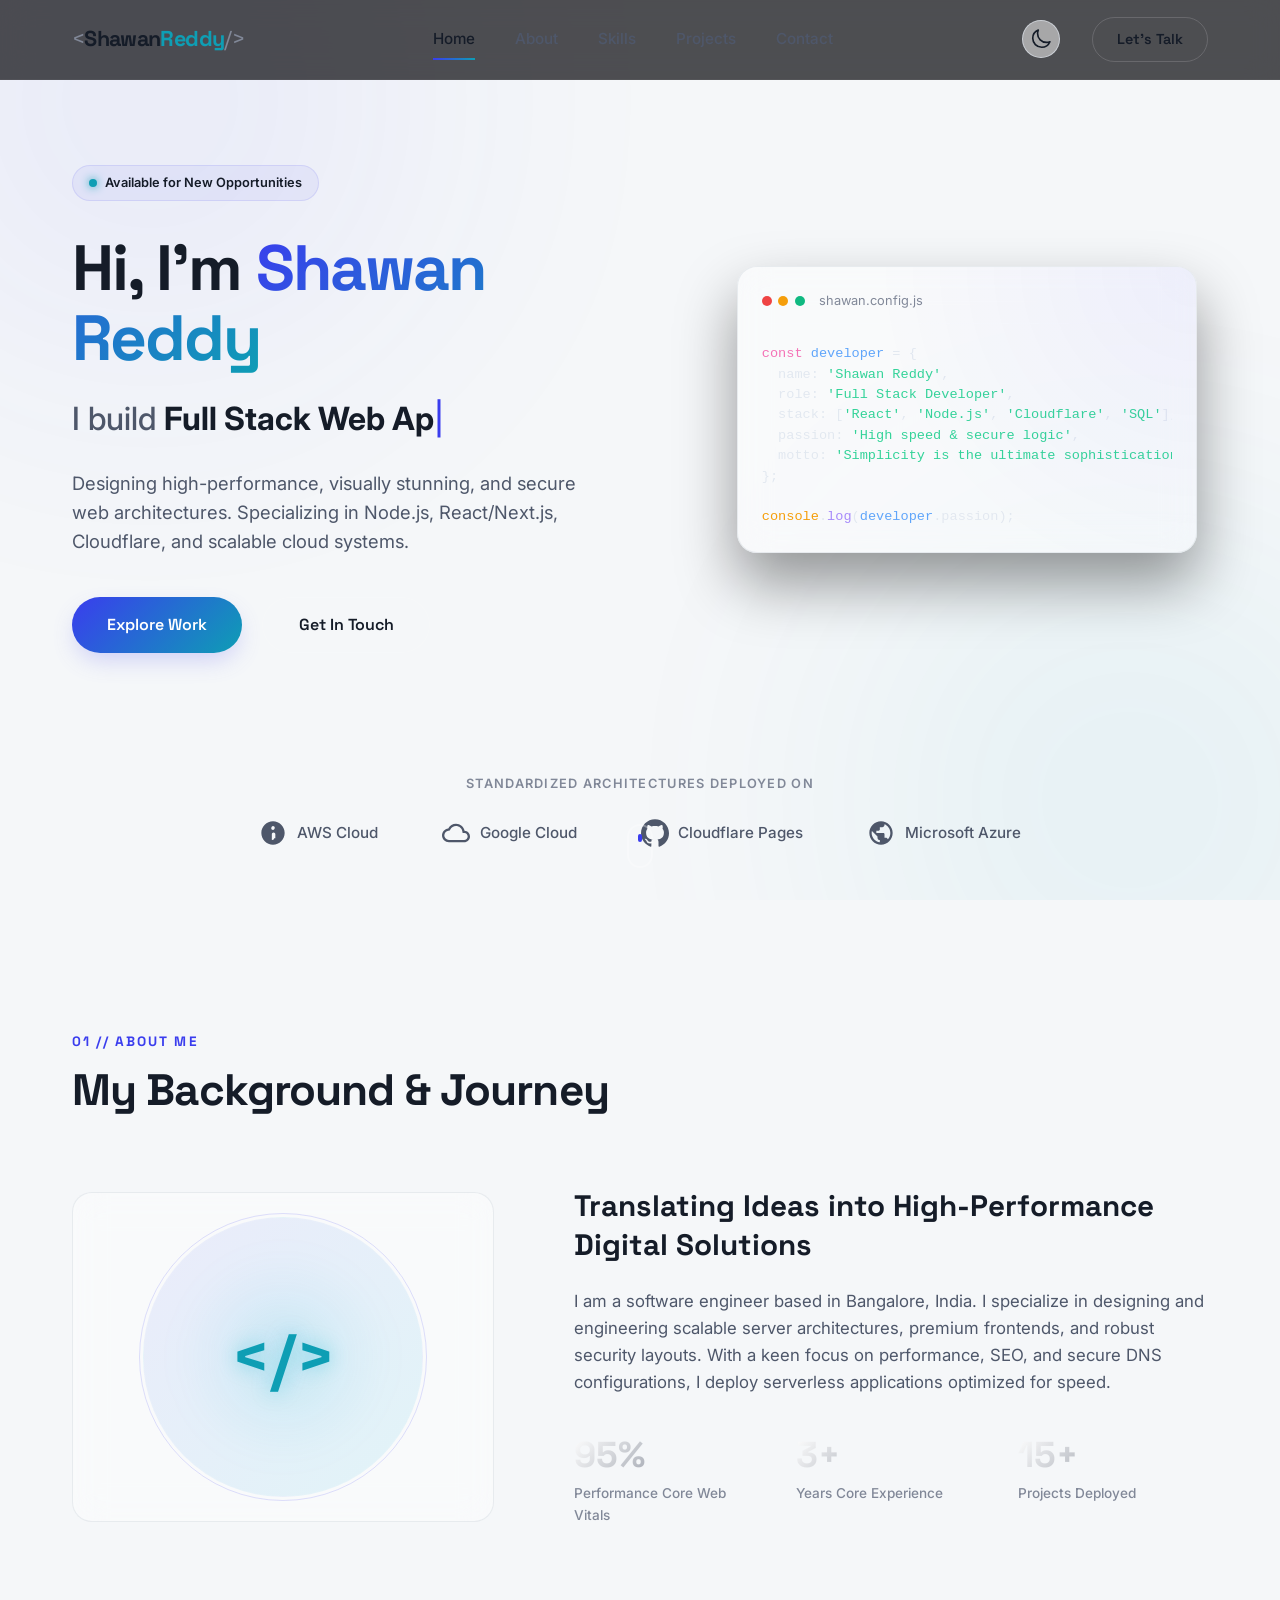
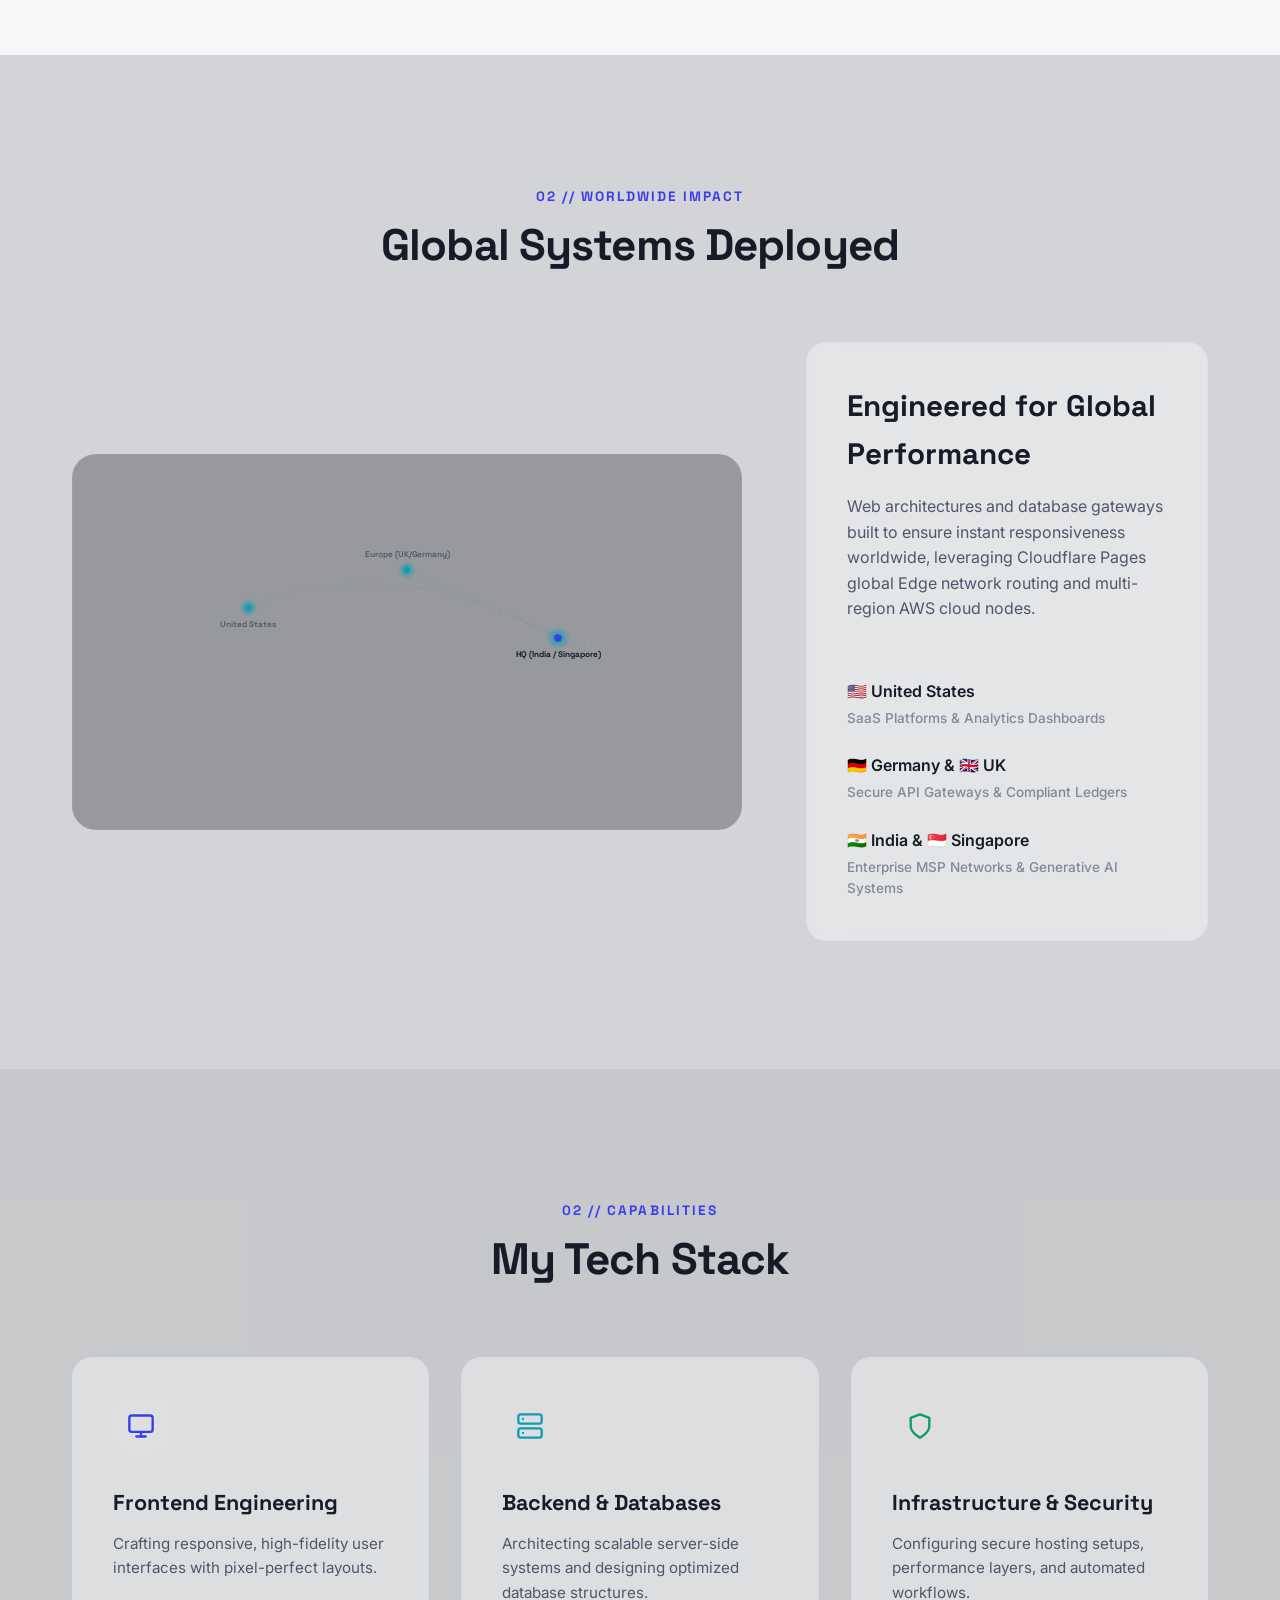
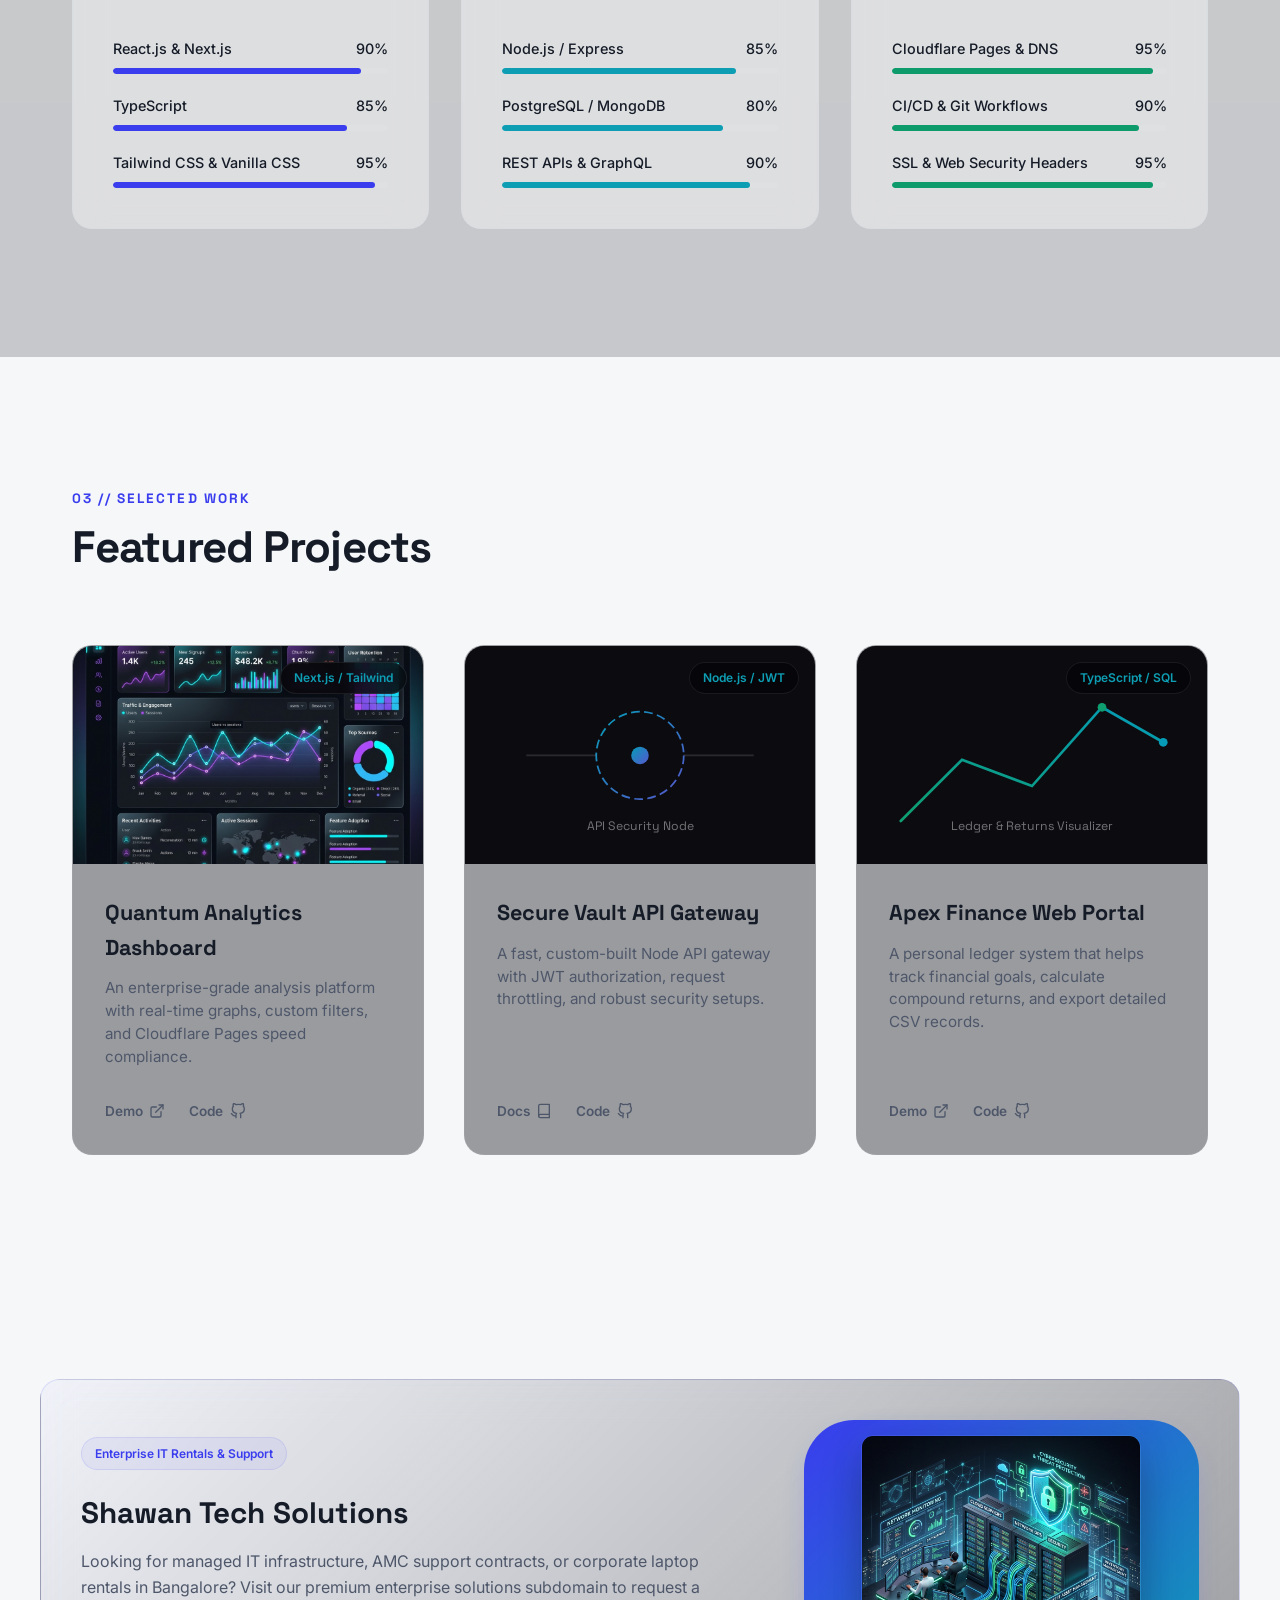
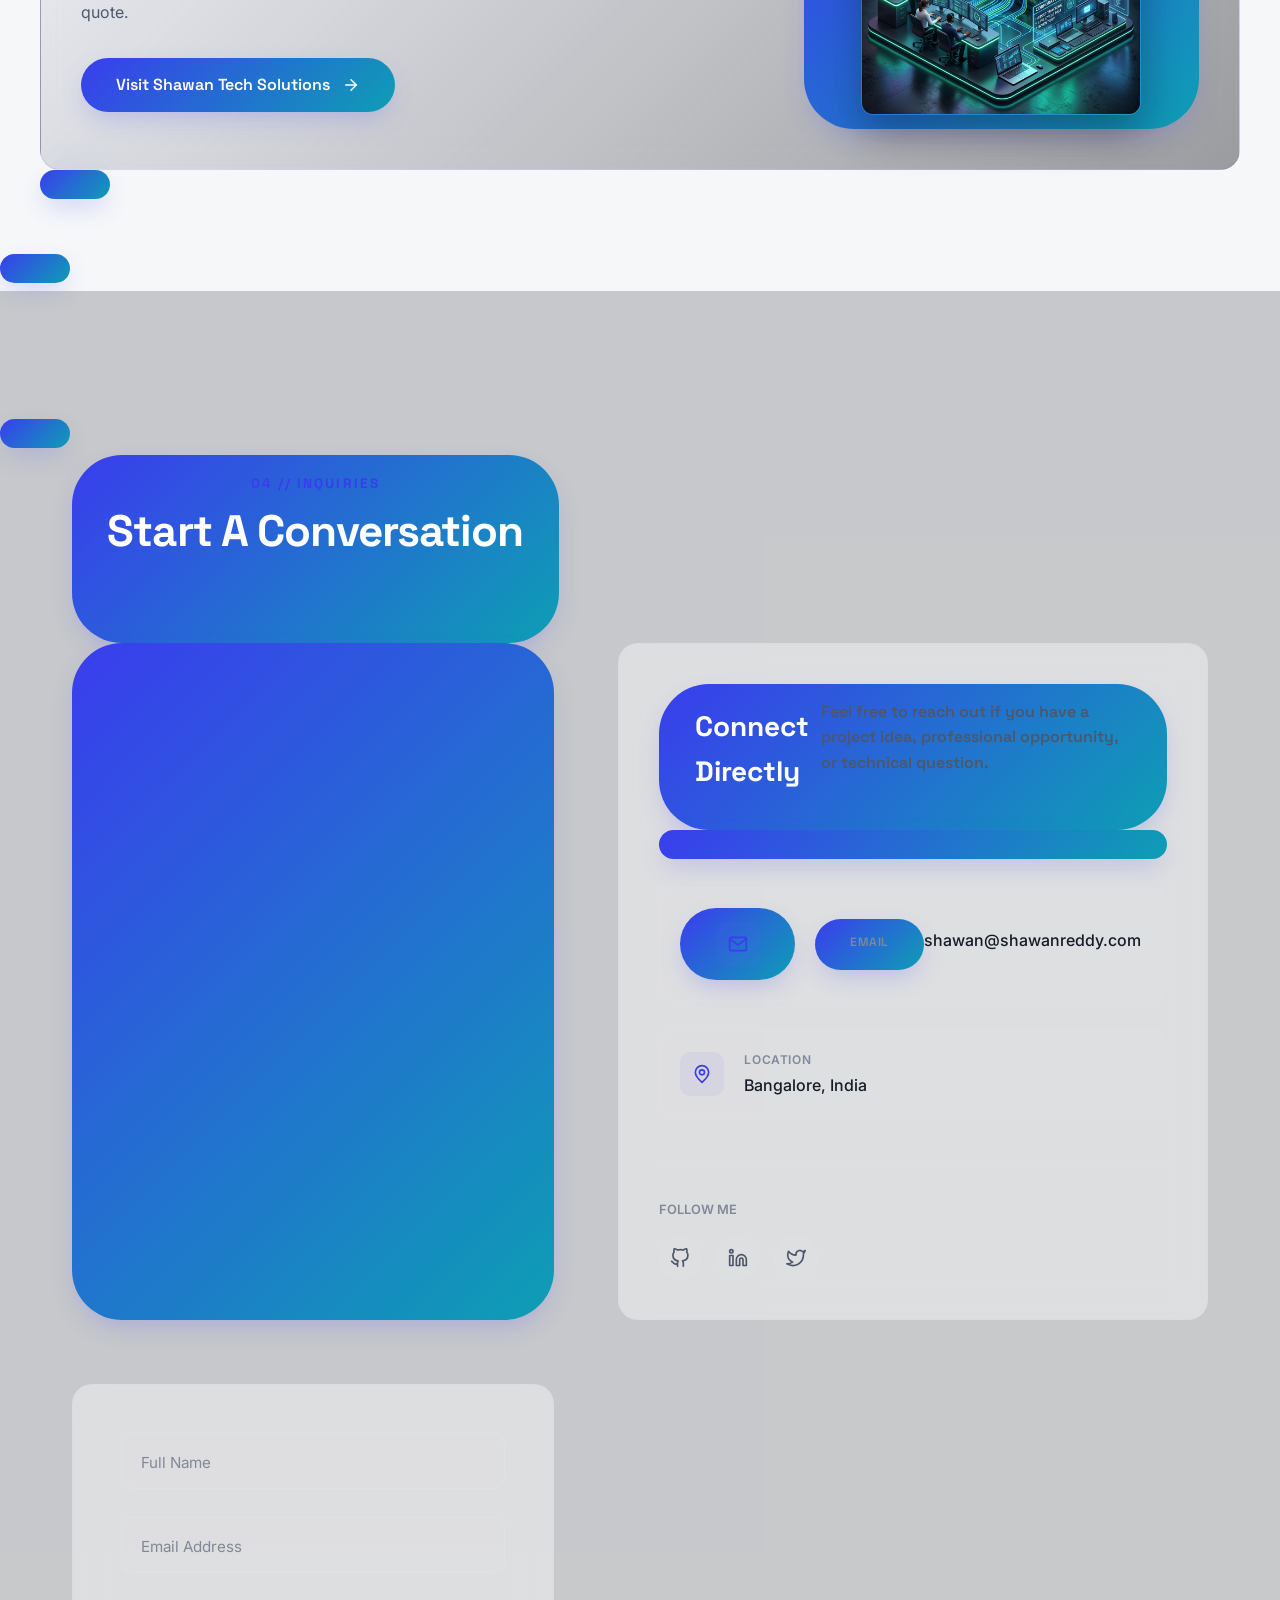
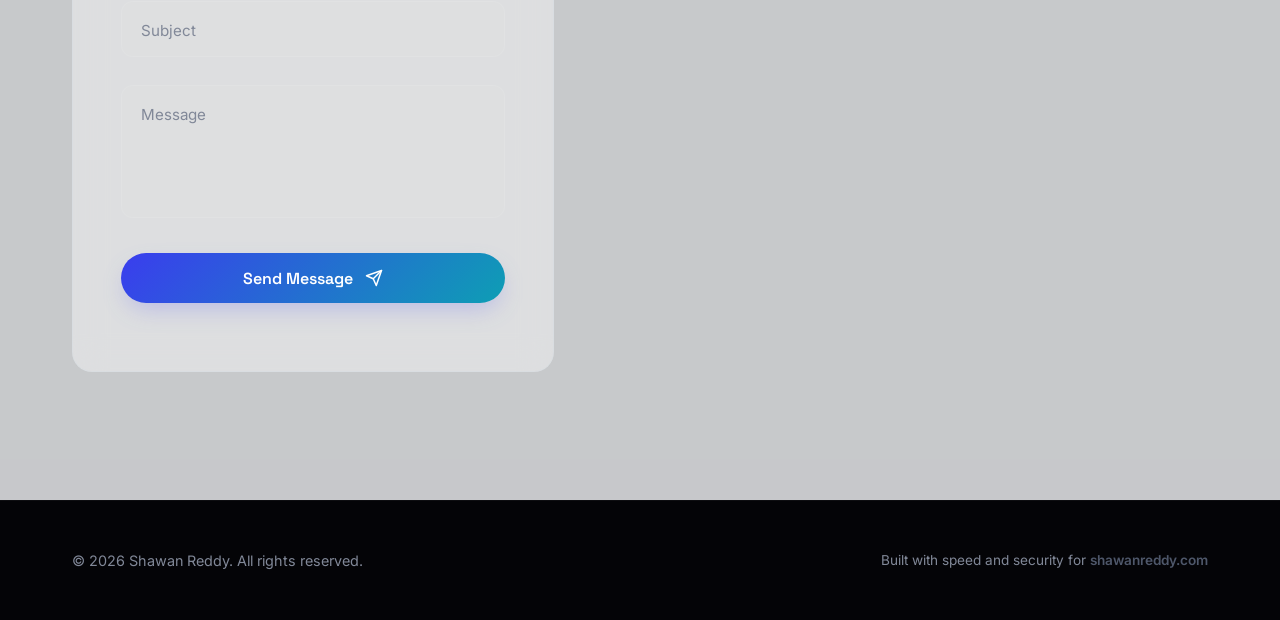
==== index.html @ 8f188961 "Integrate premium day/night theme toggle matching subdomain behavior" ====
<!DOCTYPE html>
<html lang="en">
<head>
    <meta charset="UTF-8">
    <meta name="viewport" content="width=device-width, initial-scale=1.0">
    <meta name="description" content="Professional portfolio of Shawan Reddy - Full Stack Developer, Cloud Infrastructure Expert, and Security Enthusiast.">
    <title>Shawan Reddy | Professional Portfolio</title>
    <!-- Google Fonts: Space Grotesk & Inter -->
    <link rel="preconnect" href="https://fonts.googleapis.com">
    <link rel="preconnect" href="https://fonts.gstatic.com" crossorigin>
    <link href="https://fonts.googleapis.com/css2?family=Inter:wght@300;400;500;600;700&family=Space+Grotesk:wght@400;500;600;700&display=swap" rel="stylesheet">
    <link rel="stylesheet" href="style.css">
</head>
<body>
    <!-- Background Elements -->
    <div class="glow-bg-blobs">
        <div class="blob blob-indigo"></div>
        <div class="blob blob-cyan"></div>
    </div>
    
    <!-- Navbar -->
    <header class="navbar">
        <div class="nav-container">
            <a href="#home" class="logo">
                <span class="logo-bracket">&lt;</span>Shawan<span class="logo-accent">Reddy</span><span class="logo-bracket">/&gt;</span>
            </a>
            <nav class="nav-menu" id="navMenu">
                <a href="#home" class="nav-link active">Home</a>
                <a href="#about" class="nav-link">About</a>
                <a href="#skills" class="nav-link">Skills</a>
                <a href="#projects" class="nav-link">Projects</a>
                <a href="#contact" class="nav-link">Contact</a>
            </nav>
            <div class="nav-cta">
                <button id="themeToggleBtn" class="btn-theme" aria-label="Toggle Light/Dark Theme">
                    <!-- Icon replaced dynamically by main.js -->
                </button>
                <a href="#contact" class="btn btn-outline btn-sm">Let's Talk</a>
                <button class="menu-toggle" id="menuToggle" aria-label="Toggle Navigation Menu">
                    <span class="hamburger-bar"></span>
                    <span class="hamburger-bar"></span>
                    <span class="hamburger-bar"></span>
                </button>
            </div>
        </div>
    </header>

    <main>
        <!-- Hero Section -->
        <section id="home" class="hero-section">
            <div class="container hero-grid">
                <div class="hero-content">
                    <div class="status-tag">
                        <span class="status-dot"></span>
                        Available for New Opportunities
                    </div>
                    <h1 class="hero-title">
                        Hi, I'm <span class="gradient-text">Shawan Reddy</span>
                    </h1>
                    <h2 class="hero-subtitle">
                        I build <span class="typewriter" id="typewriter"></span><span class="cursor">|</span>
                    </h2>
                    <p class="hero-desc">
                        Designing high-performance, visually stunning, and secure web architectures. Specializing in Node.js, React/Next.js, Cloudflare, and scalable cloud systems.
                    </p>
                    <div class="hero-buttons">
                        <a href="#projects" class="btn btn-primary">Explore Work</a>
                        <a href="#contact" class="btn btn-secondary">Get In Touch</a>
                    </div>
                </div>
                
                <div class="hero-visual">
                    <div class="glass-card config-card">
                        <div class="card-header">
                            <span class="header-dot red"></span>
                            <span class="header-dot yellow"></span>
                            <span class="header-dot green"></span>
                            <span class="card-filename">shawan.config.js</span>
                        </div>
                        <div class="card-code">
                            <pre><code><span class="code-kw">const</span> <span class="code-var">developer</span> = {
  name: <span class="code-str">'Shawan Reddy'</span>,
  role: <span class="code-str">'Full Stack Developer'</span>,
  stack: [<span class="code-str">'React'</span>, <span class="code-str">'Node.js'</span>, <span class="code-str">'Cloudflare'</span>, <span class="code-str">'SQL'</span>],
  passion: <span class="code-str">'High speed & secure logic'</span>,
  motto: <span class="code-str">'Simplicity is the ultimate sophistication'</span>
};

<span class="code-fn">console</span>.<span class="code-meth">log</span>(<span class="code-var">developer</span>.passion);</code></pre>
                        </div>
                    </div>
                </div>
                </div>
            </div>
            
            <!-- Global Tech Partners Bar -->
            <div class="partners-bar-container container">
                <span class="partners-title">Standardized Architectures Deployed on</span>
                <div class="partners-logos-grid">
                    <!-- Amazon Web Services -->
                    <div class="partner-logo" title="AWS">
                        <svg viewBox="0 0 24 24" width="28" height="28" fill="currentColor">
                            <path d="M12 2C6.48 2 2 6.48 2 12s4.48 10 10 10 10-4.48 10-10S17.52 2 12 2zm1 14.5c0 .83-.67 1.5-1.5 1.5S11 17.33 11 16.5V13c0-.83.67-1.5 1.5-1.5s1.5.67 1.5 1.5v3.5zm-1-7c-.83 0-1.5-.67-1.5-1.5S11.17 6 12 6s1.5.67 1.5 1.5S12.83 9.5 12 9.5z"/>
                        </svg>
                        <span>AWS Cloud</span>
                    </div>
                    <!-- Google Cloud Platform -->
                    <div class="partner-logo" title="Google Cloud">
                        <svg viewBox="0 0 24 24" width="28" height="28" fill="currentColor">
                            <path d="M19.35 10.04C18.67 6.59 15.64 4 12 4 9.11 4 6.6 5.64 5.35 8.04 2.34 8.36 0 10.91 0 14c0 3.31 2.69 6 6 6h13c2.76 0 5-2.24 5-5 0-2.64-2.05-4.78-4.65-4.96zM19 18H6c-2.21 0-4-1.79-4-4 0-2.05 1.53-3.76 3.56-3.97l1.07-.11.5-.95C8.08 7.14 9.94 6 12 6c2.62 0 4.88 1.86 5.39 4.43l.3 1.5 1.53.11c1.56.1 2.78 1.41 2.78 2.96 0 1.65-1.35 3-3 3z"/>
                        </svg>
                        <span>Google Cloud</span>
                    </div>
                    <!-- Cloudflare -->
                    <div class="partner-logo" title="Cloudflare Pages">
                        <svg viewBox="0 0 24 24" width="28" height="28" fill="currentColor">
                            <path d="M12 .297c-6.63 0-12 5.373-12 12 0 5.302 3.438 9.8 8.207 11.387.6.113.793-.26.793-.577v-2.234c-3.338.726-4.033-1.416-4.033-1.416-.546-1.387-1.333-1.756-1.333-1.756-1.089-.745.083-.729.083-.729 1.205.084 1.839 1.237 1.839 1.237 1.07 1.834 2.807 1.304 3.492.997.107-.775.418-1.305.762-1.604-2.665-.305-5.467-1.334-5.467-5.931 0-1.311.469-2.381 1.236-3.221-.124-.303-.535-1.524.117-3.176 0 0 1.008-.322 3.301 1.23.957-.266 1.983-.399 3.003-.404 1.02.005 2.047.138 3.006.404 2.291-1.552 3.297-1.23 3.297-1.23.653 1.653.242 2.874.118 3.176.77.84 1.235 1.911 1.235 3.221 0 4.609-2.807 5.624-5.479 5.921.43.372.823 1.102.823 2.222v3.293c0 .319.192.694.801.576 4.765-1.589 8.199-6.086 8.199-11.386 0-6.627-5.373-12-12-12z"/>
                        </svg>
                        <span>Cloudflare Pages</span>
                    </div>
                    <!-- Microsoft Azure -->
                    <div class="partner-logo" title="Microsoft Azure">
                        <svg viewBox="0 0 24 24" width="28" height="28" fill="currentColor">
                            <path d="M12 2C6.48 2 2 6.48 2 12s4.48 10 10 10 10-4.48 10-10S17.52 2 12 2zm-1 17.93c-3.95-.49-7-3.85-7-7.93 0-.62.08-1.21.21-1.79L9 15v1c0 1.1.9 2 2 2v1.93zm6.9-2.54c-.26-.81-1-1.39-1.9-1.39h-1v-3c0-.55-.45-1-1-1H8v-2h2c.55 0 1-.45 1-1V7h2c1.1 0 2-.9 2-2v-.41c2.93 1.19 5 4.06 5 7.41 0 2.08-.8 3.97-2.1 5.39z"/>
                        </svg>
                        <span>Microsoft Azure</span>
                    </div>
                </div>
            </div>

            <a href="#about" class="scroll-indicator" aria-label="Scroll down">
                <div class="mouse-icon">
                    <span class="mouse-wheel"></span>
                </div>
            </a>
        </section>

        <!-- About Section -->
        <section id="about" class="about-section">
            <div class="container">
                <div class="section-title-wrapper">
                    <span class="subtitle-tag">01 // ABOUT ME</span>
                    <h2 class="section-title">My Background & Journey</h2>
                </div>
                <div class="about-grid">
                    <div class="about-visual">
                        <div class="glass-card avatar-container">
                            <div class="avatar-glow"></div>
                            <!-- Styled Abstract avatar wrapper using modern grid system design -->
                            <div class="abstract-avatar">
                                <span class="abstract-symbol">&lt;/&gt;</span>
                                <div class="pulse-ring"></div>
                            </div>
                        </div>
                    </div>
                    <div class="about-details">
                        <h3>Translating Ideas into High-Performance Digital Solutions</h3>
                        <p class="about-text">
                            I am a software engineer based in Bangalore, India. I specialize in designing and engineering scalable server architectures, premium frontends, and robust security layouts. With a keen focus on performance, SEO, and secure DNS configurations, I deploy serverless applications optimized for speed.
                        </p>
                        <div class="metrics-grid">
                            <div class="metric-item">
                                <span class="metric-number">95%</span>
                                <span class="metric-label">Performance Core Web Vitals</span>
                            </div>
                            <div class="metric-item">
                                <span class="metric-number">3+</span>
                                <span class="metric-label">Years Core Experience</span>
                            </div>
                            <div class="metric-item">
                                <span class="metric-number">15+</span>
                                <span class="metric-label">Projects Deployed</span>
                            </div>
                        </div>
                    </div>
                </div>
            </div>
        </section>

        <!-- Global Reach Section -->
        <section id="global-reach" class="global-reach-section">
            <div class="container">
                <div class="section-title-wrapper text-center">
                    <span class="subtitle-tag">02 // WORLDWIDE IMPACT</span>
                    <h2 class="section-title">Global Systems Deployed</h2>
                </div>
                <div class="global-reach-grid">
                    <div class="map-visual">
                        <!-- Custom vector map graphic showing nodes connecting the US, Europe, and Asia -->
                        <svg viewBox="0 0 800 400" width="100%" height="100%" class="world-map-svg">
                            <defs>
                                <radialGradient id="nodeGlow" cx="50%" cy="50%" r="50%">
                                    <stop offset="0%" stop-color="hsl(var(--clr-cyan))" stop-opacity="1" />
                                    <stop offset="100%" stop-color="hsl(var(--clr-cyan))" stop-opacity="0" />
                                </radialGradient>
                            </defs>
                            <!-- Styled Abstract Grid representing a world map layout -->
                            <rect width="100%" height="100%" fill="none"/>
                            <!-- Abstract map outlines (dots grid) -->
                            <g fill="rgba(255,255,255,0.03)">
                                <circle cx="150" cy="150" r="3" /><circle cx="170" cy="140" r="3" /><circle cx="190" cy="160" r="3" />
                                <circle cx="380" cy="120" r="3" /><circle cx="400" cy="110" r="3" /><circle cx="420" cy="130" r="3" />
                                <circle cx="600" cy="200" r="3" /><circle cx="620" cy="190" r="3" /><circle cx="640" cy="210" r="3" />
                            </g>
                            <!-- Connection curves representing traffic flow -->
                            <path d="M190,160 Q380,80 600,200" fill="none" stroke="rgba(99, 102, 241, 0.2)" stroke-width="1.5" stroke-dasharray="5 5" />
                            <path d="M400,110 Q500,150 600,200" fill="none" stroke="rgba(6, 182, 212, 0.2)" stroke-width="1.5" stroke-dasharray="5 5" />
                            <!-- Active client nodes/hubs -->
                            <!-- Node 1: North America (US East) -->
                            <circle cx="190" cy="160" r="12" fill="url(#nodeGlow)" class="map-pulse-node" />
                            <circle cx="190" cy="160" r="4" fill="hsl(var(--clr-cyan))" />
                            <text x="190" y="185" fill="hsl(var(--clr-text-secondary))" font-family="var(--ff-heading)" font-size="11" text-anchor="middle" font-weight="600">United States</text>
                            
                            <!-- Node 2: Western Europe (Germany/UK) -->
                            <circle cx="400" cy="110" r="12" fill="url(#nodeGlow)" class="map-pulse-node" />
                            <circle cx="400" cy="110" r="4" fill="hsl(var(--clr-cyan))" />
                            <text x="400" y="93" fill="hsl(var(--clr-text-secondary))" font-family="var(--ff-heading)" font-size="11" text-anchor="middle" font-weight="600">Europe (UK/Germany)</text>
                            
                            <!-- Node 3: Asia Hub (Singapore / Bangalore, India) -->
                            <circle cx="600" cy="200" r="16" fill="url(#nodeGlow)" class="map-pulse-node" style="animation-duration: 2s;" />
                            <circle cx="600" cy="200" r="5" fill="hsl(var(--clr-indigo))" />
                            <text x="600" y="225" fill="hsl(var(--clr-text-primary))" font-family="var(--ff-heading)" font-size="11" text-anchor="middle" font-weight="700">HQ (India / Singapore)</text>
                        </svg>
                    </div>
                    <div class="map-details-card glass-card">
                        <h3>Engineered for Global Performance</h3>
                        <p>Web architectures and database gateways built to ensure instant responsiveness worldwide, leveraging Cloudflare Pages global Edge network routing and multi-region AWS cloud nodes.</p>
                        <div class="global-stats-lines">
                            <div class="reach-item">
                                <span class="reach-country">🇺🇸 United States</span>
                                <span class="reach-desc">SaaS Platforms & Analytics Dashboards</span>
                            </div>
                            <div class="reach-item">
                                <span class="reach-country">🇩🇪 Germany & 🇬🇧 UK</span>
                                <span class="reach-desc">Secure API Gateways & Compliant Ledgers</span>
                            </div>
                            <div class="reach-item">
                                <span class="reach-country">🇮🇳 India & 🇸🇬 Singapore</span>
                                <span class="reach-desc">Enterprise MSP Networks & Generative AI Systems</span>
                            </div>
                        </div>
                    </div>
                </div>
            </div>
        </section>

        <!-- Skills Section -->
        <section id="skills" class="skills-section">
            <div class="container">
                <div class="section-title-wrapper text-center">
                    <span class="subtitle-tag">02 // CAPABILITIES</span>
                    <h2 class="section-title">My Tech Stack</h2>
                </div>
                <div class="skills-grid">
                    <!-- Frontend -->
                    <div class="glass-card skill-card">
                        <div class="skill-icon text-indigo">
                            <svg xmlns="http://www.w3.org/2000/svg" width="28" height="28" viewBox="0 0 24 24" fill="none" stroke="currentColor" stroke-width="2" stroke-linecap="round" stroke-linejoin="round"><rect x="2" y="3" width="20" height="14" rx="2" ry="2"></rect><line x1="8" y1="21" x2="16" y2="21"></line><line x1="12" y1="17" x2="12" y2="21"></line></svg>
                        </div>
                        <h3>Frontend Engineering</h3>
                        <p>Crafting responsive, high-fidelity user interfaces with pixel-perfect layouts.</p>
                        <div class="skill-list">
                            <div class="skill-item">
                                <div class="skill-info"><span>React.js & Next.js</span><span>90%</span></div>
                                <div class="progress-bar"><div class="progress-fill fill-indigo" style="width: 90%"></div></div>
                            </div>
                            <div class="skill-item">
                                <div class="skill-info"><span>TypeScript</span><span>85%</span></div>
                                <div class="progress-bar"><div class="progress-fill fill-indigo" style="width: 85%"></div></div>
                            </div>
                            <div class="skill-item">
                                <div class="skill-info"><span>Tailwind CSS & Vanilla CSS</span><span>95%</span></div>
                                <div class="progress-bar"><div class="progress-fill fill-indigo" style="width: 95%"></div></div>
                            </div>
                        </div>
                    </div>
                    
                    <!-- Backend -->
                    <div class="glass-card skill-card">
                        <div class="skill-icon text-cyan">
                            <svg xmlns="http://www.w3.org/2000/svg" width="28" height="28" viewBox="0 0 24 24" fill="none" stroke="currentColor" stroke-width="2" stroke-linecap="round" stroke-linejoin="round"><rect x="2" y="2" width="20" height="8" rx="2" ry="2"></rect><rect x="2" y="14" width="20" height="8" rx="2" ry="2"></rect><line x1="6" y1="6" x2="6.01" y2="6"></line><line x1="6" y1="18" x2="6.01" y2="18"></line></svg>
                        </div>
                        <h3>Backend & Databases</h3>
                        <p>Architecting scalable server-side systems and designing optimized database structures.</p>
                        <div class="skill-list">
                            <div class="skill-item">
                                <div class="skill-info"><span>Node.js / Express</span><span>85%</span></div>
                                <div class="progress-bar"><div class="progress-fill fill-cyan" style="width: 85%"></div></div>
                            </div>
                            <div class="skill-item">
                                <div class="skill-info"><span>PostgreSQL / MongoDB</span><span>80%</span></div>
                                <div class="progress-bar"><div class="progress-fill fill-cyan" style="width: 80%"></div></div>
                            </div>
                            <div class="skill-item">
                                <div class="skill-info"><span>REST APIs & GraphQL</span><span>90%</span></div>
                                <div class="progress-bar"><div class="progress-fill fill-cyan" style="width: 90%"></div></div>
                            </div>
                        </div>
                    </div>

                    <!-- Operations -->
                    <div class="glass-card skill-card">
                        <div class="skill-icon text-emerald">
                            <svg xmlns="http://www.w3.org/2000/svg" width="28" height="28" viewBox="0 0 24 24" fill="none" stroke="currentColor" stroke-width="2" stroke-linecap="round" stroke-linejoin="round"><path d="M12 22s8-4 8-10V5l-8-3-8 3v7c0 6 8 10 8 10z"></path></svg>
                        </div>
                        <h3>Infrastructure & Security</h3>
                        <p>Configuring secure hosting setups, performance layers, and automated workflows.</p>
                        <div class="skill-list">
                            <div class="skill-item">
                                <div class="skill-info"><span>Cloudflare Pages & DNS</span><span>95%</span></div>
                                <div class="progress-bar"><div class="progress-fill fill-emerald" style="width: 95%"></div></div>
                            </div>
                            <div class="skill-item">
                                <div class="skill-info"><span>CI/CD & Git Workflows</span><span>90%</span></div>
                                <div class="progress-bar"><div class="progress-fill fill-emerald" style="width: 90%"></div></div>
                            </div>
                            <div class="skill-item">
                                <div class="skill-info"><span>SSL & Web Security Headers</span><span>95%</span></div>
                                <div class="progress-bar"><div class="progress-fill fill-emerald" style="width: 95%"></div></div>
                            </div>
                        </div>
                    </div>
                </div>
            </div>
        </section>

        <!-- Projects Section -->
        <section id="projects" class="projects-section">
            <div class="container">
                <div class="section-title-wrapper">
                    <span class="subtitle-tag">03 // SELECTED WORK</span>
                    <h2 class="section-title">Featured Projects</h2>
                </div>
                <div class="projects-grid">
                    <!-- Project 1 -->
                    <div class="project-card">
                        <div class="project-img-wrapper">
                            <img src="assets/dashboard.png" alt="Quantum Analytics Dashboard Mockup" class="project-img">
                            <span class="project-tag">Next.js / Tailwind</span>
                        </div>
                        <div class="project-info">
                            <h3>Quantum Analytics Dashboard</h3>
                            <p>An enterprise-grade analysis platform with real-time graphs, custom filters, and Cloudflare Pages speed compliance.</p>
                            <div class="project-links">
                                <a href="#" class="project-link-btn">
                                    <span>Demo</span>
                                    <svg xmlns="http://www.w3.org/2000/svg" width="16" height="16" viewBox="0 0 24 24" fill="none" stroke="currentColor" stroke-width="2" stroke-linecap="round" stroke-linejoin="round"><path d="M18 13v6a2 2 0 0 1-2 2H5a2 2 0 0 1-2-2V8a2 2 0 0 1 2-2h6"></path><polyline points="15 3 21 3 21 9"></polyline><line x1="10" y1="14" x2="21" y2="3"></line></svg>
                                </a>
                                <a href="#" class="project-link-btn">
                                    <span>Code</span>
                                    <svg xmlns="http://www.w3.org/2000/svg" width="16" height="16" viewBox="0 0 24 24" fill="none" stroke="currentColor" stroke-width="2" stroke-linecap="round" stroke-linejoin="round"><path d="M9 19c-5 1.5-5-2.5-7-3m14 6v-3.87a3.37 3.37 0 0 0-.94-2.61c3.14-.35 6.44-1.54 6.44-7A5.44 5.44 0 0 0 20 4.77 5.07 5.07 0 0 0 19.91 1S18.73.65 16 2.48a13.38 13.38 0 0 0-7 0C6.27.65 5.09 1 5.09 1A5.07 5.07 0 0 0 5 4.77a5.44 5.44 0 0 0-1.5 3.78c0 5.42 3.3 6.61 6.44 7A3.37 3.37 0 0 0 9 18.13V22"></path></svg>
                                </a>
                            </div>
                        </div>
                    </div>

                    <!-- Project 2 -->
                    <div class="project-card">
                        <div class="project-img-wrapper project-visual-svg-1">
                            <!-- Premium Custom Styled CSS/SVG graphic mapping an API gateway -->
                            <div class="fallback-tech-svg">
                                <svg viewBox="0 0 400 250" width="100%" height="100%">
                                    <defs>
                                        <linearGradient id="gatewayGrad" x1="0%" y1="0%" x2="100%" y2="100%">
                                            <stop offset="0%" stop-color="#06b6d4" />
                                            <stop offset="100%" stop-color="#6366f1" />
                                        </linearGradient>
                                    </defs>
                                    <rect width="100%" height="100%" fill="rgba(10,10,18,0.4)" />
                                    <circle cx="200" cy="125" r="50" fill="none" stroke="url(#gatewayGrad)" stroke-width="2" stroke-dasharray="10 5" />
                                    <circle cx="200" cy="125" r="10" fill="url(#gatewayGrad)" />
                                    <path d="M70,125 L150,125" stroke="rgba(255,255,255,0.15)" stroke-width="2" />
                                    <path d="M250,125 L330,125" stroke="rgba(255,255,255,0.15)" stroke-width="2" />
                                    <text x="200" y="210" fill="rgba(255,255,255,0.5)" font-family="'Space Grotesk', sans-serif" font-size="14" text-anchor="middle">API Security Node</text>
                                </svg>
                            </div>
                            <span class="project-tag">Node.js / JWT</span>
                        </div>
                        <div class="project-info">
                            <h3>Secure Vault API Gateway</h3>
                            <p>A fast, custom-built Node API gateway with JWT authorization, request throttling, and robust security setups.</p>
                            <div class="project-links">
                                <a href="#" class="project-link-btn">
                                    <span>Docs</span>
                                    <svg xmlns="http://www.w3.org/2000/svg" width="16" height="16" viewBox="0 0 24 24" fill="none" stroke="currentColor" stroke-width="2" stroke-linecap="round" stroke-linejoin="round"><path d="M4 19.5A2.5 2.5 0 0 1 6.5 17H20"></path><path d="M6.5 2H20v20H6.5A2.5 2.5 0 0 1 4 19.5v-15A2.5 2.5 0 0 1 6.5 2z"></path></svg>
                                </a>
                                <a href="#" class="project-link-btn">
                                    <span>Code</span>
                                    <svg xmlns="http://www.w3.org/2000/svg" width="16" height="16" viewBox="0 0 24 24" fill="none" stroke="currentColor" stroke-width="2" stroke-linecap="round" stroke-linejoin="round"><path d="M9 19c-5 1.5-5-2.5-7-3m14 6v-3.87a3.37 3.37 0 0 0-.94-2.61c3.14-.35 6.44-1.54 6.44-7A5.44 5.44 0 0 0 20 4.77 5.07 5.07 0 0 0 19.91 1S18.73.65 16 2.48a13.38 13.38 0 0 0-7 0C6.27.65 5.09 1 5.09 1A5.07 5.07 0 0 0 5 4.77a5.44 5.44 0 0 0-1.5 3.78c0 5.42 3.3 6.61 6.44 7A3.37 3.37 0 0 0 9 18.13V22"></path></svg>
                                </a>
                            </div>
                        </div>
                    </div>

                    <!-- Project 3 -->
                    <div class="project-card">
                        <div class="project-img-wrapper project-visual-svg-2">
                            <!-- Premium Custom Styled CSS/SVG graphic mapping financial dashboard -->
                            <div class="fallback-tech-svg">
                                <svg viewBox="0 0 400 250" width="100%" height="100%">
                                    <defs>
                                        <linearGradient id="fintechGrad" x1="0%" y1="100%" x2="100%" y2="0%">
                                            <stop offset="0%" stop-color="#10b981" />
                                            <stop offset="100%" stop-color="#06b6d4" />
                                        </linearGradient>
                                    </defs>
                                    <rect width="100%" height="100%" fill="rgba(10,10,18,0.4)" />
                                    <path d="M50,200 L120,130 L200,160 L280,70 L350,110" fill="none" stroke="url(#fintechGrad)" stroke-width="3" stroke-linecap="round" />
                                    <circle cx="280" cy="70" r="5" fill="#10b981" />
                                    <circle cx="350" cy="110" r="5" fill="#06b6d4" />
                                    <text x="200" y="210" fill="rgba(255,255,255,0.5)" font-family="'Space Grotesk', sans-serif" font-size="14" text-anchor="middle">Ledger & Returns Visualizer</text>
                                </svg>
                            </div>
                            <span class="project-tag">TypeScript / SQL</span>
                        </div>
                        <div class="project-info">
                            <h3>Apex Finance Web Portal</h3>
                            <p>A personal ledger system that helps track financial goals, calculate compound returns, and export detailed CSV records.</p>
                            <div class="project-links">
                                <a href="#" class="project-link-btn">
                                    <span>Demo</span>
                                    <svg xmlns="http://www.w3.org/2000/svg" width="16" height="16" viewBox="0 0 24 24" fill="none" stroke="currentColor" stroke-width="2" stroke-linecap="round" stroke-linejoin="round"><path d="M18 13v6a2 2 0 0 1-2 2H5a2 2 0 0 1-2-2V8a2 2 0 0 1 2-2h6"></path><polyline points="15 3 21 3 21 9"></polyline><line x1="10" y1="14" x2="21" y2="3"></line></svg>
                                </a>
                                <a href="#" class="project-link-btn">
                                    <span>Code</span>
                                    <svg xmlns="http://www.w3.org/2000/svg" width="16" height="16" viewBox="0 0 24 24" fill="none" stroke="currentColor" stroke-width="2" stroke-linecap="round" stroke-linejoin="round"><path d="M9 19c-5 1.5-5-2.5-7-3m14 6v-3.87a3.37 3.37 0 0 0-.94-2.61c3.14-.35 6.44-1.54 6.44-7A5.44 5.44 0 0 0 20 4.77 5.07 5.07 0 0 0 19.91 1S18.73.65 16 2.48a13.38 13.38 0 0 0-7 0C6.27.65 5.09 1 5.09 1A5.07 5.07 0 0 0 5 4.77a5.44 5.44 0 0 0-1.5 3.78c0 5.42 3.3 6.61 6.44 7A3.37 3.37 0 0 0 9 18.13V22"></path></svg>
                                </a>
                            </div>
                        </div>
                    </div>
                </div>
            </div>
        </section>

        <!-- Subdomain Bridging Card (Shawan Tech Solutions) -->
        <section class="subdomain-bridge-section container">
            <div class="glass-card bridge-card">
                <div class="bridge-details">
                    <span class="bridge-badge">Enterprise IT Rentals & Support</span>
                    <h3>Shawan Tech Solutions</h3>
                    <p>Looking for managed IT infrastructure, AMC support contracts, or corporate laptop rentals in Bangalore? Visit our premium enterprise solutions subdomain to request a quote.</p>
                    <a href="https://karthik.shawanreddy.com" target="_blank" rel="noopener noreferrer" class="btn btn-primary">
                        <span>Visit Shawan Tech Solutions</span>
                        <svg xmlns="http://www.w3.org/2000/svg" width="18" height="18" viewBox="0 0 24 24" fill="none" stroke="currentColor" stroke-width="2" stroke-linecap="round" stroke-linejoin="round"><line x1="5" y1="12" x2="19" y2="12"></line><polyline points="12 5 19 12 12 19"></polyline></svg>
                </div>
                <div class="bridge-graphic">
                    <img src="assets/it-rentals.png" alt="Shawan Tech Solutions IT Infrastructure & Support" class="bridge-img">
                </div>
            </div>
        </section>

        <!-- Contact Section -->
        <section id="contact" class="contact-section">
            <div class="container">
                <div class="section-title-wrapper text-center">
                    <span class="subtitle-tag">04 // INQUIRIES</span>
                    <h2 class="section-title">Start A Conversation</h2>
                </div>
                
                <div class="contact-layout">
                    <div class="contact-info-card glass-card">
                        <h3>Connect Directly</h3>
                        <p>Feel free to reach out if you have a project idea, professional opportunity, or technical question.</p>
                        
                        <div class="contact-methods">
                            <div class="method-card">
                                <span class="method-icon">
                                    <svg xmlns="http://www.w3.org/2000/svg" width="20" height="20" viewBox="0 0 24 24" fill="none" stroke="currentColor" stroke-width="2" stroke-linecap="round" stroke-linejoin="round"><path d="M4 4h16c1.1 0 2 .9 2 2v12c0 1.1-.9 2-2 2H4c-1.1 0-2-.9-2-2V6c0-1.1.9-2 2-2z"></path><polyline points="22,6 12,13 2,6"></polyline></svg>
                                </span>
                                <div>
                                    <span class="method-label">Email</span>
                                    <a href="mailto:shawan@shawanreddy.com" class="method-value">shawan@shawanreddy.com</a>
                                </div>
                            </div>
                            <div class="method-card">
                                <span class="method-icon">
                                    <svg xmlns="http://www.w3.org/2000/svg" width="20" height="20" viewBox="0 0 24 24" fill="none" stroke="currentColor" stroke-width="2" stroke-linecap="round" stroke-linejoin="round"><path d="M12 2a8 8 0 0 0-8 8c0 5.25 8 12 8 12s8-6.75 8-12a8 8 0 0 0-8-8z"></path><circle cx="12" cy="10" r="3"></circle></svg>
                                </span>
                                <div>
                                    <span class="method-label">Location</span>
                                    <span class="method-value">Bangalore, India</span>
                                </div>
                            </div>
                        </div>

                        <div class="socials-wrapper">
                            <span>Follow Me</span>
                            <div class="socials-list">
                                <a href="https://github.com" target="_blank" rel="noopener noreferrer" aria-label="GitHub">
                                    <svg xmlns="http://www.w3.org/2000/svg" width="20" height="20" viewBox="0 0 24 24" fill="none" stroke="currentColor" stroke-width="2" stroke-linecap="round" stroke-linejoin="round"><path d="M9 19c-5 1.5-5-2.5-7-3m14 6v-3.87a3.37 3.37 0 0 0-.94-2.61c3.14-.35 6.44-1.54 6.44-7A5.44 5.44 0 0 0 20 4.77 5.07 5.07 0 0 0 19.91 1S18.73.65 16 2.48a13.38 13.38 0 0 0-7 0C6.27.65 5.09 1 5.09 1A5.07 5.07 0 0 0 5 4.77a5.44 5.44 0 0 0-1.5 3.78c0 5.42 3.3 6.61 6.44 7A3.37 3.37 0 0 0 9 18.13V22"></path></svg>
                                </a>
                                <a href="https://linkedin.com" target="_blank" rel="noopener noreferrer" aria-label="LinkedIn">
                                    <svg xmlns="http://www.w3.org/2000/svg" width="20" height="20" viewBox="0 0 24 24" fill="none" stroke="currentColor" stroke-width="2" stroke-linecap="round" stroke-linejoin="round"><path d="M16 8a6 6 0 0 1 6 6v7h-4v-7a2 2 0 0 0-2-2 2 2 0 0 0-2 2v7h-4v-7a6 6 0 0 1 6-6z"></path><rect x="2" y="9" width="4" height="12"></rect><circle cx="4" cy="4" r="2"></circle></svg>
                                </a>
                                <a href="https://twitter.com" target="_blank" rel="noopener noreferrer" aria-label="Twitter">
                                    <svg xmlns="http://www.w3.org/2000/svg" width="20" height="20" viewBox="0 0 24 24" fill="none" stroke="currentColor" stroke-width="2" stroke-linecap="round" stroke-linejoin="round"><path d="M23 3a10.9 10.9 0 0 1-3.14 1.53 4.48 4.48 0 0 0-7.86 3v1A10.66 10.66 0 0 1 3 4s-4 9 5 13a11.64 11.64 0 0 1-7 2c9 5 20 0 20-11.5a4.5 4.5 0 0 0-.08-.83A7.72 7.72 0 0 0 23 3z"></path></svg>
                                </a>
                            </div>
                        </div>
                    </div>

                    <div class="contact-form-card glass-card">
                        <form id="contactForm">
                            <div class="input-group">
                                <input type="text" id="formName" required placeholder=" ">
                                <label for="formName">Full Name</label>
                            </div>
                            <div class="input-group">
                                <input type="email" id="formEmail" required placeholder=" ">
                                <label for="formEmail">Email Address</label>
                            </div>
                            <div class="input-group">
                                <input type="text" id="formSubject" required placeholder=" ">
                                <label for="formSubject">Subject</label>
                            </div>
                            <div class="input-group">
                                <textarea id="formMessage" required rows="5" placeholder=" "></textarea>
                                <label for="formMessage">Message</label>
                            </div>
                            <button type="submit" class="btn btn-primary btn-block" id="btnSubmit">
                                <span>Send Message</span>
                                <svg xmlns="http://www.w3.org/2000/svg" width="18" height="18" viewBox="0 0 24 24" fill="none" stroke="currentColor" stroke-width="2" stroke-linecap="round" stroke-linejoin="round"><line x1="22" y1="2" x2="11" y2="13"></line><polygon points="22 2 15 22 11 13 2 9 22 2"></polygon></svg>
                            </button>
                            <div id="formFeedback" class="form-feedback"></div>
                        </form>
                    </div>
                </div>
            </div>
        </section>
    </main>

    <!-- Footer -->
    <footer class="footer">
        <div class="container footer-layout">
            <span class="copyright">&copy; 2026 Shawan Reddy. All rights reserved.</span>
            <span class="designed-by">Built with speed and security for <a href="https://shawanreddy.com">shawanreddy.com</a></span>
        </div>
    </footer>

    <script src="main.js"></script>
</body>
</html>
---- style.css ----
/* ==========================================
   CSS VARIABLES & CORE DESIGN SYSTEM
   ========================================== */
:root {
    /* Color Palette (HSL System) */
    --clr-bg: 240 15% 3.5%;        /* Deep Space Dark (#07070a) */
    --clr-surface: 240 10% 8%;     /* Dark Surface (#121217) */
    --clr-border: 240 10% 15%;     /* Subtle Card Border */
    --clr-border-glow: 240 10% 25%;
    
    --clr-indigo: 239 84% 67%;     /* Vibrant Indigo Accent (#6366f1) */
    --clr-cyan: 188 86% 53%;       /* Bright Cyan Secondary Accent (#06b6d4) */
    --clr-emerald: 160 84% 39%;    /* Green/Success State (#10b981) */
    
    --clr-text-primary: 210 40% 98%;   /* White / Light grey */
    --clr-text-secondary: 215 15% 75%; /* Soft Slate Grey */
    --clr-text-muted: 215 10% 50%;     /* Dark Slate Grey */
    
    /* Typography */
    --ff-heading: 'Space Grotesk', sans-serif;
    --ff-body: 'Inter', sans-serif;
    
    /* Animations & Transitions */
    --transition-smooth: all 0.5s cubic-bezier(0.16, 1, 0.3, 1);
    --transition-fast: all 0.25s ease;
    
    /* Layout */
    --container-max-w: 1200px;
    --nav-height: 80px;
}

/* Light Theme Variable Overrides */
[data-theme="light"] {
    --clr-bg: 210 25% 97%;          /* Soft Clean light grey background (#f4f6f8) */
    --clr-surface: 0 0% 100%;       /* Pure White Card Surface (#ffffff) */
    --clr-border: 210 15% 86%;      /* Soft Light Border */
    --clr-border-glow: 210 15% 76%;
    
    --clr-indigo: 239 84% 58%;      /* Adjusted for readability on light surface */
    --clr-cyan: 188 86% 38%;        /* Adjusted for readability on light surface */
    --clr-emerald: 160 84% 33%;
    
    --clr-text-primary: 220 30% 12%;   /* Dark Slate Text (#1b1e25) */
    --clr-text-secondary: 220 15% 36%; /* Slate Grey Text */
    --clr-text-muted: 220 10% 55%;     /* Muted Grey Text */
}

/* Reset Styles */
*, *::before, *::after {
    box-sizing: border-box;
    margin: 0;
    padding: 0;
}

html {
    scroll-behavior: smooth;
    font-size: 16px;
}

body {
    background-color: hsl(var(--clr-bg));
    color: hsl(var(--clr-text-primary));
    font-family: var(--ff-body);
    line-height: 1.6;
    overflow-x: hidden;
    position: relative;
    min-height: 100vh;
    transition: background-color var(--transition-smooth), color var(--transition-smooth);
}

/* Scrollbar Customization */
::-webkit-scrollbar {
    width: 10px;
}
::-webkit-scrollbar-track {
    background: hsl(var(--clr-bg));
}
::-webkit-scrollbar-thumb {
    background: hsl(var(--clr-surface));
    border: 2px solid hsl(var(--clr-bg));
    border-radius: 10px;
}
::-webkit-scrollbar-thumb:hover {
    background: hsl(var(--clr-indigo));
}

/* Container */
.container {
    max-width: var(--container-max-w);
    margin: 0 auto;
    padding: 0 2rem;
    width: 100%;
}

/* ==========================================
   BACKGROUND ANIMATED BLOBS
   ========================================== */
.glow-bg-blobs {
    position: fixed;
    top: 0;
    left: 0;
    width: 100%;
    height: 100%;
    z-index: -2;
    pointer-events: none;
    overflow: hidden;
}

.blob {
    position: absolute;
    width: 500px;
    height: 500px;
    border-radius: 50%;
    filter: blur(140px);
    opacity: 0.08;
    animation: floatBlob 25s infinite alternate ease-in-out;
}

.blob-indigo {
    background-color: hsl(var(--clr-indigo));
    top: -150px;
    left: -100px;
}

.blob-cyan {
    background-color: hsl(var(--clr-cyan));
    bottom: -150px;
    right: -100px;
    animation-delay: -7s;
}

@keyframes floatBlob {
    0% { transform: translate(0, 0) scale(1); }
    50% { transform: translate(80px, 50px) scale(1.15); }
    100% { transform: translate(-50px, -80px) scale(0.9); }
}

/* ==========================================
   GLASSMORPHISM & GENERAL STYLES
   ========================================== */
.glass-card {
    background: hsla(var(--clr-surface) / 0.4);
    border: 1px solid hsla(var(--clr-border) / 0.5);
    backdrop-filter: blur(16px);
    -webkit-backdrop-filter: blur(16px);
    border-radius: 20px;
    padding: 2.5rem;
    transition: var(--transition-smooth);
}

.glass-card:hover {
    border-color: hsla(var(--clr-indigo) / 0.3);
    box-shadow: 0 20px 40px rgba(0, 0, 0, 0.15), 
                0 0 50px hsla(var(--clr-indigo) / 0.08);
}

/* Section Title Headers */
.section-title-wrapper {
    margin-bottom: 4.5rem;
}

.section-title-wrapper.text-center {
    text-align: center;
}

.subtitle-tag {
    font-family: var(--ff-heading);
    font-size: 0.85rem;
    font-weight: 700;
    letter-spacing: 0.15em;
    color: hsl(var(--clr-indigo));
    margin-bottom: 0.75rem;
    display: inline-block;
}

.section-title {
    font-family: var(--ff-heading);
    font-size: 2.75rem;
    font-weight: 700;
    letter-spacing: -0.02em;
    line-height: 1.15;
}

.gradient-text {
    background: linear-gradient(135deg, hsl(var(--clr-indigo)) 0%, hsl(var(--clr-cyan)) 100%);
    -webkit-background-clip: text;
    -webkit-text-fill-color: transparent;
}

/* Buttons */
.btn {
    display: inline-flex;
    align-items: center;
    justify-content: center;
    gap: 0.75rem;
    padding: 0.9rem 2.2rem;
    border-radius: 50px;
    font-family: var(--ff-heading);
    font-weight: 600;
    font-size: 1rem;
    cursor: pointer;
    border: none;
    transition: var(--transition-smooth);
    text-decoration: none;
}

.btn-primary {
    background: linear-gradient(135deg, hsl(var(--clr-indigo)) 0%, hsl(var(--clr-cyan)) 100%);
    color: #fff;
    box-shadow: 0 10px 25px -5px rgba(99, 102, 241, 0.3);
}

.btn-primary:hover {
    transform: translateY(-3px);
    box-shadow: 0 15px 35px -5px rgba(99, 102, 241, 0.5);
}

.btn-secondary {
    background: rgba(255, 255, 255, 0.05);
    color: hsl(var(--clr-text-primary));
    border: 1px solid rgba(255, 255, 255, 0.1);
}

.btn-secondary:hover {
    background: rgba(255, 255, 255, 0.1);
    transform: translateY(-3px);
}

.btn-outline {
    background: transparent;
    color: hsl(var(--clr-text-primary));
    border: 1.5px solid rgba(255, 255, 255, 0.15);
}

.btn-outline:hover {
    border-color: hsl(var(--clr-indigo));
    background: rgba(99, 102, 241, 0.05);
    transform: translateY(-2px);
}

.btn-sm {
    padding: 0.6rem 1.5rem;
    font-size: 0.9rem;
}

/* Theme Toggle Button */
.btn-theme {
    background: none;
    border: 1px solid hsla(var(--clr-border) / 0.8);
    color: hsl(var(--clr-text-primary));
    width: 38px;
    height: 38px;
    border-radius: 50%;
    display: inline-flex;
    justify-content: center;
    align-items: center;
    cursor: pointer;
    background-color: hsla(var(--clr-surface) / 0.5);
    transition: var(--transition-fast);
    padding: 0;
    margin-right: 0.75rem;
}

.btn-theme:hover {
    border-color: hsl(var(--clr-indigo));
    color: hsl(var(--clr-indigo));
    transform: translateY(-2px);
    box-shadow: 0 4px 10px hsla(var(--clr-indigo) / 0.15);
}

.btn-block {
    width: 100%;
}

/* ==========================================
   HEADER / NAVBAR
   ========================================== */
.navbar {
    position: fixed;
    top: 0;
    left: 0;
    width: 100%;
    height: var(--nav-height);
    background: rgba(7, 7, 10, 0.7);
    backdrop-filter: blur(15px);
    -webkit-backdrop-filter: blur(15px);
    border-bottom: 1px solid rgba(255, 255, 255, 0.04);
    z-index: 100;
    transition: var(--transition-smooth);
}

.nav-container {
    max-width: var(--container-max-w);
    margin: 0 auto;
    padding: 0 2rem;
    height: 100%;
    display: flex;
    align-items: center;
    justify-content: space-between;
}

.logo {
    font-family: var(--ff-heading);
    font-weight: 700;
    font-size: 1.35rem;
    color: hsl(var(--clr-text-primary));
    text-decoration: none;
    letter-spacing: -0.03em;
}

.logo-bracket {
    color: hsl(var(--clr-text-muted));
    font-weight: 400;
}

.logo-accent {
    color: hsl(var(--clr-cyan));
}

.nav-menu {
    display: flex;
    gap: 2.5rem;
}

.nav-link {
    font-size: 0.95rem;
    font-weight: 500;
    color: hsl(var(--clr-text-secondary));
    text-decoration: none;
    position: relative;
    padding: 0.5rem 0;
    transition: var(--transition-fast);
}

.nav-link::after {
    content: '';
    position: absolute;
    bottom: 0;
    left: 0;
    width: 0;
    height: 2px;
    background: linear-gradient(90deg, hsl(var(--clr-indigo)), hsl(var(--clr-cyan)));
    transition: var(--transition-fast);
}

.nav-link:hover, .nav-link.active {
    color: hsl(var(--clr-text-primary));
}

.nav-link:hover::after, .nav-link.active::after {
    width: 100%;
}

.nav-cta {
    display: flex;
    align-items: center;
    gap: 1.25rem;
}

.menu-toggle {
    display: none;
    flex-direction: column;
    justify-content: space-between;
    width: 24px;
    height: 18px;
    background: transparent;
    border: none;
    cursor: pointer;
    z-index: 101;
}

.hamburger-bar {
    width: 100%;
    height: 2px;
    background-color: hsl(var(--clr-text-primary));
    border-radius: 2px;
    transition: var(--transition-fast);
}

/* ==========================================
   HERO SECTION
   ========================================== */
.hero-section {
    min-height: 100vh;
    padding-top: calc(var(--nav-height) + 2rem);
    display: flex;
    flex-direction: column;
    justify-content: center;
    align-items: center;
    position: relative;
}

.hero-grid {
    display: grid;
    grid-template-columns: 1.1fr 0.9fr;
    gap: 4rem;
    align-items: center;
    width: 100%;
}

.status-tag {
    display: inline-flex;
    align-items: center;
    gap: 0.5rem;
    padding: 0.4rem 1rem;
    border-radius: 30px;
    background: rgba(99, 102, 241, 0.08);
    border: 1px solid rgba(99, 102, 241, 0.15);
    font-size: 0.8rem;
    font-weight: 600;
    margin-bottom: 2rem;
}

.status-dot {
    width: 8px;
    height: 8px;
    border-radius: 50%;
    background-color: hsl(var(--clr-cyan));
    box-shadow: 0 0 10px hsl(var(--clr-cyan));
    animation: statusPulse 2s infinite;
}

@keyframes statusPulse {
    0% { transform: scale(0.95); opacity: 0.5; }
    50% { transform: scale(1.1); opacity: 1; }
    100% { transform: scale(0.95); opacity: 0.5; }
}

.hero-title {
    font-family: var(--ff-heading);
    font-size: 4rem;
    line-height: 1.1;
    letter-spacing: -0.03em;
    margin-bottom: 1.25rem;
}

.hero-subtitle {
    font-size: 2rem;
    color: hsl(var(--clr-text-secondary));
    font-weight: 500;
    margin-bottom: 1.5rem;
}

.typewriter {
    color: hsl(var(--clr-text-primary));
    font-weight: 700;
}

.cursor {
    color: hsl(var(--clr-indigo));
    animation: blinkCursor 0.8s infinite;
}

@keyframes blinkCursor {
    50% { opacity: 0; }
}

.hero-desc {
    font-size: 1.15rem;
    color: hsl(var(--clr-text-secondary));
    margin-bottom: 2.5rem;
    max-width: 540px;
}

.hero-buttons {
    display: flex;
    gap: 1.25rem;
}

/* Config code visual card */
.hero-visual {
    display: flex;
    justify-content: center;
    align-items: center;
}

.config-card {
    width: 100%;
    max-width: 460px;
    padding: 1.5rem;
    box-shadow: 0 30px 60px rgba(0, 0, 0, 0.4);
    position: relative;
    overflow: hidden;
}

.config-card::before {
    content: '';
    position: absolute;
    top: 0;
    left: 0;
    width: 100%;
    height: 100%;
    background: radial-gradient(circle at 100% 0%, rgba(99, 102, 241, 0.08) 0%, transparent 60%);
    pointer-events: none;
}

.card-header {
    display: flex;
    align-items: center;
    gap: 0.4rem;
    margin-bottom: 1.25rem;
    border-bottom: 1px solid rgba(255, 255, 255, 0.05);
    padding-bottom: 0.75rem;
}

.header-dot {
    width: 10px;
    height: 10px;
    border-radius: 50%;
}

.header-dot.red { background-color: #ef4444; }
.header-dot.yellow { background-color: #f59e0b; }
.header-dot.green { background-color: #10b981; }

.card-filename {
    margin-left: 0.5rem;
    font-size: 0.8rem;
    color: hsl(var(--clr-text-muted));
    font-family: var(--ff-body);
}

.card-code pre {
    font-family: 'Courier New', monospace;
    font-size: 0.85rem;
    line-height: 1.5;
    overflow-x: auto;
    color: #e2e8f0;
}

.code-kw { color: #f472b6; }
.code-var { color: #60a5fa; }
.code-str { color: #34d399; }
.code-fn { color: #f59e0b; }
.code-meth { color: #a78bfa; }

/* Scroll mouse indicator */
.scroll-indicator {
    position: absolute;
    bottom: 2rem;
    left: 50%;
    transform: translateX(-50%);
}

.mouse-icon {
    width: 26px;
    height: 44px;
    border: 2px solid rgba(255, 255, 255, 0.3);
    border-radius: 15px;
    position: relative;
    display: flex;
    justify-content: center;
    transition: var(--transition-fast);
}

.mouse-icon:hover {
    border-color: hsl(var(--clr-indigo));
}

.mouse-wheel {
    width: 4px;
    height: 8px;
    background-color: hsl(var(--clr-indigo));
    border-radius: 2px;
    position: absolute;
    top: 8px;
    animation: scrollMouse 1.5s infinite;
}

@keyframes scrollMouse {
    0% { transform: translateY(0); opacity: 1; }
    100% { transform: translateY(12px); opacity: 0; }
}

/* ==========================================
   ABOUT SECTION
   ========================================== */
.about-section {
    padding: 8rem 0;
}

.about-grid {
    display: grid;
    grid-template-columns: 0.8fr 1.2fr;
    gap: 5rem;
    align-items: center;
}

.avatar-container {
    padding: 1.5rem;
    display: flex;
    justify-content: center;
    align-items: center;
    position: relative;
    overflow: hidden;
}

.avatar-glow {
    position: absolute;
    width: 200px;
    height: 200px;
    background: radial-gradient(circle, rgba(6, 182, 212, 0.15) 0%, transparent 70%);
    filter: blur(20px);
    pointer-events: none;
}

.abstract-avatar {
    width: 100%;
    aspect-ratio: 1;
    max-width: 280px;
    background: linear-gradient(135deg, rgba(99, 102, 241, 0.1), rgba(6, 182, 212, 0.1));
    border: 1px solid rgba(255, 255, 255, 0.08);
    border-radius: 50%;
    display: flex;
    align-items: center;
    justify-content: center;
    position: relative;
}

.abstract-symbol {
    font-family: var(--ff-heading);
    font-size: 4rem;
    font-weight: 700;
    color: hsl(var(--clr-cyan));
    text-shadow: 0 0 20px rgba(6, 182, 212, 0.4);
}

.pulse-ring {
    position: absolute;
    top: -5px;
    left: -5px;
    right: -5px;
    bottom: -5px;
    border: 1.5px solid rgba(99, 102, 241, 0.2);
    border-radius: 50%;
    animation: ringPulse 4s infinite linear;
}

@keyframes ringPulse {
    0% { transform: scale(1); opacity: 1; }
    50% { transform: scale(1.05); opacity: 0.5; }
    100% { transform: scale(1.1); opacity: 0; }
}

.about-details h3 {
    font-family: var(--ff-heading);
    font-size: 1.85rem;
    line-height: 1.3;
    margin-bottom: 1.5rem;
}

.about-text {
    color: hsl(var(--clr-text-secondary));
    font-size: 1.05rem;
    margin-bottom: 2.5rem;
}

.metrics-grid {
    display: grid;
    grid-template-columns: repeat(3, 1fr);
    gap: 2rem;
}

.metric-item {
    display: flex;
    flex-direction: column;
}

.metric-number {
    font-family: var(--ff-heading);
    font-size: 2.25rem;
    font-weight: 700;
    line-height: 1.1;
    background: linear-gradient(135deg, #fff 0%, hsl(var(--clr-text-secondary)) 100%);
    -webkit-background-clip: text;
    -webkit-text-fill-color: transparent;
    margin-bottom: 0.5rem;
}

.metric-label {
    font-size: 0.85rem;
    color: hsl(var(--clr-text-muted));
    font-weight: 500;
}

/* ==========================================
   SKILLS SECTION
   ========================================== */
.skills-section {
    padding: 8rem 0;
    background: rgba(18, 18, 23, 0.2);
}

.skills-grid {
    display: grid;
    grid-template-columns: repeat(3, 1fr);
    gap: 2rem;
}

.skill-card {
    display: flex;
    flex-direction: column;
}

.skill-icon {
    width: 56px;
    height: 56px;
    border-radius: 14px;
    background: rgba(255, 255, 255, 0.02);
    border: 1px solid rgba(255, 255, 255, 0.05);
    display: flex;
    align-items: center;
    justify-content: center;
    margin-bottom: 2rem;
}

.text-indigo { color: hsl(var(--clr-indigo)); }
.text-cyan { color: hsl(var(--clr-cyan)); }
.text-emerald { color: hsl(var(--clr-emerald)); }

.skill-card h3 {
    font-family: var(--ff-heading);
    font-size: 1.35rem;
    margin-bottom: 0.75rem;
}

.skill-card p {
    color: hsl(var(--clr-text-secondary));
    font-size: 0.95rem;
    margin-bottom: 2rem;
    flex-grow: 1;
}

.skill-list {
    display: flex;
    flex-direction: column;
    gap: 1.25rem;
}

.skill-info {
    display: flex;
    justify-content: space-between;
    font-size: 0.9rem;
    font-weight: 500;
    margin-bottom: 0.5rem;
}

.progress-bar {
    width: 100%;
    height: 6px;
    background: rgba(255, 255, 255, 0.06);
    border-radius: 10px;
    overflow: hidden;
}

.progress-fill {
    height: 100%;
    border-radius: 10px;
    width: 0;
    transition: width 1.5s cubic-bezier(0.16, 1, 0.3, 1);
}

.fill-indigo { background: hsl(var(--clr-indigo)); }
.fill-cyan { background: hsl(var(--clr-cyan)); }
.fill-emerald { background: hsl(var(--clr-emerald)); }

/* ==========================================
   PROJECTS SECTION
   ========================================== */
.projects-section {
    padding: 8rem 0;
}

.projects-grid {
    display: grid;
    grid-template-columns: repeat(3, 1fr);
    gap: 2.5rem;
}

.project-card {
    background: rgba(18, 18, 23, 0.4);
    border: 1px solid rgba(255, 255, 255, 0.05);
    border-radius: 20px;
    overflow: hidden;
    display: flex;
    flex-direction: column;
    transition: var(--transition-smooth);
}

.project-card:hover {
    transform: translateY(-8px);
    border-color: rgba(99, 102, 241, 0.3);
    box-shadow: 0 30px 60px rgba(0, 0, 0, 0.4), 
                0 0 50px rgba(99, 102, 241, 0.05);
}

.project-img-wrapper {
    position: relative;
    aspect-ratio: 16/10;
    overflow: hidden;
    background: #0d0d12;
    display: flex;
    align-items: center;
    justify-content: center;
}

.project-img {
    width: 100%;
    height: 100%;
    object-fit: cover;
    transition: var(--transition-smooth);
}

.project-card:hover .project-img {
    transform: scale(1.06);
}

.fallback-tech-svg {
    width: 100%;
    height: 100%;
    opacity: 0.85;
    transition: var(--transition-smooth);
}

.project-card:hover .fallback-tech-svg {
    transform: scale(1.04);
    opacity: 1;
}

.project-tag {
    position: absolute;
    top: 1rem;
    right: 1rem;
    padding: 0.35rem 0.8rem;
    border-radius: 30px;
    background: rgba(7, 7, 10, 0.85);
    border: 1px solid rgba(255, 255, 255, 0.08);
    font-size: 0.75rem;
    font-weight: 600;
    color: hsl(var(--clr-cyan));
    backdrop-filter: blur(8px);
}

.project-info {
    padding: 2rem;
    display: flex;
    flex-direction: column;
    flex-grow: 1;
}

.project-info h3 {
    font-family: var(--ff-heading);
    font-size: 1.35rem;
    margin-bottom: 0.75rem;
}

.project-info p {
    color: hsl(var(--clr-text-secondary));
    font-size: 0.95rem;
    line-height: 1.5;
    margin-bottom: 2rem;
    flex-grow: 1;
}

.project-links {
    display: flex;
    gap: 1.5rem;
}

.project-link-btn {
    display: inline-flex;
    align-items: center;
    gap: 0.4rem;
    font-size: 0.85rem;
    font-weight: 600;
    color: hsl(var(--clr-text-secondary));
    text-decoration: none;
    transition: var(--transition-fast);
}

.project-link-btn:hover {
    color: hsl(var(--clr-indigo));
}

/* ==========================================
   CONTACT SECTION
   ========================================== */
.contact-section {
    padding: 8rem 0;
    background: rgba(18, 18, 23, 0.2);
}

.contact-layout {
    display: grid;
    grid-template-columns: 0.90fr 1.10fr;
    gap: 4rem;
    align-items: stretch;
}

.contact-info-card {
    display: flex;
    flex-direction: column;
}

.contact-info-card h3 {
    font-family: var(--ff-heading);
    font-size: 1.75rem;
    margin-bottom: 1rem;
}

.contact-info-card p {
    color: hsl(var(--clr-text-secondary));
    margin-bottom: 2.5rem;
}

.contact-methods {
    display: flex;
    flex-direction: column;
    gap: 1.75rem;
    flex-grow: 1;
}

.method-card {
    display: flex;
    align-items: center;
    gap: 1.25rem;
    background: rgba(255, 255, 255, 0.02);
    border: 1px solid rgba(255, 255, 255, 0.04);
    padding: 1.25rem;
    border-radius: 16px;
}

.method-icon {
    width: 44px;
    height: 44px;
    border-radius: 10px;
    background: rgba(99, 102, 241, 0.08);
    color: hsl(var(--clr-indigo));
    display: flex;
    align-items: center;
    justify-content: center;
}

.method-label {
    display: block;
    font-size: 0.75rem;
    color: hsl(var(--clr-text-muted));
    text-transform: uppercase;
    font-weight: 600;
    letter-spacing: 0.05em;
    margin-bottom: 0.2rem;
}

.method-value {
    font-size: 1rem;
    font-weight: 500;
    color: hsl(var(--clr-text-primary));
    text-decoration: none;
    transition: var(--transition-fast);
}

.method-value:hover {
    color: hsl(var(--clr-indigo));
}

.socials-wrapper {
    margin-top: 3rem;
    border-top: 1px solid rgba(255, 255, 255, 0.05);
    padding-top: 2rem;
}

.socials-wrapper span {
    font-size: 0.8rem;
    color: hsl(var(--clr-text-muted));
    font-weight: 600;
    text-transform: uppercase;
    margin-bottom: 1rem;
    display: block;
}

.socials-list {
    display: flex;
    gap: 1rem;
}

.socials-list a {
    width: 42px;
    height: 42px;
    border-radius: 50%;
    background: rgba(255, 255, 255, 0.03);
    border: 1px solid rgba(255, 255, 255, 0.06);
    color: hsl(var(--clr-text-secondary));
    display: flex;
    align-items: center;
    justify-content: center;
    transition: var(--transition-fast);
}

.socials-list a:hover {
    background: rgba(99, 102, 241, 0.08);
    border-color: hsl(var(--clr-indigo));
    color: hsl(var(--clr-indigo));
    transform: translateY(-2px);
}

/* Contact Form */
.contact-form-card {
    padding: 3rem;
}

.contact-form-card form {
    display: flex;
    flex-direction: column;
    gap: 1.75rem;
}

.input-group {
    position: relative;
    width: 100%;
}

.input-group input,
.input-group textarea {
    width: 100%;
    background: rgba(255, 255, 255, 0.02);
    border: 1px solid rgba(255, 255, 255, 0.08);
    border-radius: 12px;
    padding: 1.1rem 1.25rem;
    font-family: var(--ff-body);
    font-size: 0.95rem;
    color: hsl(var(--clr-text-primary));
    transition: var(--transition-smooth);
    outline: none;
}

.input-group textarea {
    resize: none;
}

.input-group input:focus,
.input-group textarea:focus {
    border-color: hsl(var(--clr-indigo));
    background: rgba(99, 102, 241, 0.01);
    box-shadow: 0 0 25px rgba(99, 102, 241, 0.05);
}

.input-group label {
    position: absolute;
    left: 1.25rem;
    top: 1.1rem;
    color: hsl(var(--clr-text-muted));
    font-size: 0.95rem;
    pointer-events: none;
    transition: var(--transition-smooth);
}

/* Floating Label Animation */
.input-group input:focus ~ label,
.input-group input:not(:placeholder-shown) ~ label,
.input-group textarea:focus ~ label,
.input-group textarea:not(:placeholder-shown) ~ label {
    top: -0.6rem;
    left: 0.8rem;
    font-size: 0.75rem;
    font-weight: 600;
    color: hsl(var(--clr-indigo));
    background: hsl(var(--clr-bg));
    padding: 0 0.4rem;
}

.form-feedback {
    font-size: 0.9rem;
    margin-top: -0.5rem;
    font-weight: 500;
}

.form-feedback.success {
    color: hsl(var(--clr-emerald));
}

.form-feedback.error {
    color: #ef4444;
}

/* ==========================================
   FOOTER
   ========================================== */
.footer {
    border-top: 1px solid rgba(255, 255, 255, 0.04);
    padding: 3rem 0;
    background: #040407;
}

.footer-layout {
    display: flex;
    justify-content: space-between;
    align-items: center;
}

.copyright {
    color: hsl(var(--clr-text-muted));
    font-size: 0.9rem;
}

.designed-by {
    color: hsl(var(--clr-text-muted));
    font-size: 0.85rem;
}

.designed-by a {
    color: hsl(var(--clr-text-secondary));
    text-decoration: none;
    font-weight: 600;
    transition: var(--transition-fast);
}

.designed-by a:hover {
    color: hsl(var(--clr-cyan));
    text-shadow: 0 0 10px rgba(6, 182, 212, 0.3);
}


/* ==========================================
   PARTNER LOGOS BAR
   ========================================== */
.partners-bar-container {
    margin-top: 5rem;
    display: flex;
    flex-direction: column;
    align-items: center;
    gap: 1.5rem;
    width: 100%;
    border-top: 1px solid rgba(255, 255, 255, 0.03);
    padding-top: 2.5rem;
}

.partners-title {
    font-size: 0.8rem;
    color: hsl(var(--clr-text-muted));
    text-transform: uppercase;
    letter-spacing: 0.1em;
    font-weight: 600;
}

.partners-logos-grid {
    display: flex;
    gap: 4rem;
    flex-wrap: wrap;
    justify-content: center;
    align-items: center;
}

.partner-logo {
    display: flex;
    align-items: center;
    gap: 0.6rem;
    color: hsl(var(--clr-text-secondary));
    font-size: 0.95rem;
    font-weight: 500;
    transition: var(--transition-fast);
}

.partner-logo:hover {
    color: hsl(var(--clr-text-primary));
    transform: translateY(-2px);
}

/* ==========================================
   GLOBAL REACH SECTION
   ========================================== */
.global-reach-section {
    padding: 8rem 0;
    background: rgba(18, 18, 23, 0.15);
}

.global-reach-grid {
    display: grid;
    grid-template-columns: 1.25fr 0.75fr;
    gap: 4rem;
    align-items: center;
}

.map-visual {
    background: rgba(18, 18, 23, 0.3);
    border: 1px solid rgba(255, 255, 255, 0.04);
    border-radius: 24px;
    padding: 2rem;
    overflow: hidden;
    position: relative;
}

.world-map-svg {
    width: 100%;
    height: auto;
    max-height: 380px;
}

.map-pulse-node {
    transform-origin: center;
    animation: pulseMapGlow 2.5s infinite alternate ease-in-out;
}

@keyframes pulseMapGlow {
    0% { opacity: 0.45; transform: scale(0.92); }
    100% { opacity: 0.9; transform: scale(1.08); }
}

.map-details-card h3 {
    font-family: var(--ff-heading);
    font-size: 1.85rem;
    margin-bottom: 1rem;
}

.map-details-card p {
    color: hsl(var(--clr-text-secondary));
    font-size: 1rem;
    margin-bottom: 2rem;
}

.global-stats-lines {
    display: flex;
    flex-direction: column;
    gap: 1.5rem;
    margin-top: 2rem;
    border-top: 1px solid rgba(255, 255, 255, 0.05);
    padding-top: 1.5rem;
}

.reach-item {
    display: flex;
    flex-direction: column;
    gap: 0.2rem;
}

.reach-country {
    font-size: 1rem;
    font-weight: 600;
    color: hsl(var(--clr-text-primary));
}

.reach-desc {
    font-size: 0.85rem;
    color: hsl(var(--clr-text-muted));
    font-weight: 500;
}

/* ==========================================
   SUBDOMAIN BRIDGE SECTION
   ========================================== */
.subdomain-bridge-section {
    padding: 6rem 0 3rem 0;
}

.bridge-card {
    display: grid;
    grid-template-columns: 1.25fr 0.75fr;
    gap: 4rem;
    align-items: center;
    border-color: rgba(99, 102, 241, 0.15);
    background: linear-gradient(135deg, rgba(99, 102, 241, 0.03) 0%, rgba(18, 18, 23, 0.4) 100%);
}

.bridge-badge {
    display: inline-block;
    padding: 0.35rem 0.8rem;
    border-radius: 30px;
    background: rgba(99, 102, 241, 0.08);
    border: 1px solid rgba(99, 102, 241, 0.15);
    font-size: 0.75rem;
    font-weight: 600;
    color: hsl(var(--clr-indigo));
    margin-bottom: 1.25rem;
}

.bridge-details h3 {
    font-family: var(--ff-heading);
    font-size: 1.85rem;
    margin-bottom: 0.75rem;
}

.bridge-details p {
    color: hsl(var(--clr-text-secondary));
    font-size: 1rem;
    margin-bottom: 2rem;
}

.bridge-graphic {
    display: flex;
    justify-content: center;
    align-items: center;
}

.bridge-img {
    width: 100%;
    max-width: 280px;
    height: auto;
    border-radius: 12px;
    box-shadow: 0 20px 40px rgba(0, 0, 0, 0.3), 
                0 0 40px rgba(99, 102, 241, 0.05);
    border: 1px solid rgba(255, 255, 255, 0.05);
    transition: var(--transition-smooth);
}

.bridge-img:hover {
    transform: translateY(-5px) scale(1.02);
    border-color: rgba(99, 102, 241, 0.2);
    box-shadow: 0 25px 50px rgba(0, 0, 0, 0.4), 
                0 0 50px rgba(99, 102, 241, 0.1);
}

/* ==========================================
   RESPONSIVE LAYOUTS
   ========================================== */
@media (max-width: 1024px) {
    html {
        font-size: 15px;
    }
    
    .hero-title {
        font-size: 3.5rem;
    }
    
    .about-grid, .contact-layout {
        gap: 3.5rem;
    }
    
    .skills-grid, .projects-grid {
        grid-template-columns: repeat(2, 1fr);
    }

    .global-reach-grid, .bridge-card {
        grid-template-columns: 1fr;
        gap: 3rem;
    }
}

@media (max-width: 768px) {
    /* Mobile Menu Toggle */
    .menu-toggle {
        display: flex;
    }
    
    .nav-menu {
        position: fixed;
        top: 0;
        right: -100%;
        width: 260px;
        height: 100vh;
        background: rgba(10, 10, 15, 0.98);
        border-left: 1px solid rgba(255, 255, 255, 0.05);
        flex-direction: column;
        justify-content: center;
        align-items: center;
        gap: 2.5rem;
        transition: var(--transition-smooth);
        z-index: 99;
    }
    
    .nav-menu.active {
        right: 0;
    }
    
    .menu-toggle.active .hamburger-bar:nth-child(1) {
        transform: translateY(8px) rotate(45deg);
    }
    
    .menu-toggle.active .hamburger-bar:nth-child(2) {
        opacity: 0;
    }
    
    .menu-toggle.active .hamburger-bar:nth-child(3) {
        transform: translateY(-8px) rotate(-45deg);
    }
    
    /* Layout reflows */
    .hero-grid {
        grid-template-columns: 1fr;
        gap: 3rem;
        text-align: center;
    }
    
    .hero-content {
        display: flex;
        flex-direction: column;
        align-items: center;
    }
    
    .hero-buttons {
        justify-content: center;
    }
    
    .hero-visual {
        order: -1;
    }
    
    .about-grid, .contact-layout, .global-reach-grid, .bridge-card {
        grid-template-columns: 1fr;
        gap: 3rem;
    }

    .partners-logos-grid {
        gap: 2rem;
    }

    .bridge-graphic {
        order: -1;
    }
    
    .about-visual {
        max-width: 320px;
        margin: 0 auto;
    }
    
    .about-details {
        text-align: center;
    }
    
    .metrics-grid {
        justify-content: center;
    }
    
    .skills-grid, .projects-grid {
        grid-template-columns: 1fr;
        max-width: 480px;
        margin: 0 auto;
    }
    
    .footer-layout {
        flex-direction: column;
        gap: 1.5rem;
        text-align: center;
    }
}

@media (max-width: 480px) {
    html {
        font-size: 14px;
    }
    
    .hero-title {
        font-size: 2.75rem;
    }
    
    .hero-buttons {
        flex-direction: column;
        width: 100%;
    }
    
    .hero-buttons .btn {
        width: 100%;
    }
    
    .contact-form-card {
        padding: 2rem 1.5rem;
    }
}
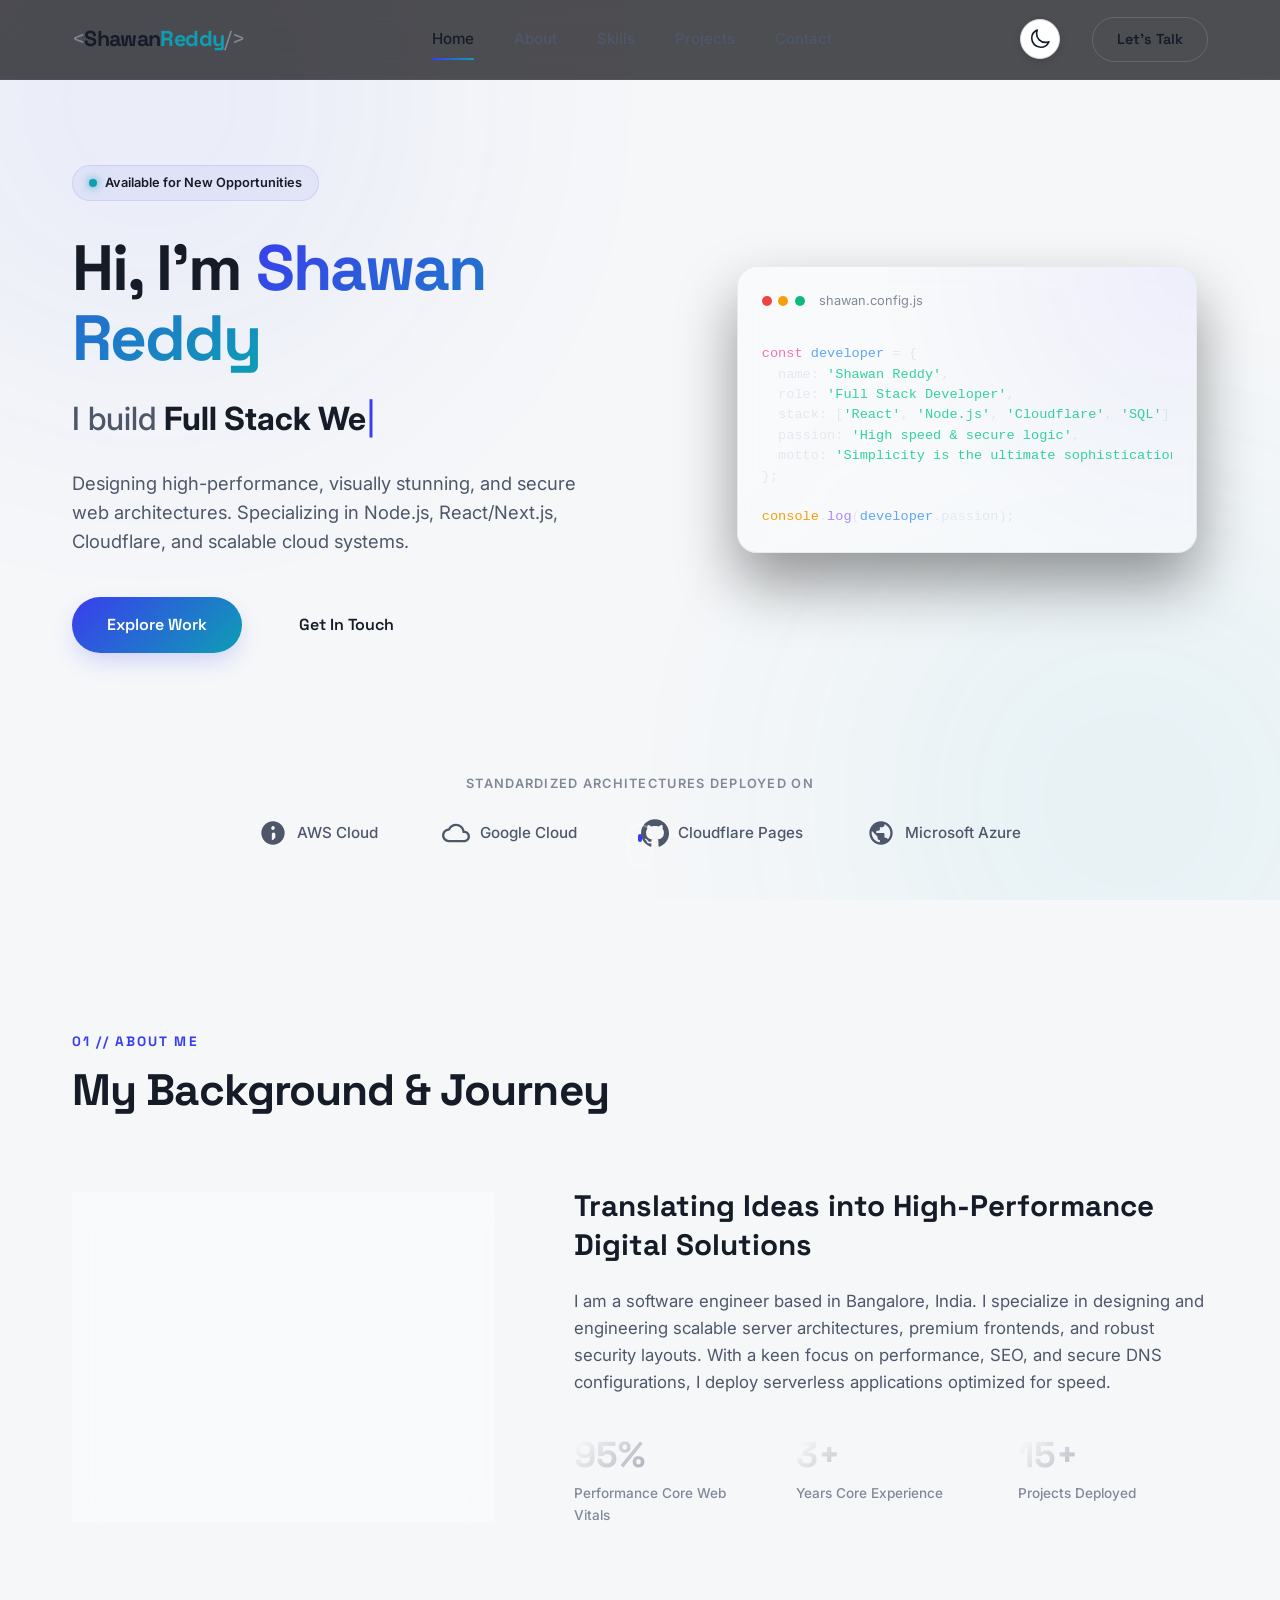
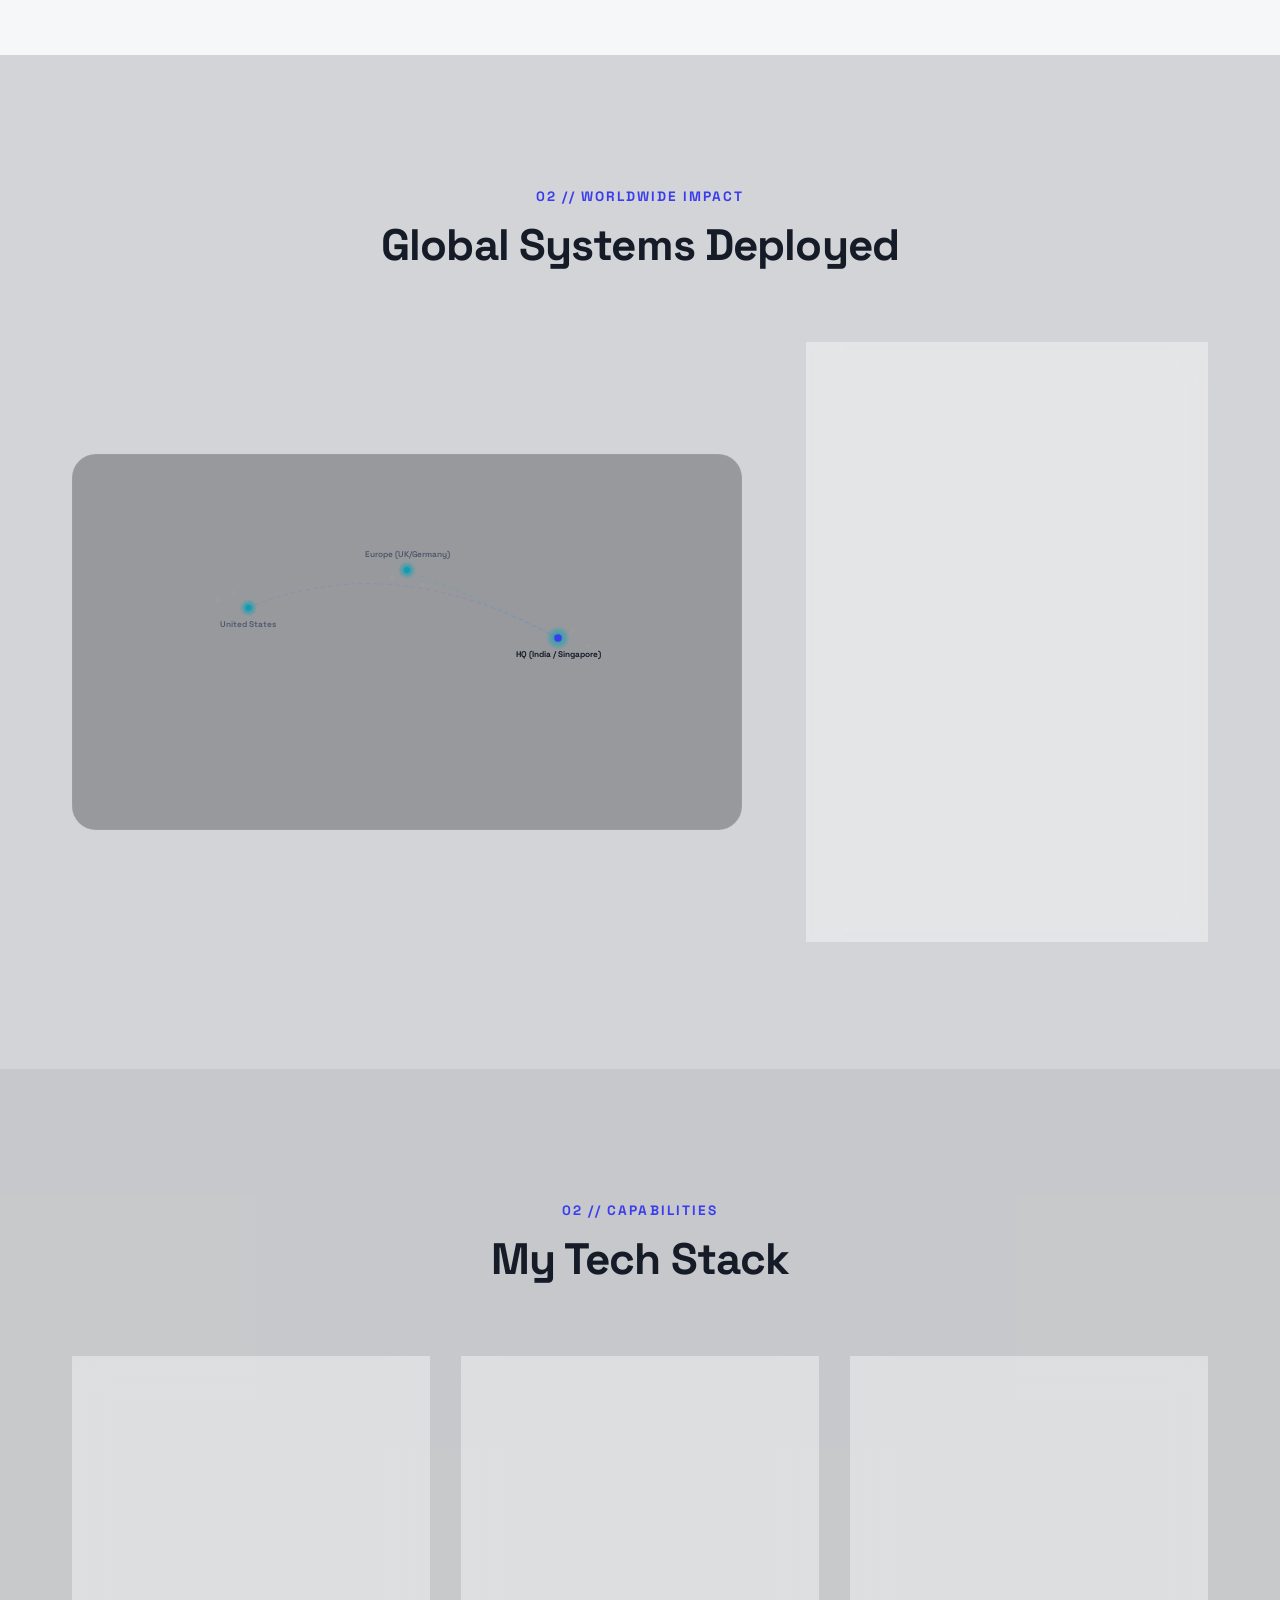
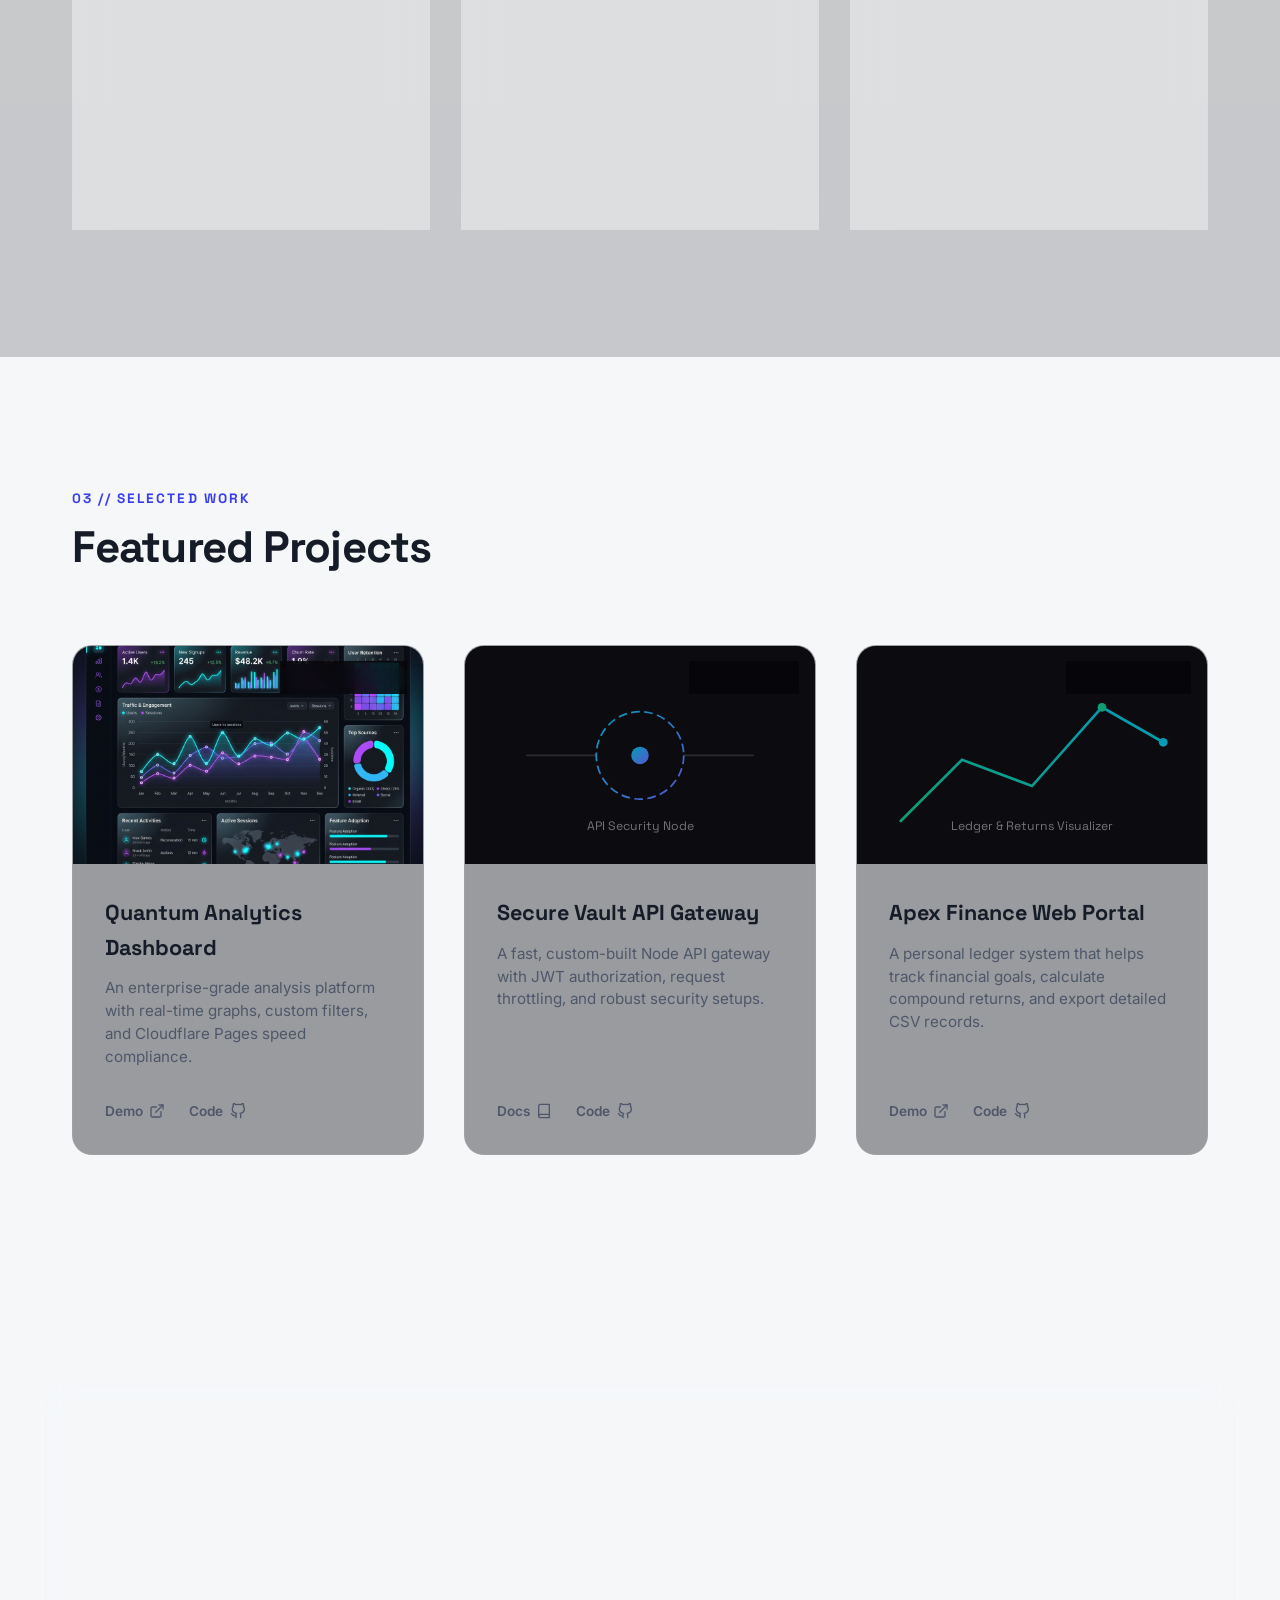
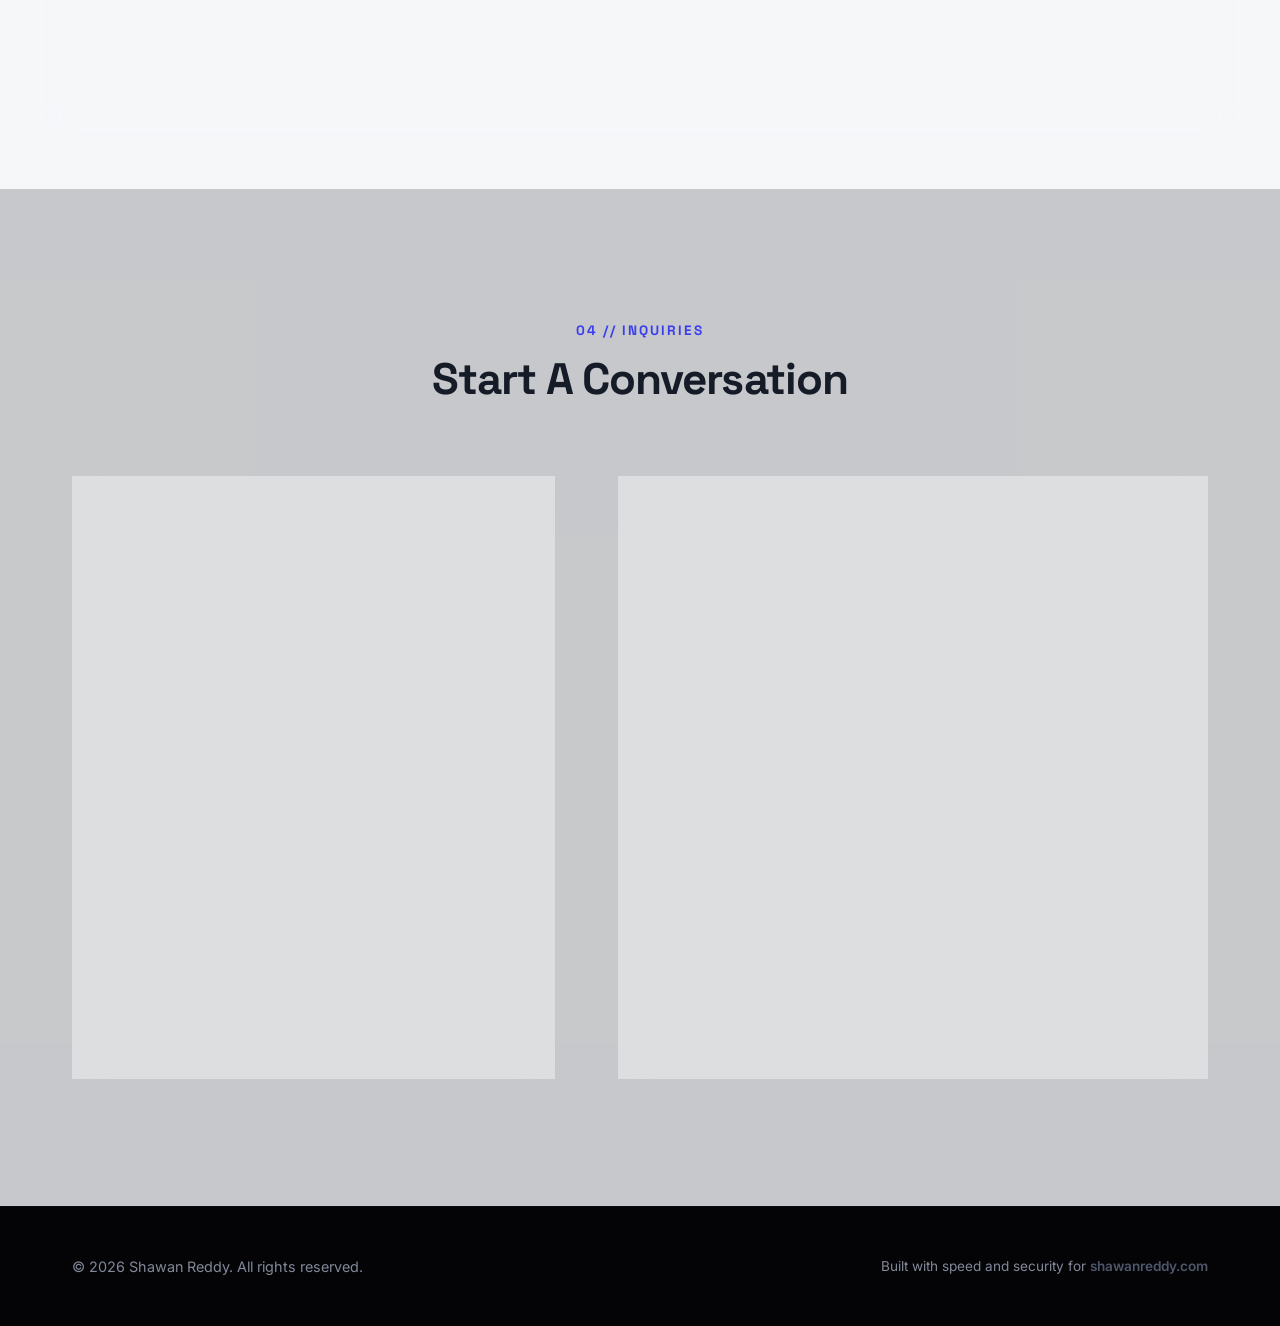
==== commit 2b52eb00: "Fix unclosed anchor tag breaking contact section layout structure" ====
--- a/index.html
+++ b/index.html
@@ -442,6 +442,7 @@
                     <a href="https://karthik.shawanreddy.com" target="_blank" rel="noopener noreferrer" class="btn btn-primary">
                         <span>Visit Shawan Tech Solutions</span>
                         <svg xmlns="http://www.w3.org/2000/svg" width="18" height="18" viewBox="0 0 24 24" fill="none" stroke="currentColor" stroke-width="2" stroke-linecap="round" stroke-linejoin="round"><line x1="5" y1="12" x2="19" y2="12"></line><polyline points="12 5 19 12 12 19"></polyline></svg>
+                    </a>
                 </div>
                 <div class="bridge-graphic">
                     <img src="assets/it-rentals.png" alt="Shawan Tech Solutions IT Infrastructure & Support" class="bridge-img">
--- a/style.css
+++ b/style.css
@@ -246,16 +246,17 @@
 /* Theme Toggle Button */
 .btn-theme {
     background: none;
-    border: 1px solid hsla(var(--clr-border) / 0.8);
+    border: 1px solid hsl(var(--clr-border));
     color: hsl(var(--clr-text-primary));
-    width: 38px;
-    height: 38px;
+    width: 40px;
+    height: 40px;
     border-radius: 50%;
     display: inline-flex;
     justify-content: center;
     align-items: center;
     cursor: pointer;
-    background-color: hsla(var(--clr-surface) / 0.5);
+    background-color: hsl(var(--clr-surface));
+    box-shadow: 0 2px 8px rgba(0, 0, 0, 0.1);
     transition: var(--transition-fast);
     padding: 0;
     margin-right: 0.75rem;
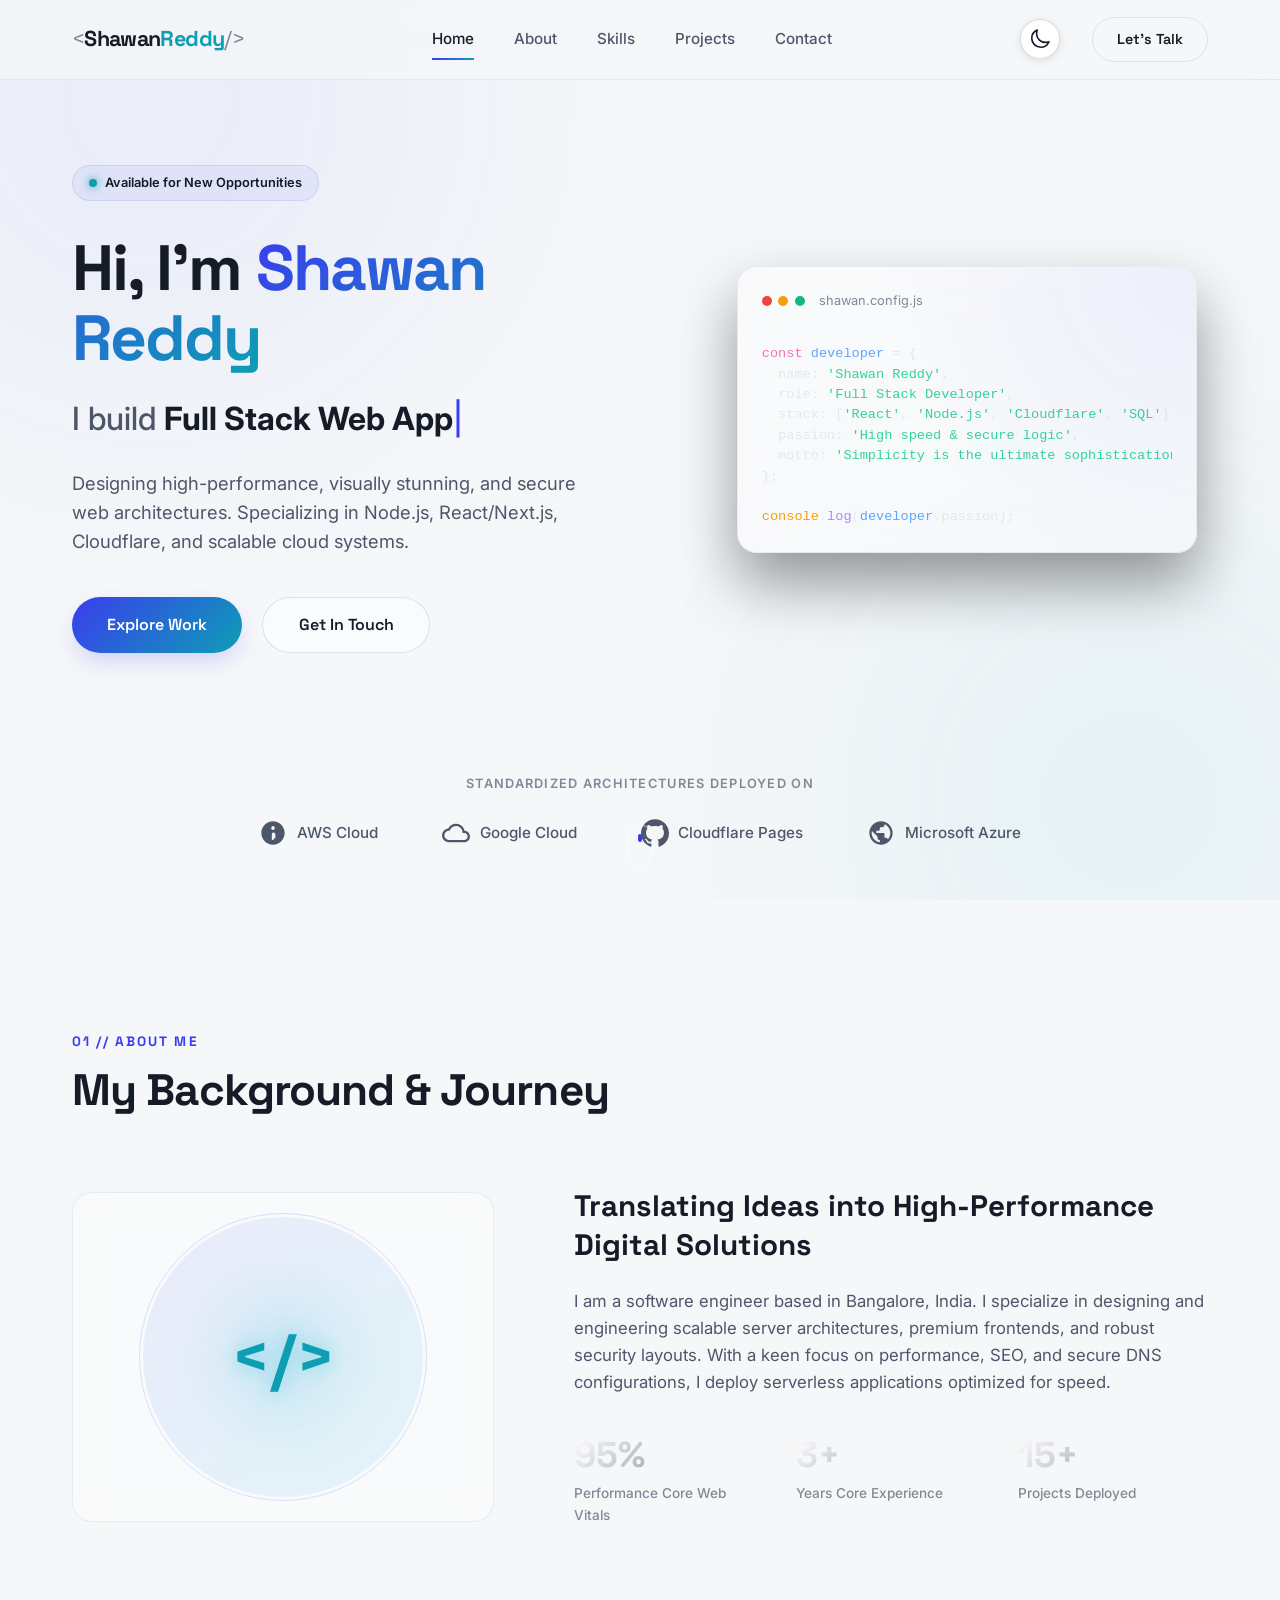
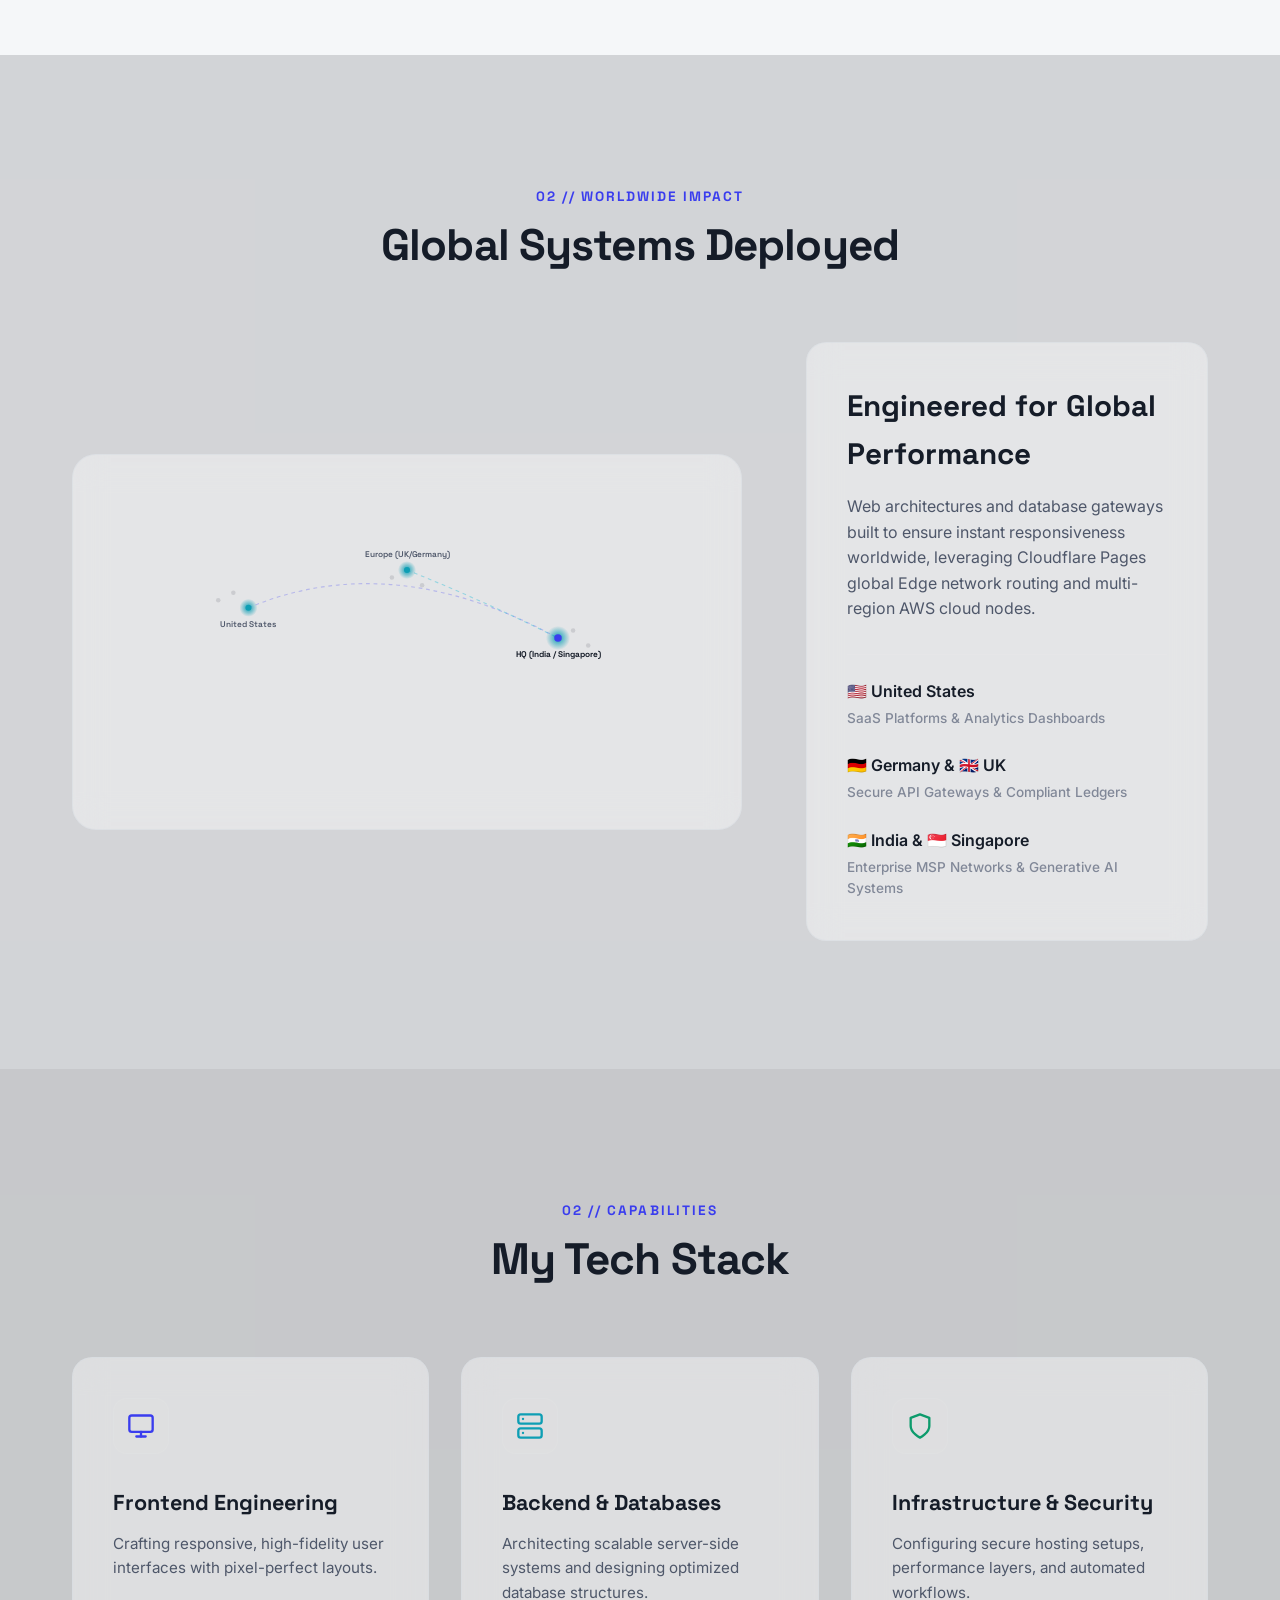
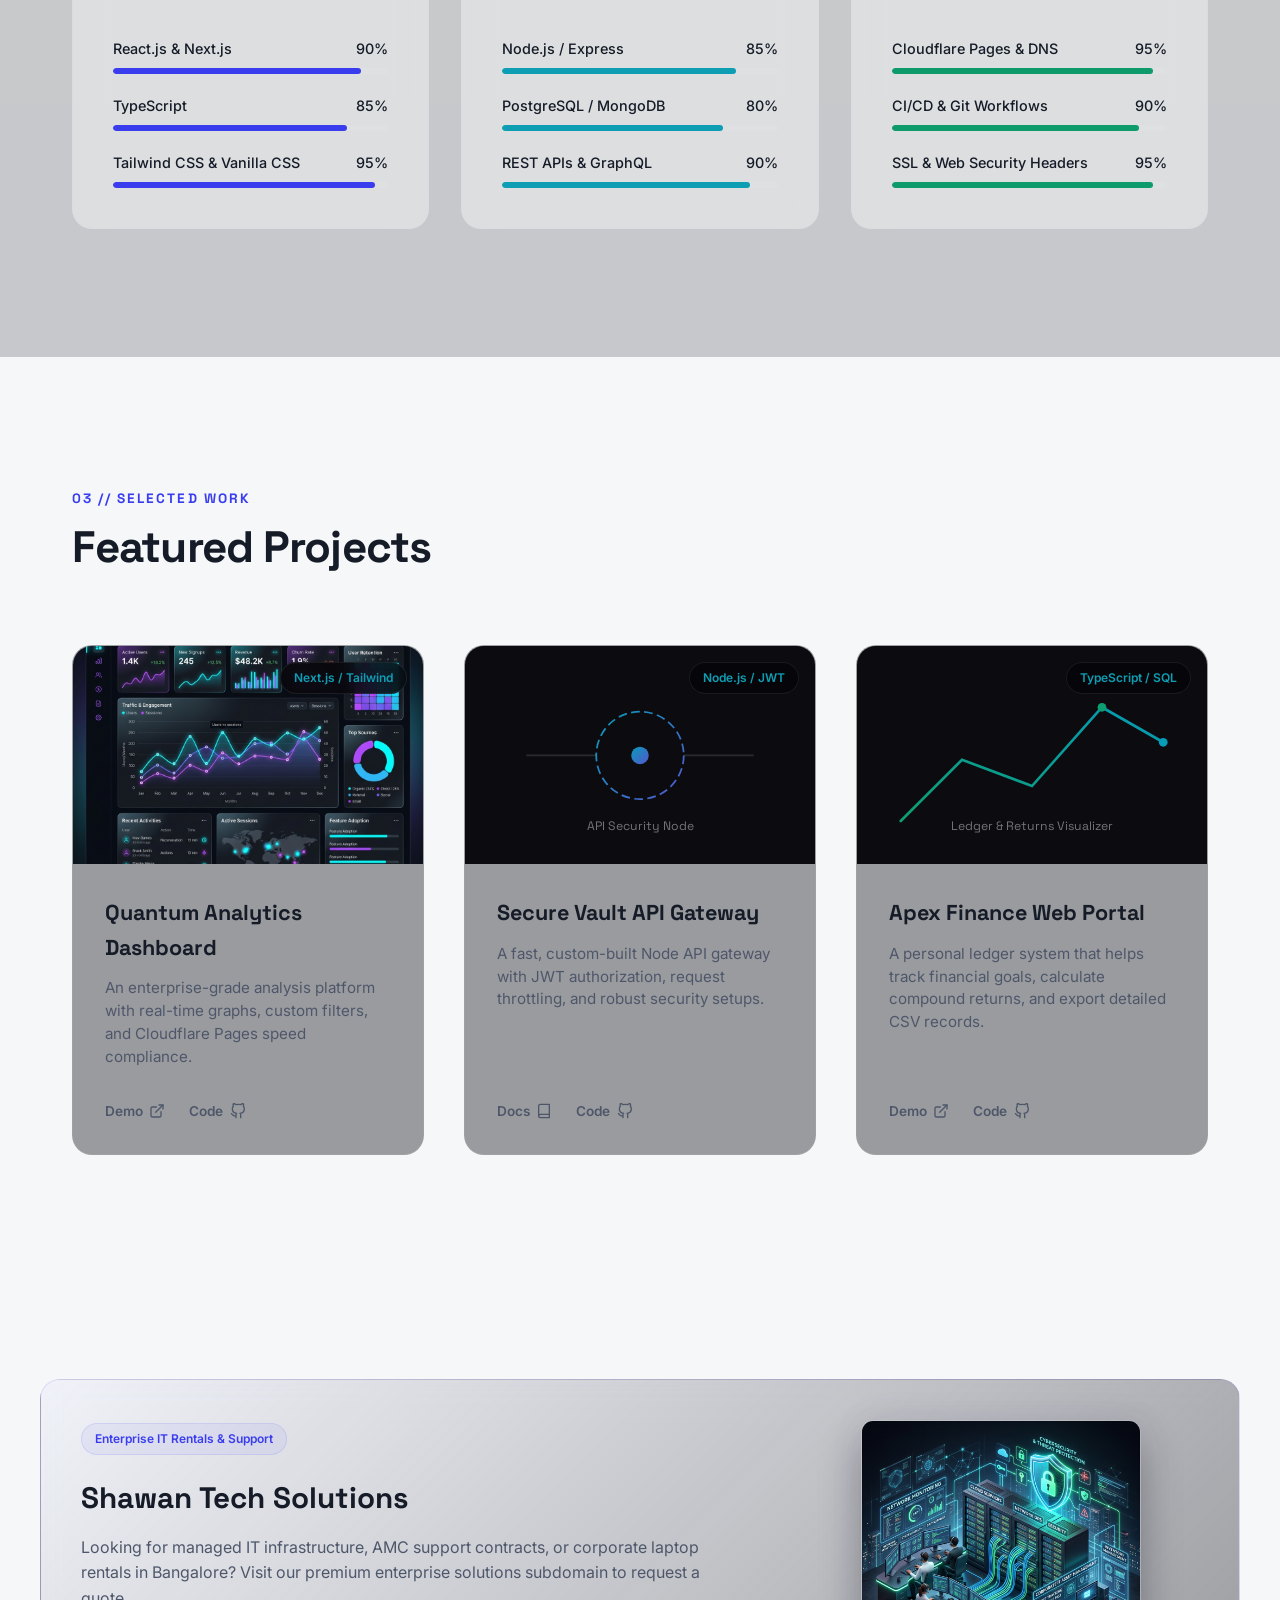
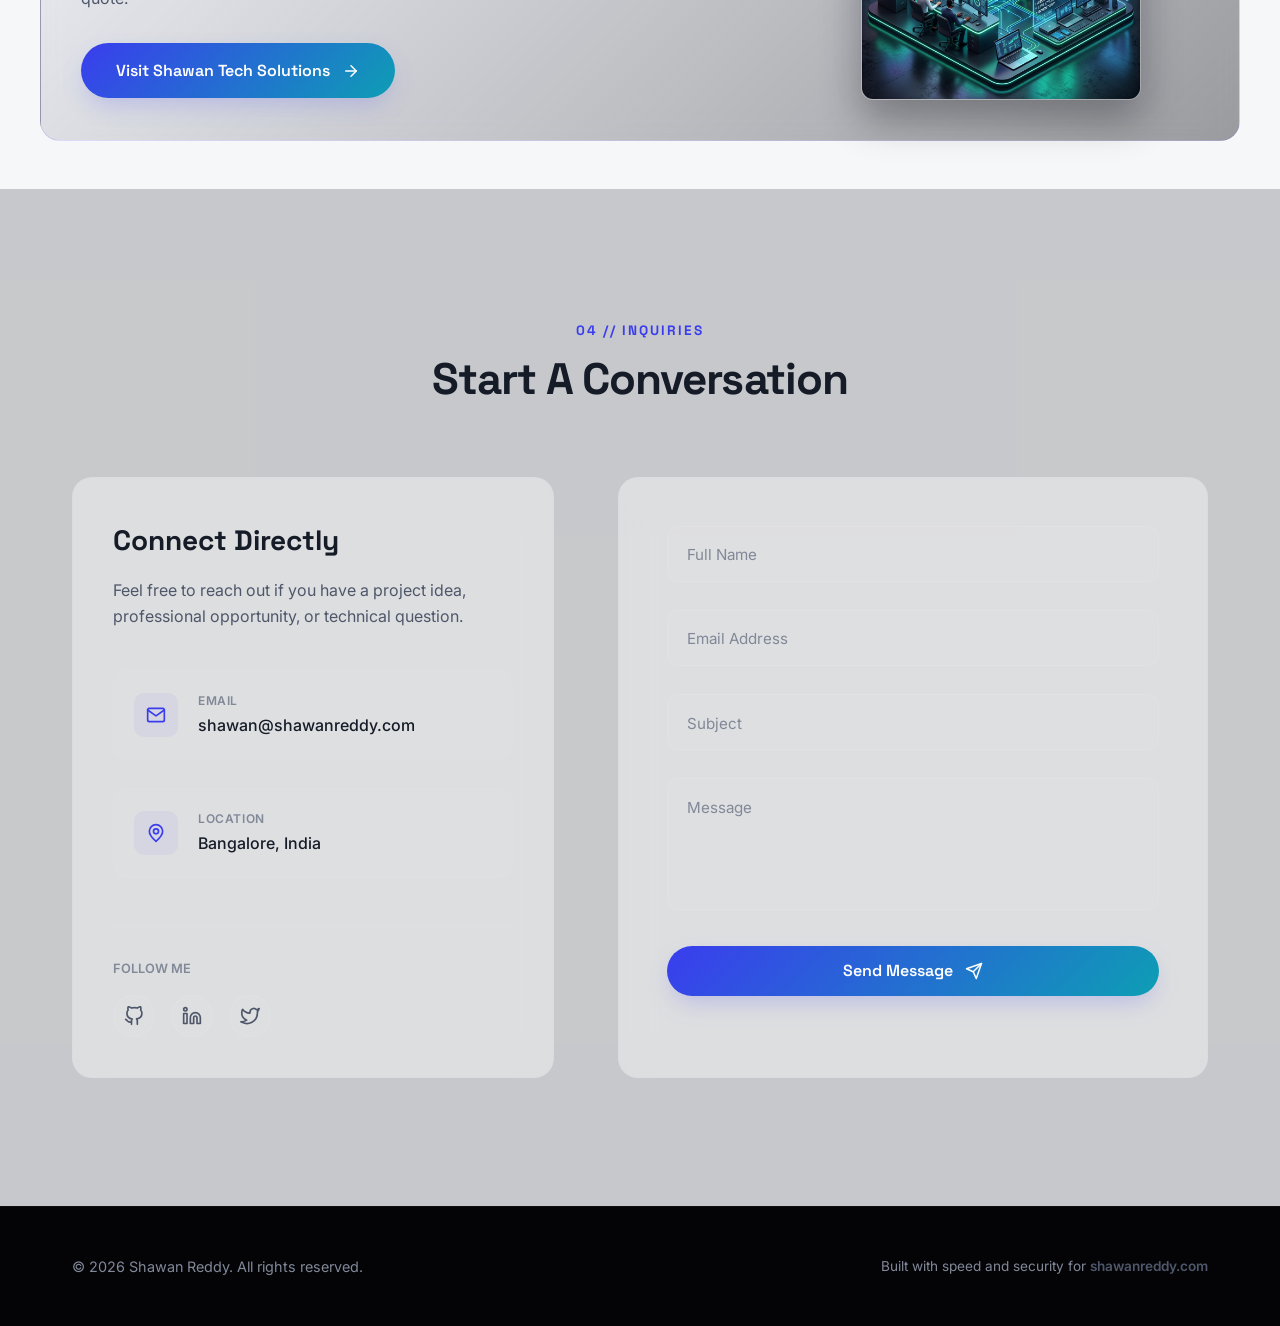
==== commit fc6d187c: "Enhance global reach map visual contrast and transparency in light mode" ====
--- a/index.html
+++ b/index.html
@@ -197,14 +197,14 @@
                             <!-- Styled Abstract Grid representing a world map layout -->
                             <rect width="100%" height="100%" fill="none"/>
                             <!-- Abstract map outlines (dots grid) -->
-                            <g fill="rgba(255,255,255,0.03)">
+                            <g fill="hsla(var(--clr-text-primary) / 0.12)">
                                 <circle cx="150" cy="150" r="3" /><circle cx="170" cy="140" r="3" /><circle cx="190" cy="160" r="3" />
                                 <circle cx="380" cy="120" r="3" /><circle cx="400" cy="110" r="3" /><circle cx="420" cy="130" r="3" />
                                 <circle cx="600" cy="200" r="3" /><circle cx="620" cy="190" r="3" /><circle cx="640" cy="210" r="3" />
                             </g>
                             <!-- Connection curves representing traffic flow -->
-                            <path d="M190,160 Q380,80 600,200" fill="none" stroke="rgba(99, 102, 241, 0.2)" stroke-width="1.5" stroke-dasharray="5 5" />
-                            <path d="M400,110 Q500,150 600,200" fill="none" stroke="rgba(6, 182, 212, 0.2)" stroke-width="1.5" stroke-dasharray="5 5" />
+                            <path d="M190,160 Q380,80 600,200" fill="none" stroke="rgba(99, 102, 241, 0.35)" stroke-width="1.5" stroke-dasharray="5 5" />
+                            <path d="M400,110 Q500,150 600,200" fill="none" stroke="rgba(6, 182, 212, 0.35)" stroke-width="1.5" stroke-dasharray="5 5" />
                             <!-- Active client nodes/hubs -->
                             <!-- Node 1: North America (US East) -->
                             <circle cx="190" cy="160" r="12" fill="url(#nodeGlow)" class="map-pulse-node" />
--- a/style.css
+++ b/style.css
@@ -216,25 +216,25 @@
 }
 
 .btn-secondary {
-    background: rgba(255, 255, 255, 0.05);
+    background: hsla(var(--clr-surface) / 0.5);
     color: hsl(var(--clr-text-primary));
-    border: 1px solid rgba(255, 255, 255, 0.1);
+    border: 1px solid hsla(var(--clr-border) / 0.8);
 }
 
 .btn-secondary:hover {
-    background: rgba(255, 255, 255, 0.1);
+    background: hsla(var(--clr-border) / 0.5);
     transform: translateY(-3px);
 }
 
 .btn-outline {
     background: transparent;
     color: hsl(var(--clr-text-primary));
-    border: 1.5px solid rgba(255, 255, 255, 0.15);
+    border: 1.5px solid hsla(var(--clr-border) / 0.8);
 }
 
 .btn-outline:hover {
     border-color: hsl(var(--clr-indigo));
-    background: rgba(99, 102, 241, 0.05);
+    background: hsla(var(--clr-indigo) / 0.05);
     transform: translateY(-2px);
 }
 
@@ -282,10 +282,10 @@
     left: 0;
     width: 100%;
     height: var(--nav-height);
-    background: rgba(7, 7, 10, 0.7);
+    background: hsla(var(--clr-bg) / 0.75);
     backdrop-filter: blur(15px);
     -webkit-backdrop-filter: blur(15px);
-    border-bottom: 1px solid rgba(255, 255, 255, 0.04);
+    border-bottom: 1px solid hsla(var(--clr-border) / 0.5);
     z-index: 100;
     transition: var(--transition-smooth);
 }
@@ -1182,12 +1182,15 @@
 }
 
 .map-visual {
-    background: rgba(18, 18, 23, 0.3);
-    border: 1px solid rgba(255, 255, 255, 0.04);
+    background: hsla(var(--clr-surface) / 0.4);
+    border: 1px solid hsla(var(--clr-border) / 0.5);
     border-radius: 24px;
     padding: 2rem;
     overflow: hidden;
     position: relative;
+    backdrop-filter: blur(16px);
+    -webkit-backdrop-filter: blur(16px);
+    transition: var(--transition-smooth);
 }
 
 .world-map-svg {
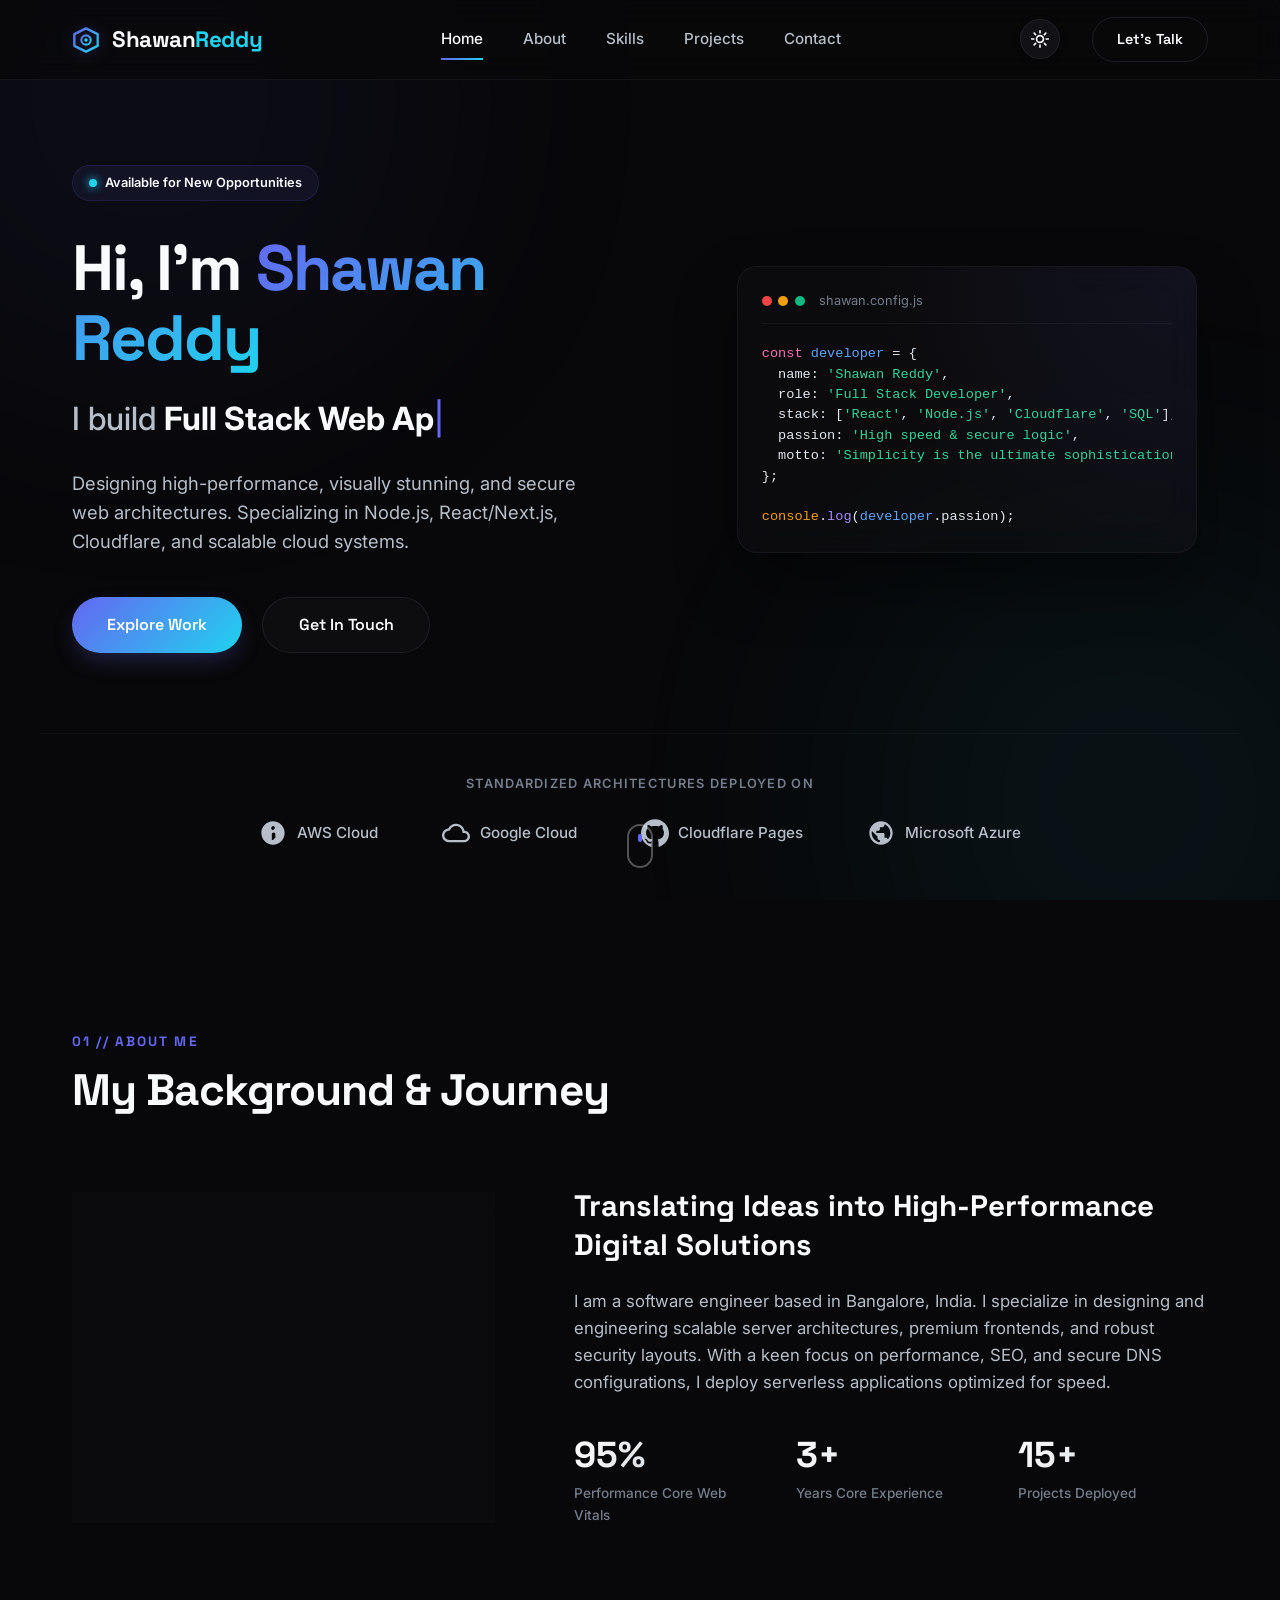
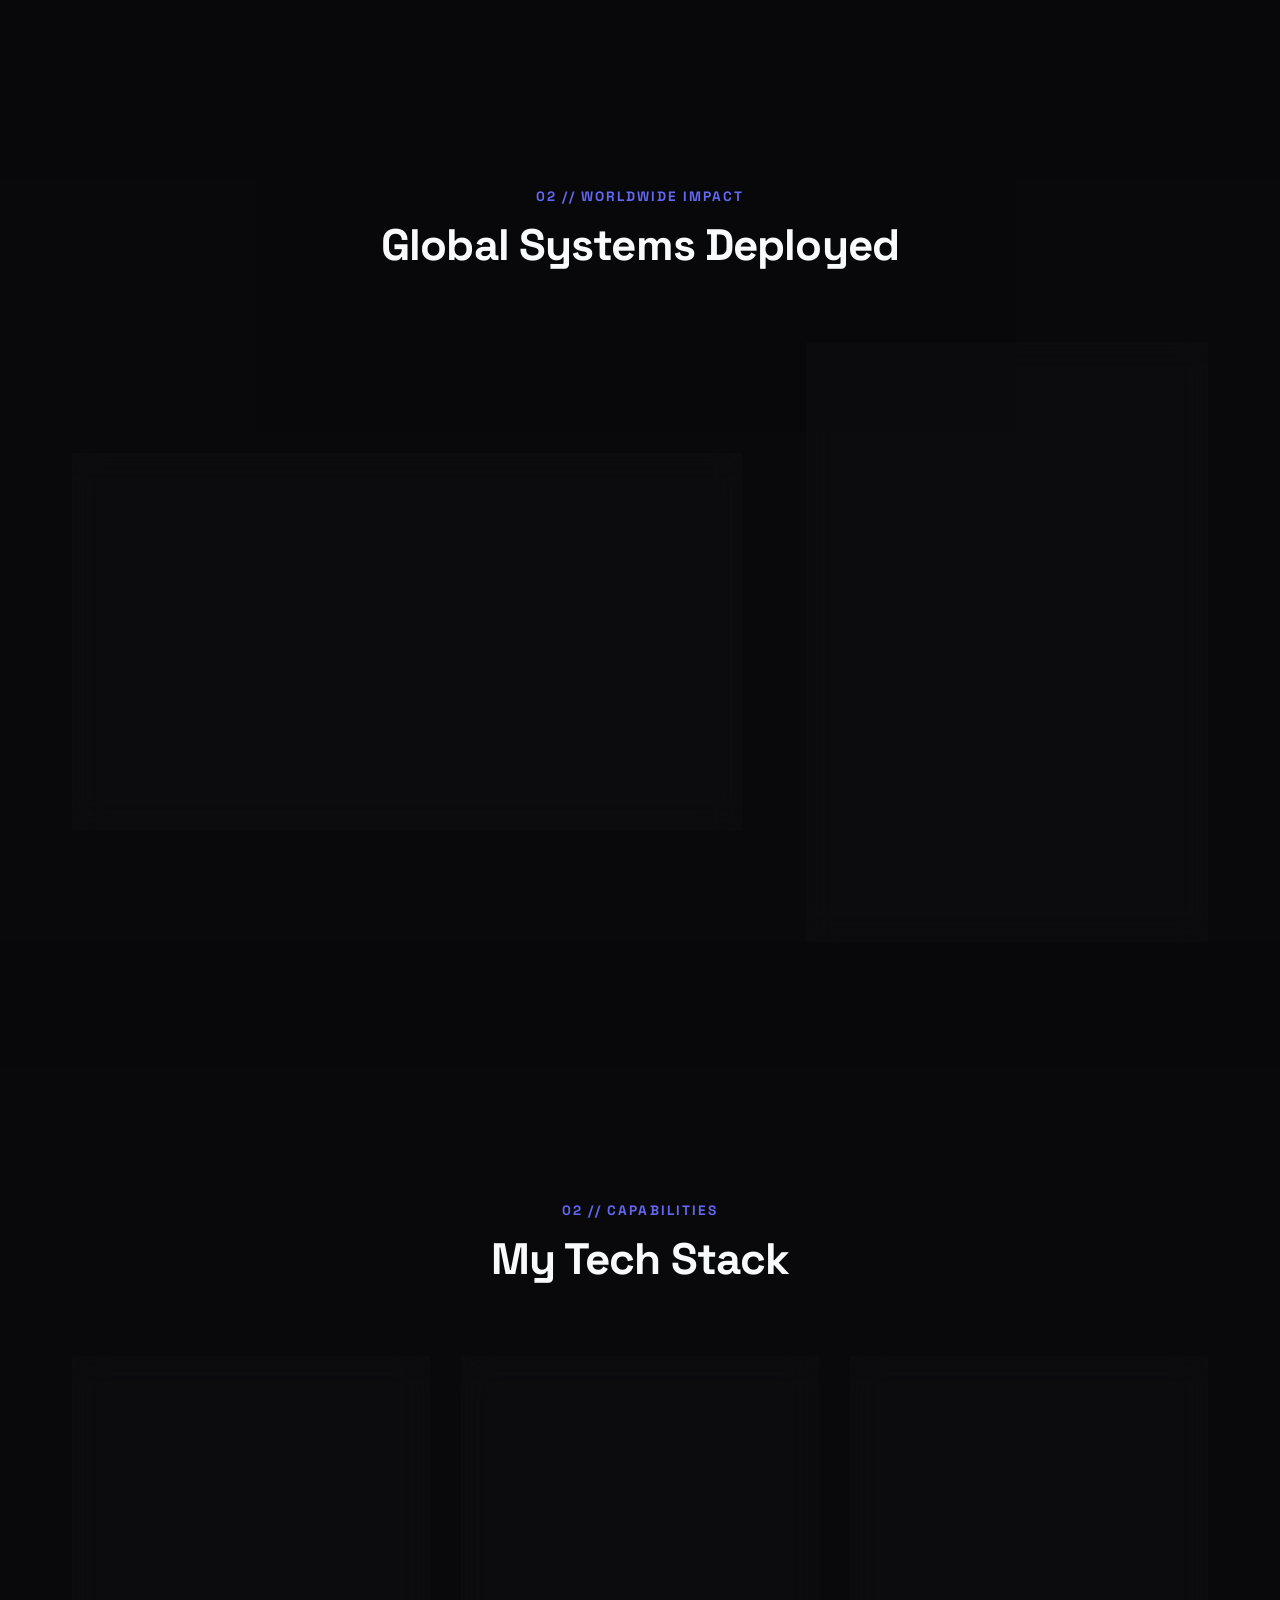
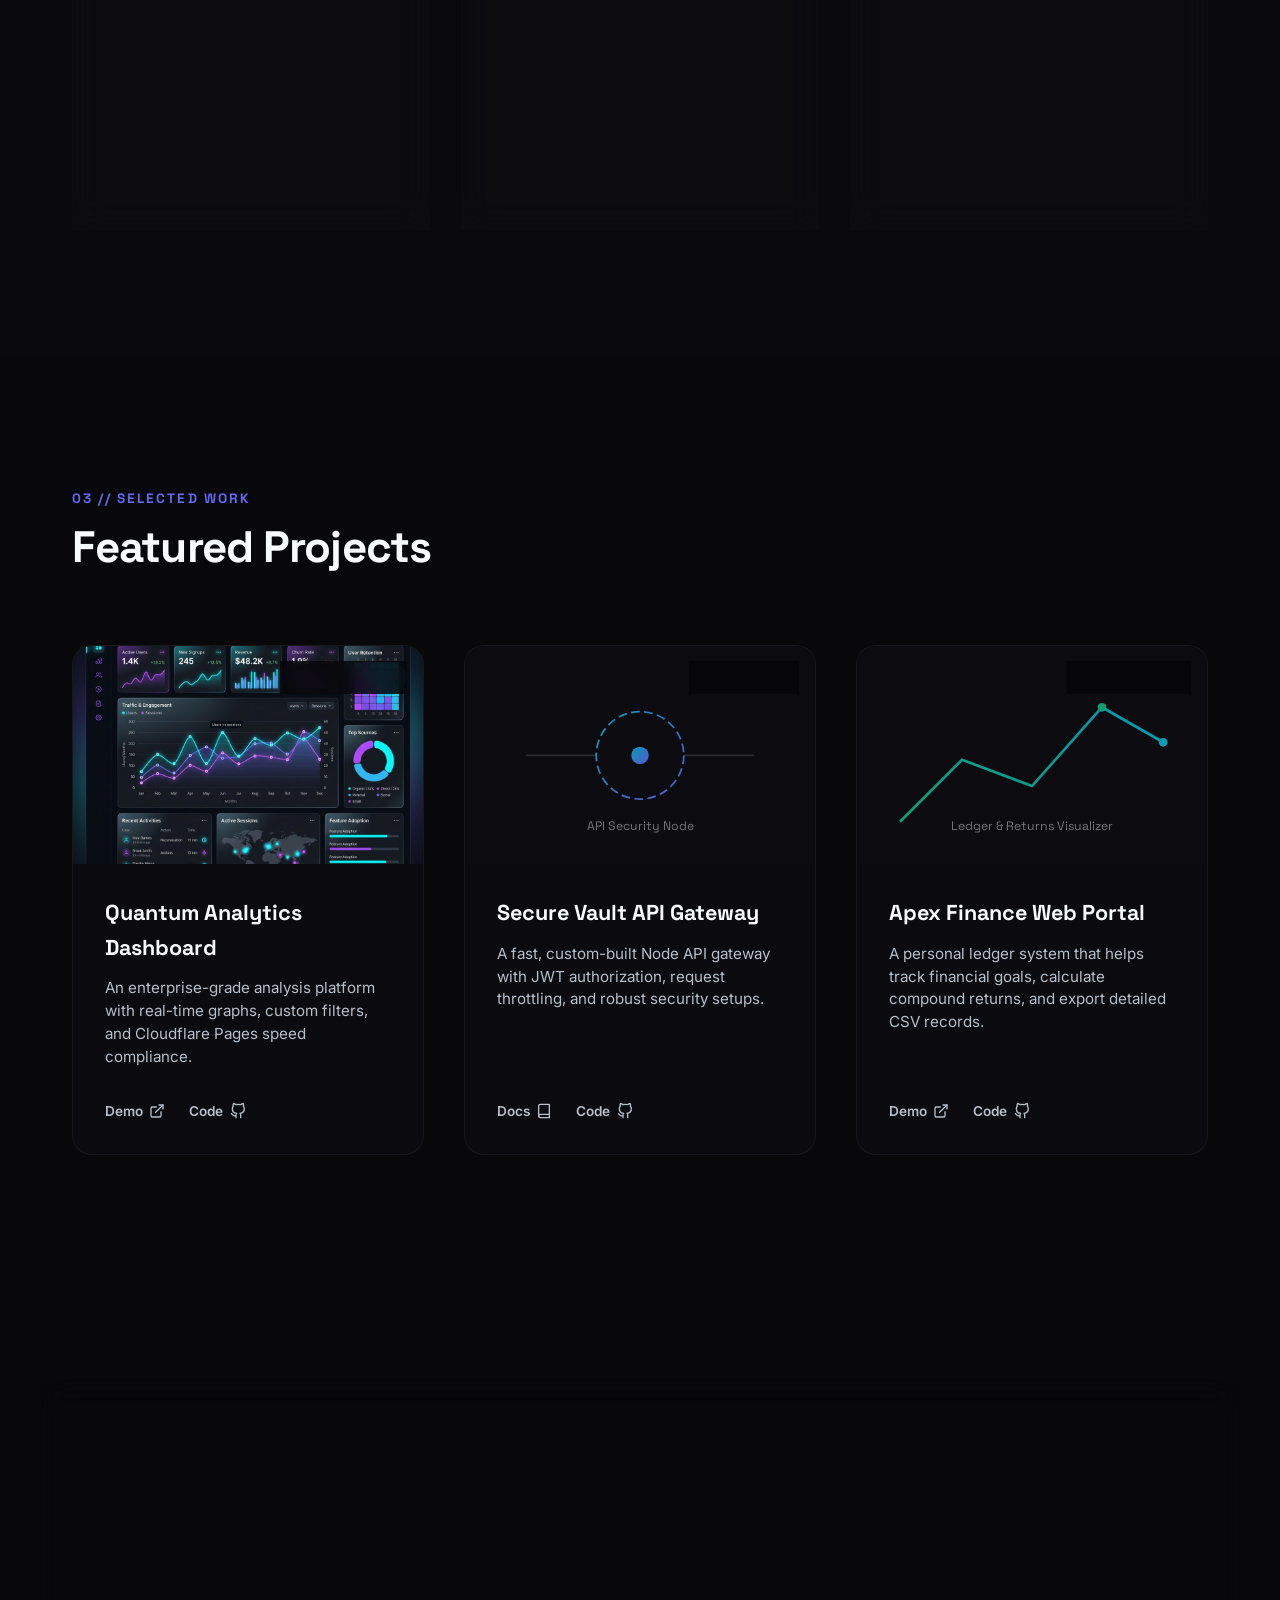
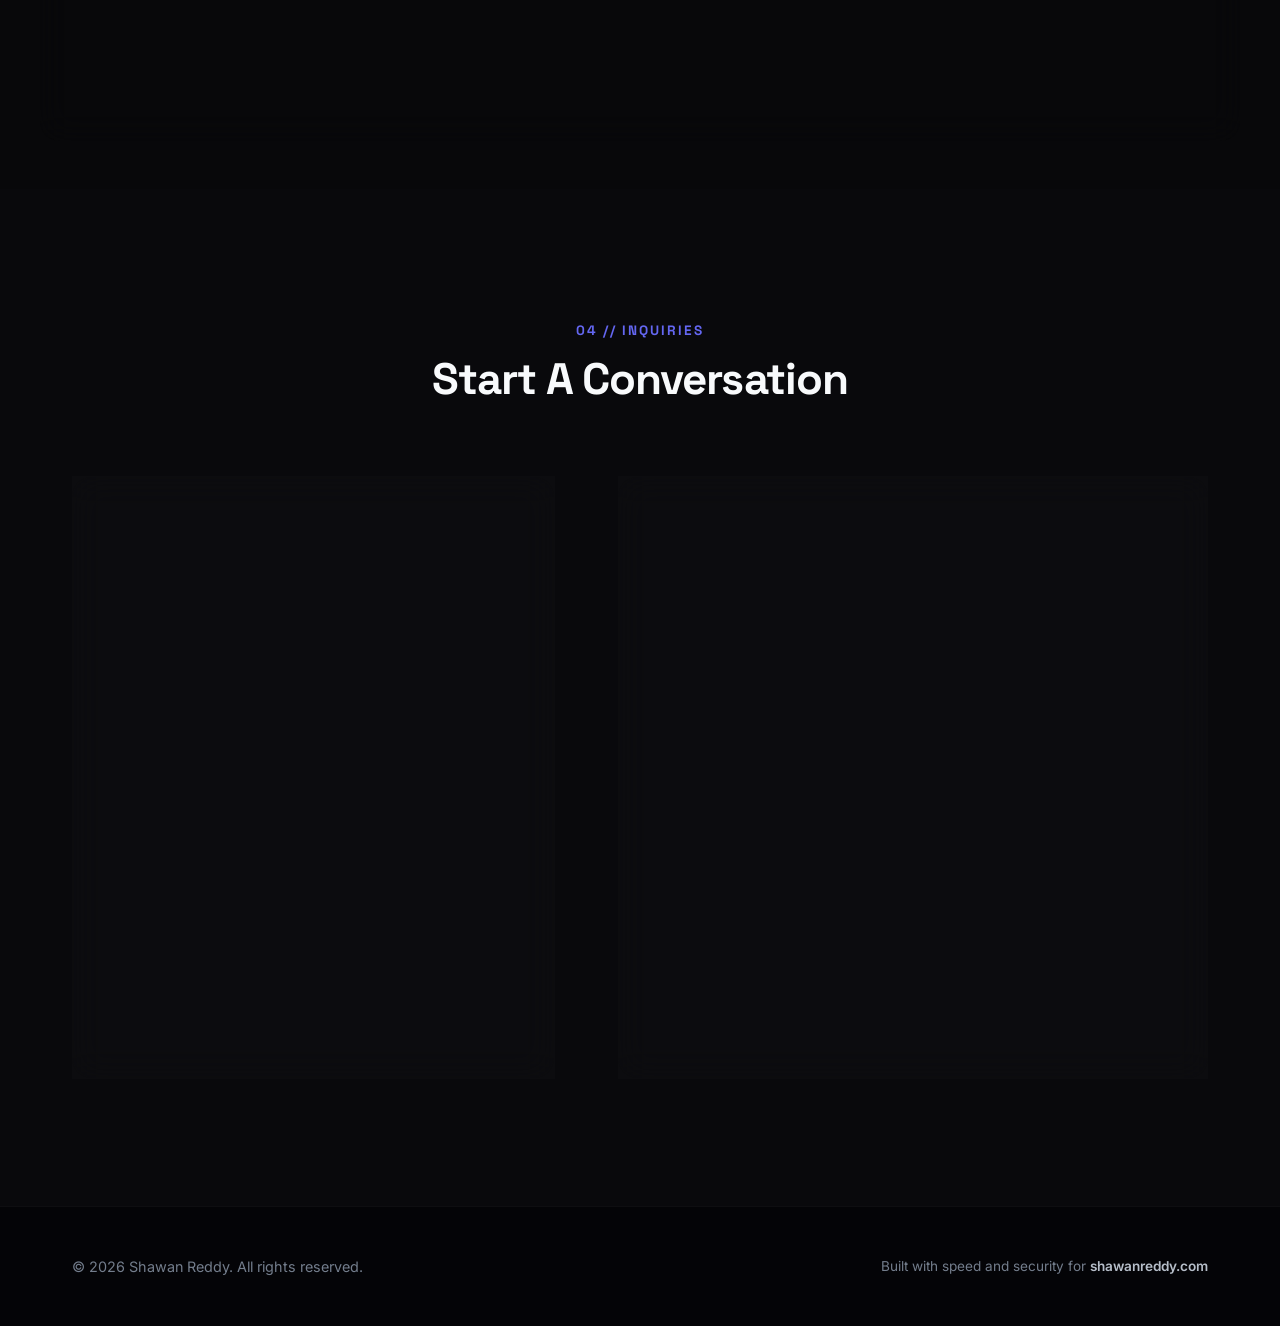
==== commit 575abe13: "Introduce premium SVG hexagon tech logo and styling" ====
--- a/index.html
+++ b/index.html
@@ -22,7 +22,18 @@
     <header class="navbar">
         <div class="nav-container">
             <a href="#home" class="logo">
-                <span class="logo-bracket">&lt;</span>Shawan<span class="logo-accent">Reddy</span><span class="logo-bracket">/&gt;</span>
+                <svg class="logo-icon" viewBox="0 0 24 24" width="28" height="28" xmlns="http://www.w3.org/2000/svg">
+                    <defs>
+                        <linearGradient id="logoGrad" x1="0%" y1="0%" x2="100%" y2="100%">
+                            <stop offset="0%" stop-color="hsl(var(--clr-indigo))" />
+                            <stop offset="100%" stop-color="hsl(var(--clr-cyan))" />
+                        </linearGradient>
+                    </defs>
+                    <polygon points="12,2 22,7 22,17 12,22 2,17 2,7" fill="none" stroke="url(#logoGrad)" stroke-width="2" stroke-linejoin="round" />
+                    <circle cx="12" cy="12" r="4" fill="none" stroke="url(#logoGrad)" stroke-width="1.8" />
+                    <circle cx="12" cy="12" r="1.5" fill="hsl(var(--clr-cyan))" />
+                </svg>
+                <span class="logo-text">Shawan<span class="logo-accent">Reddy</span></span>
             </a>
             <nav class="nav-menu" id="navMenu">
                 <a href="#home" class="nav-link active">Home</a>
--- a/style.css
+++ b/style.css
@@ -301,17 +301,29 @@
 }
 
 .logo {
+    display: flex;
+    align-items: center;
+    gap: 0.75rem;
     font-family: var(--ff-heading);
     font-weight: 700;
-    font-size: 1.35rem;
+    font-size: 1.4rem;
     color: hsl(var(--clr-text-primary));
     text-decoration: none;
-    letter-spacing: -0.03em;
-}
-
-.logo-bracket {
-    color: hsl(var(--clr-text-muted));
-    font-weight: 400;
+    letter-spacing: -0.02em;
+}
+
+.logo-icon {
+    flex-shrink: 0;
+    filter: drop-shadow(0 2px 8px hsla(var(--clr-indigo) / 0.3));
+    transition: var(--transition-smooth);
+}
+
+.logo:hover .logo-icon {
+    transform: rotate(30deg) scale(1.08);
+}
+
+.logo-text {
+    display: inline-block;
 }
 
 .logo-accent {
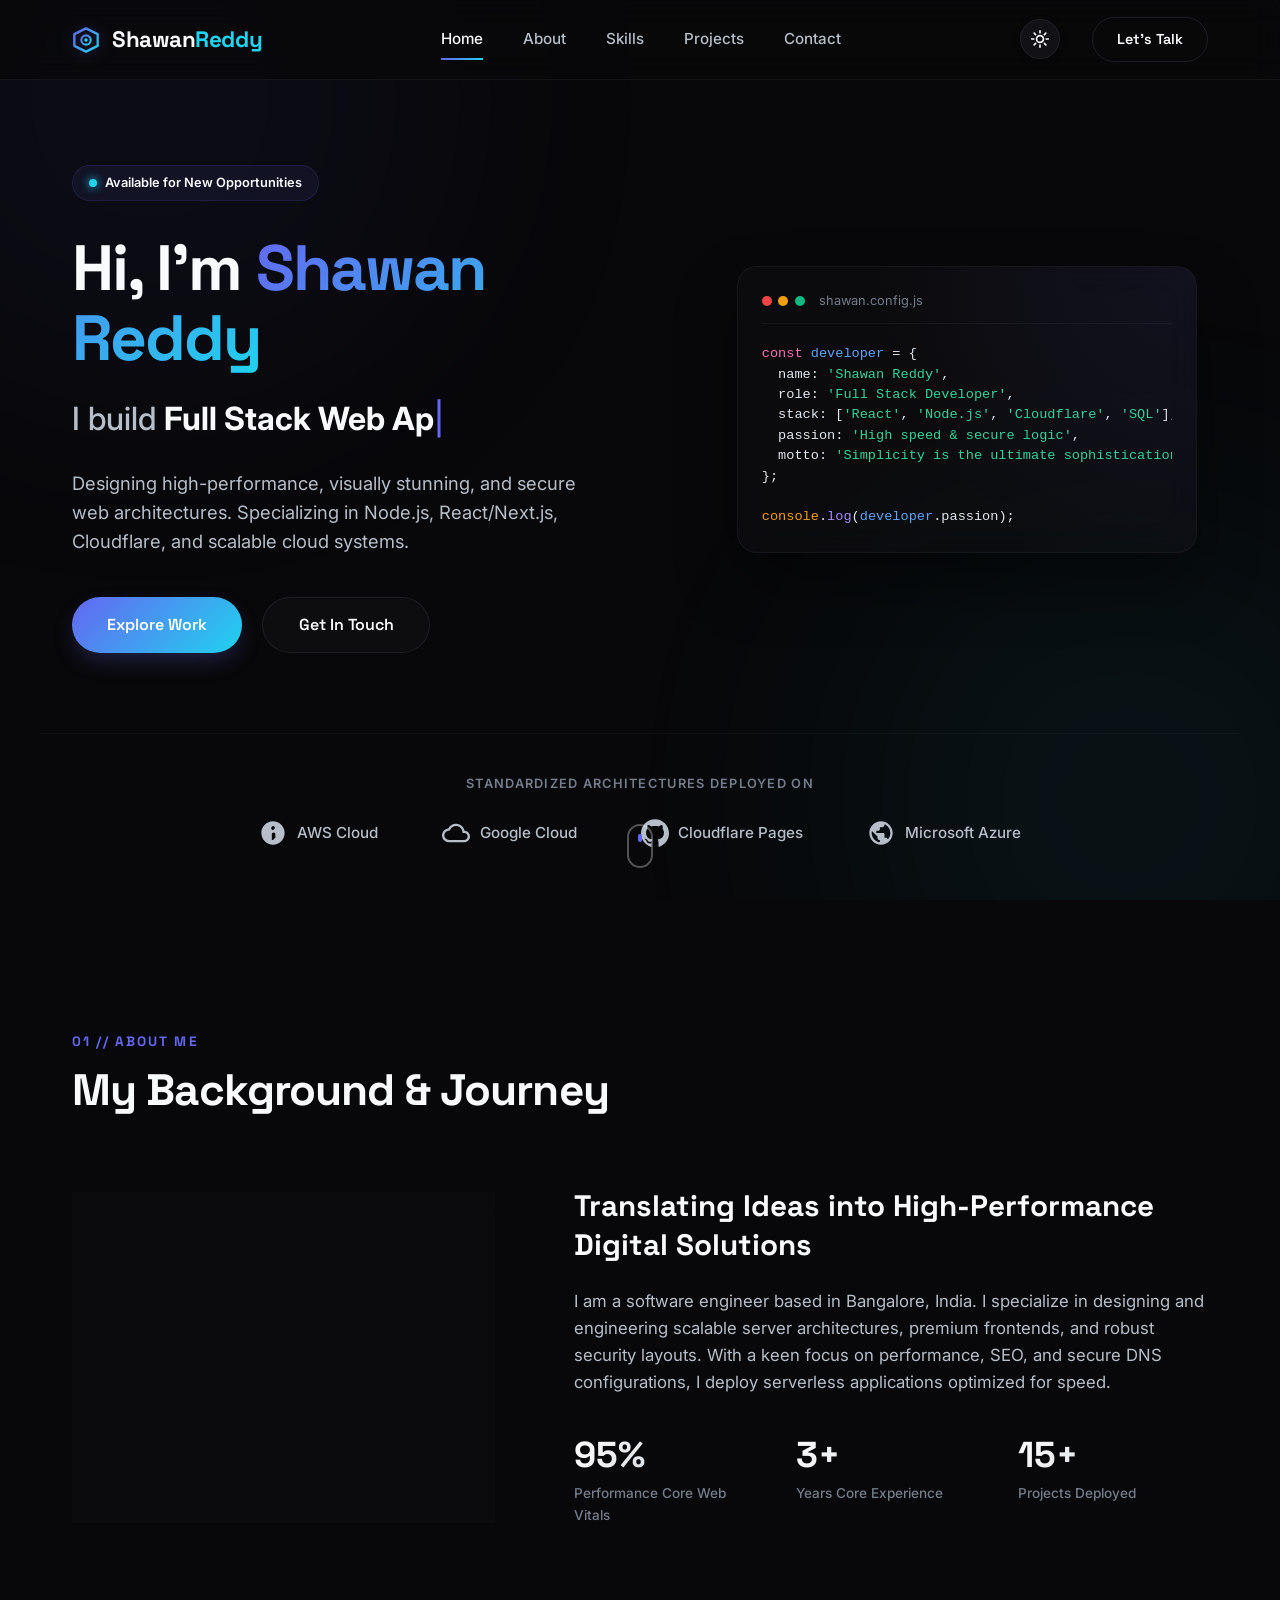
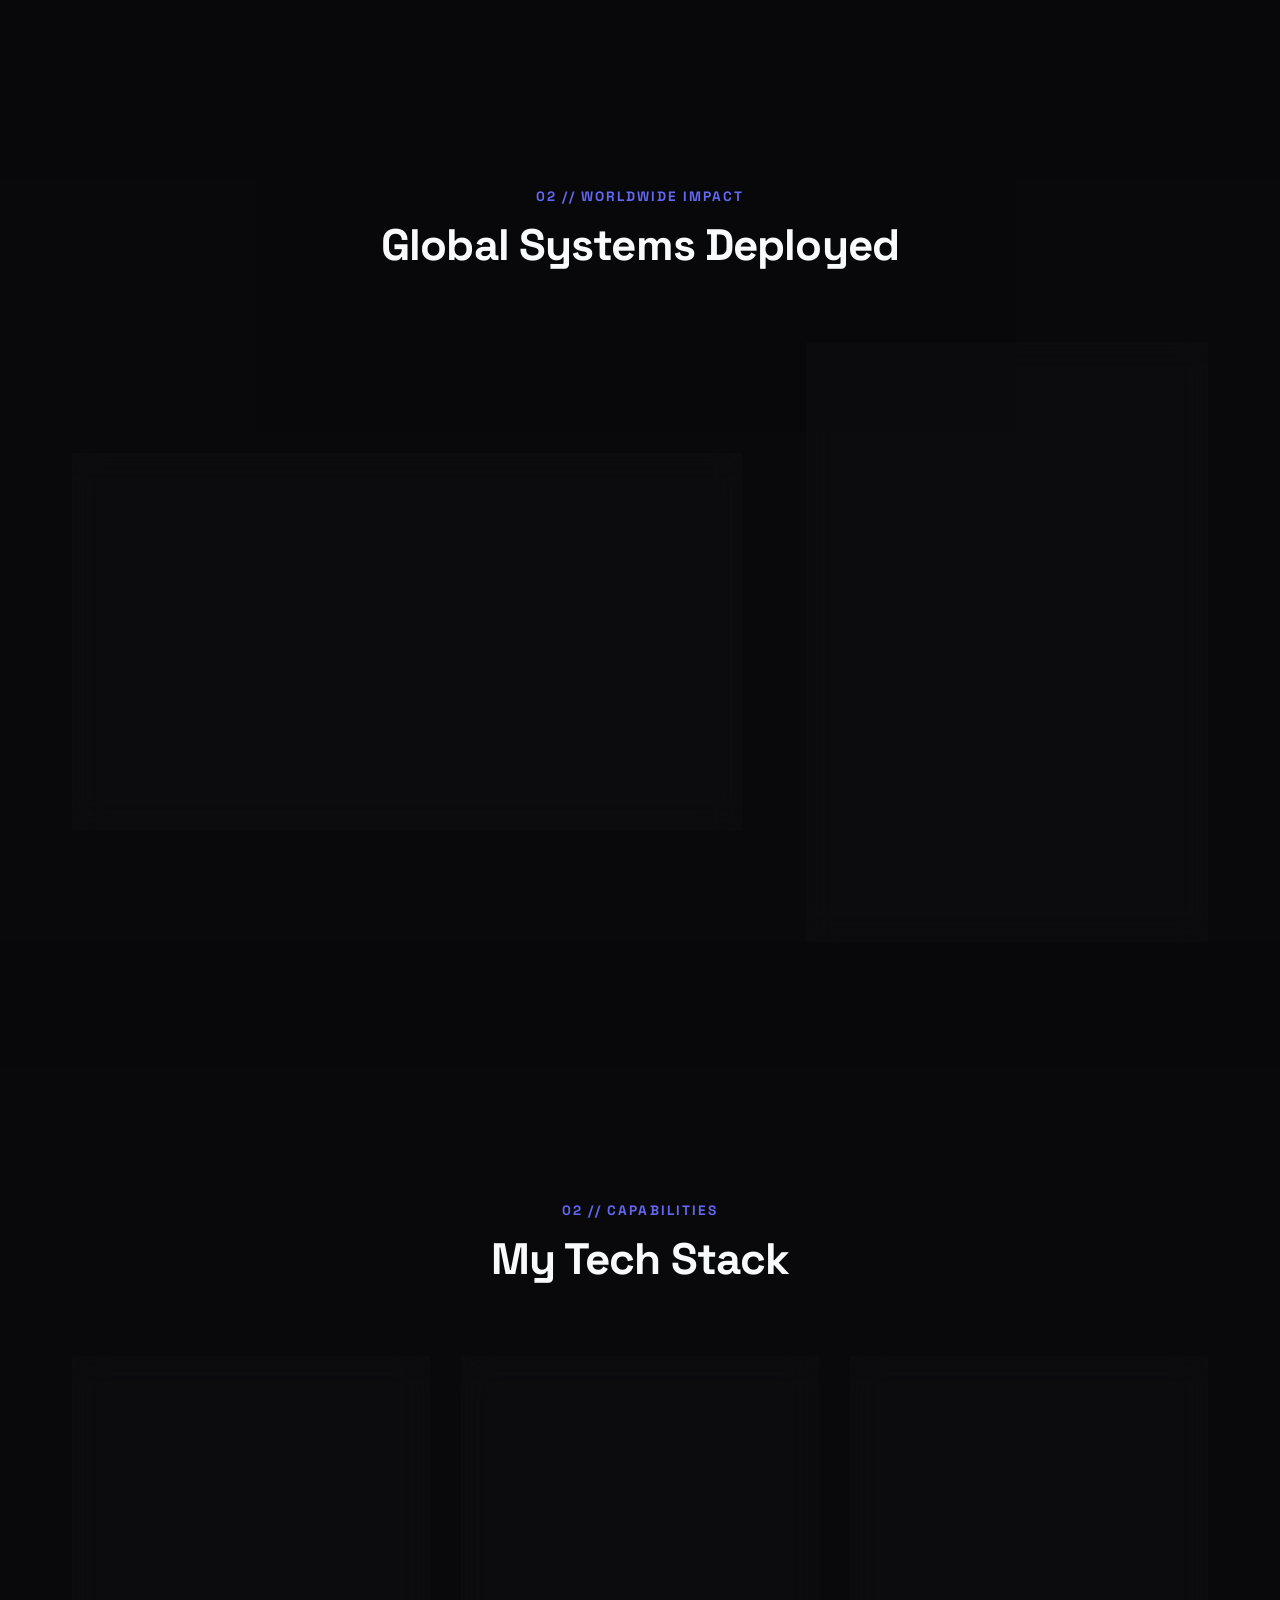
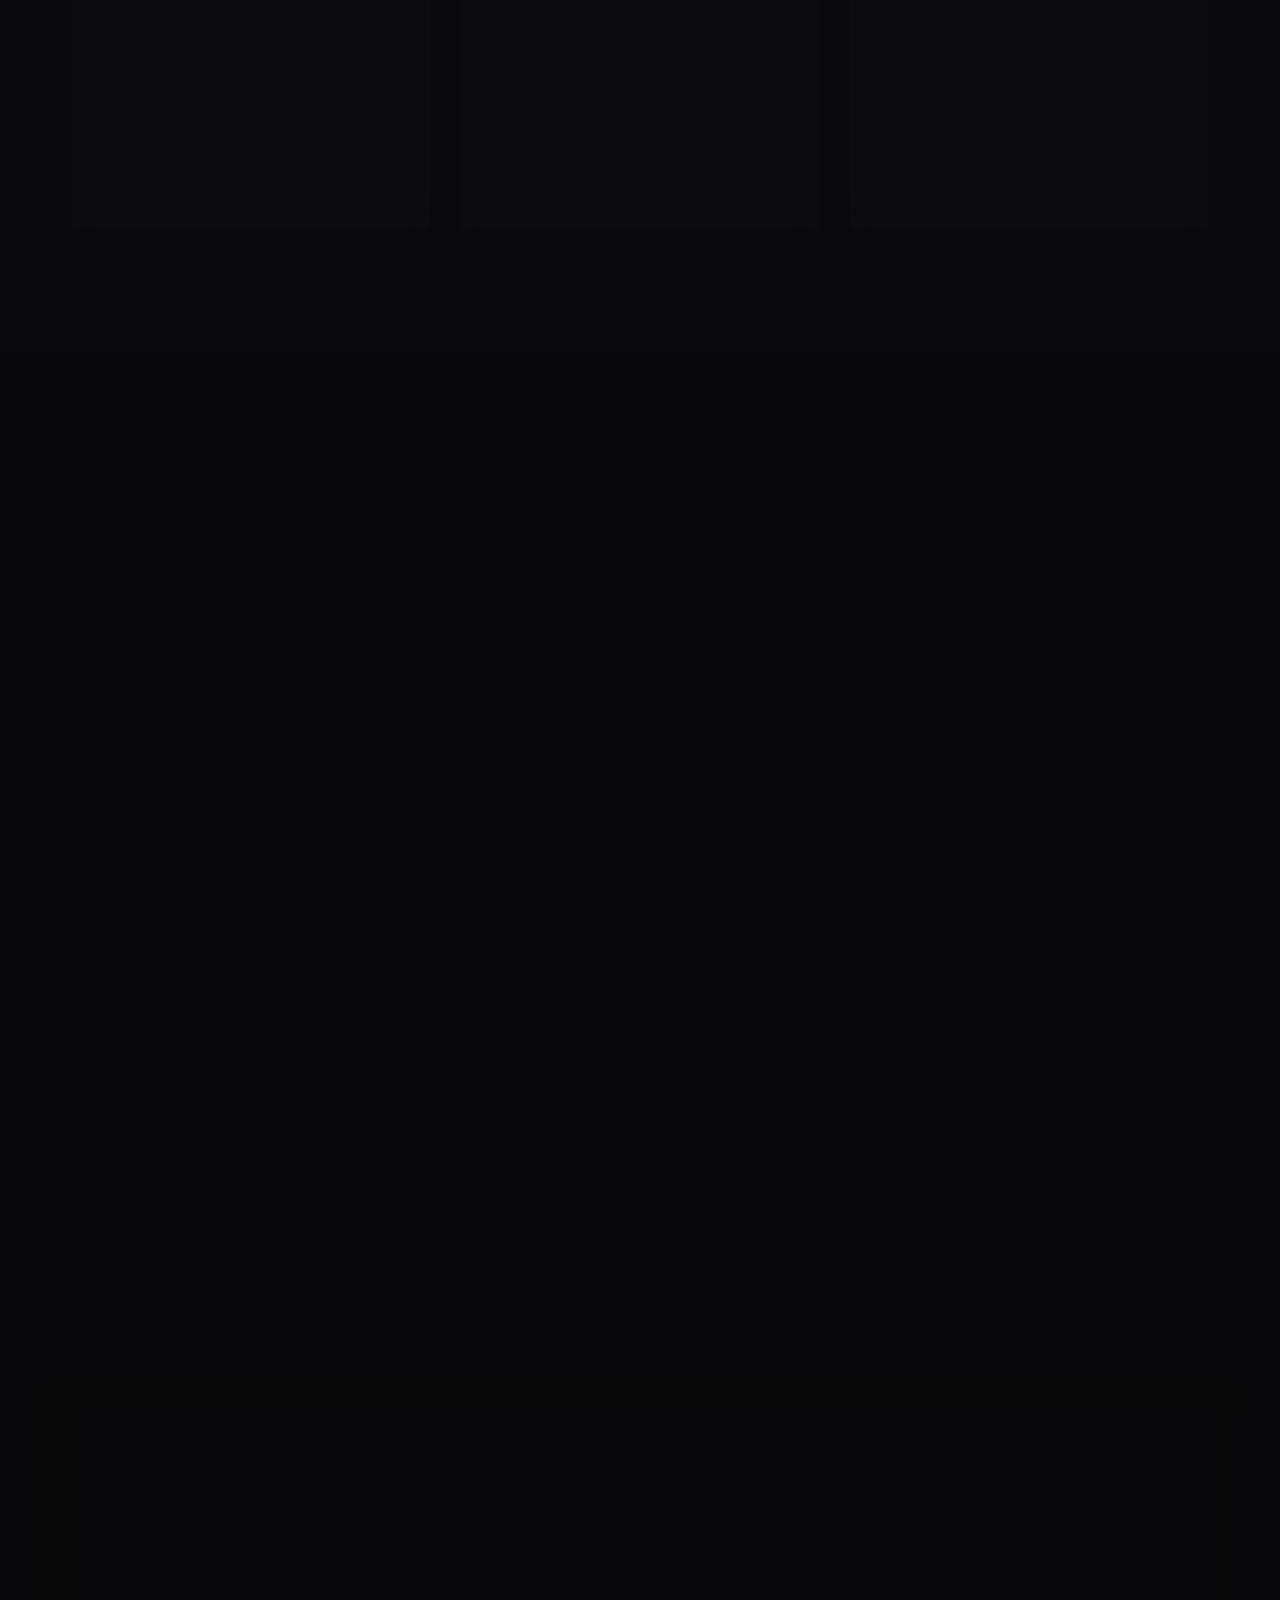
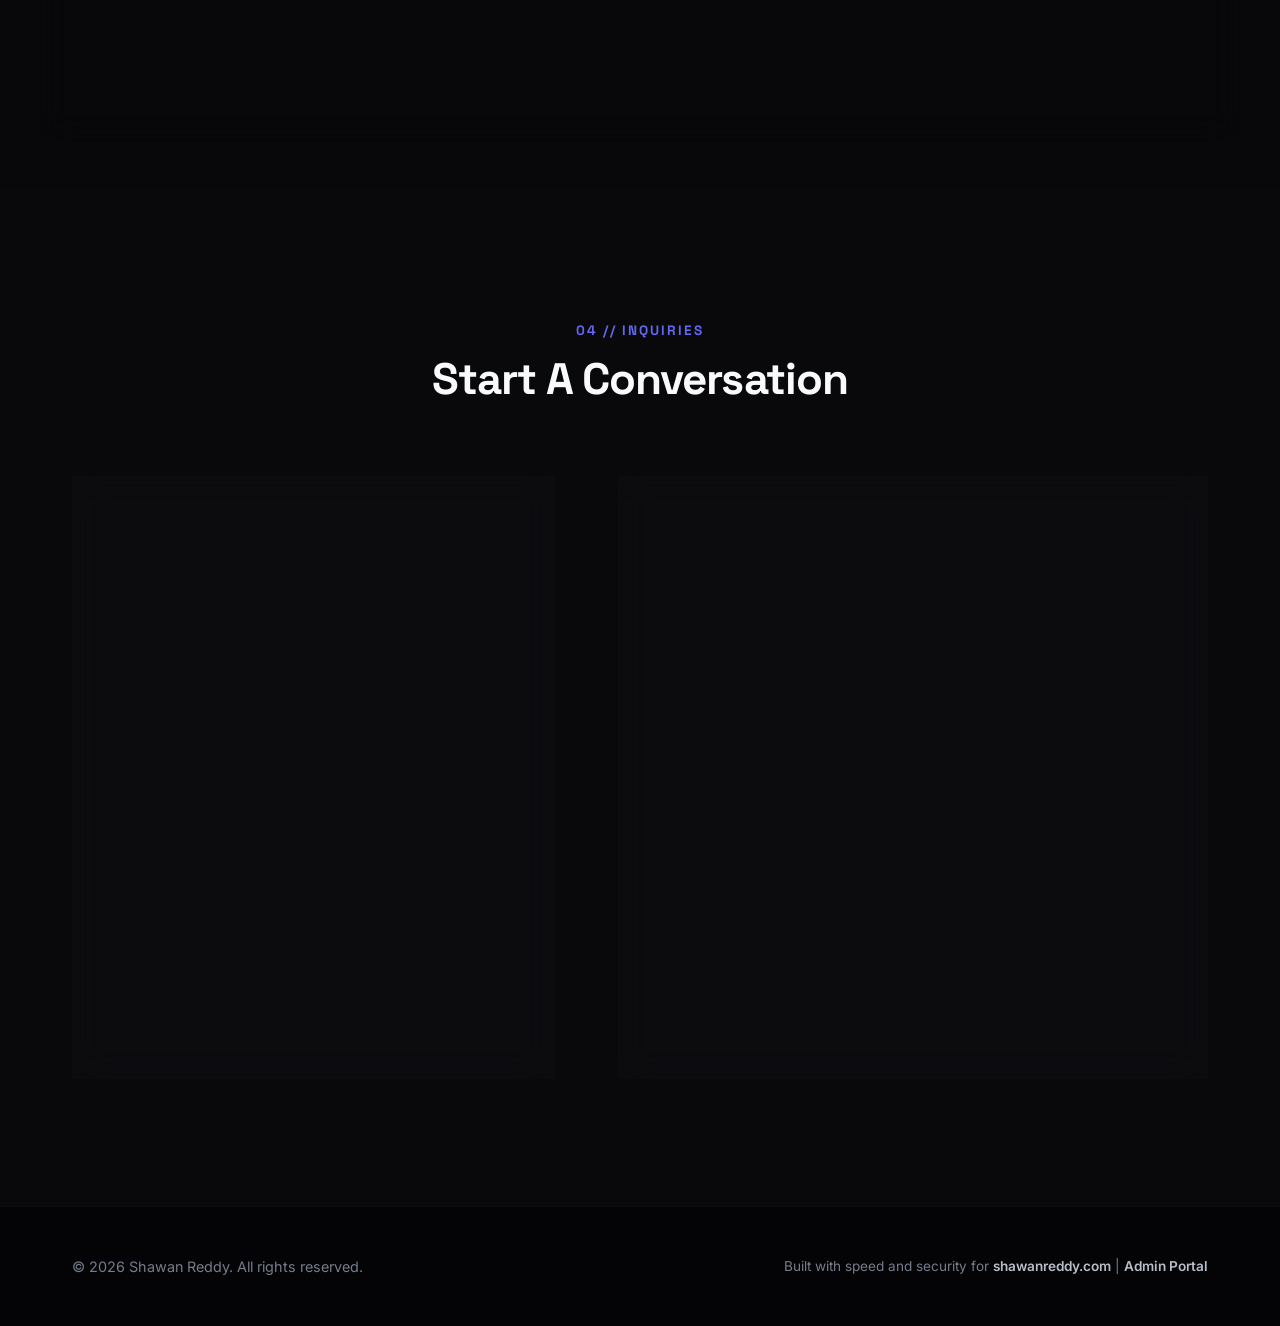
==== commit 757bbb8a: "Implement secure admin login, session management, and inquiries dashboard" ====
--- a/index.html
+++ b/index.html
@@ -545,7 +545,7 @@
     <footer class="footer">
         <div class="container footer-layout">
             <span class="copyright">&copy; 2026 Shawan Reddy. All rights reserved.</span>
-            <span class="designed-by">Built with speed and security for <a href="https://shawanreddy.com">shawanreddy.com</a></span>
+            <span class="designed-by">Built with speed and security for <a href="https://shawanreddy.com">shawanreddy.com</a> | <a href="login.html" class="admin-login-link">Admin Portal</a></span>
         </div>
     </footer>
 
--- a/style.css
+++ b/style.css
@@ -1470,3 +1470,240 @@
         padding: 2rem 1.5rem;
     }
 }
+
+/* ==========================================
+   ADMIN LOGIN & DASHBOARD PORTALS
+   ========================================== */
+.admin-login-link {
+    color: hsl(var(--clr-text-secondary));
+    text-decoration: underline;
+    transition: var(--transition-fast);
+}
+.admin-login-link:hover {
+    color: hsl(var(--clr-indigo));
+}
+
+/* Login Page specific styling */
+.login-body {
+    display: flex;
+    justify-content: center;
+    align-items: center;
+    min-height: 100vh;
+    padding: 2rem;
+}
+
+.login-card {
+    width: 100%;
+    max-width: 440px;
+    padding: 3rem;
+    box-shadow: 0 30px 60px rgba(0, 0, 0, 0.4);
+}
+
+.login-header {
+    text-align: center;
+    margin-bottom: 2.5rem;
+}
+
+.login-header h2 {
+    font-family: var(--ff-heading);
+    font-size: 2.25rem;
+    margin-bottom: 0.5rem;
+    font-weight: 700;
+}
+
+.login-header p {
+    color: hsl(var(--clr-text-secondary));
+    font-size: 0.95rem;
+}
+
+.login-options {
+    display: flex;
+    justify-content: space-between;
+    align-items: center;
+    margin-bottom: 2rem;
+    font-size: 0.9rem;
+}
+
+.remember-me {
+    display: flex;
+    align-items: center;
+    gap: 0.5rem;
+    cursor: pointer;
+    color: hsl(var(--clr-text-secondary));
+}
+
+.remember-me input {
+    accent-color: hsl(var(--clr-indigo));
+}
+
+.forgot-password {
+    color: hsl(var(--clr-indigo));
+    text-decoration: none;
+    transition: var(--transition-fast);
+}
+
+.forgot-password:hover {
+    text-decoration: underline;
+}
+
+.password-input-wrapper {
+    position: relative;
+}
+
+.password-toggle-btn {
+    position: absolute;
+    right: 1.25rem;
+    top: 50%;
+    transform: translateY(-50%);
+    background: none;
+    border: none;
+    color: hsl(var(--clr-text-muted));
+    cursor: pointer;
+    display: flex;
+    align-items: center;
+    justify-content: center;
+}
+
+/* Dashboard specific styling */
+.dashboard-navbar {
+    border-bottom: 1px solid hsla(var(--clr-border) / 0.5);
+    background: hsla(var(--clr-bg) / 0.75);
+    backdrop-filter: blur(15px);
+    position: sticky;
+    top: 0;
+    width: 100%;
+    z-index: 100;
+}
+
+.dashboard-container {
+    max-width: var(--container-max-w);
+    margin: 0 auto;
+    padding: 2.5rem 2rem;
+}
+
+.dashboard-header {
+    display: flex;
+    justify-content: space-between;
+    align-items: center;
+    margin-bottom: 3rem;
+}
+
+.dashboard-header h1 {
+    font-family: var(--ff-heading);
+    font-size: 2.5rem;
+    font-weight: 700;
+}
+
+.stats-overview {
+    display: grid;
+    grid-template-columns: repeat(auto-fit, minmax(220px, 1fr));
+    gap: 1.5rem;
+    margin-bottom: 3.5rem;
+}
+
+.stat-card {
+    padding: 1.75rem;
+    border-radius: 16px;
+    background: hsla(var(--clr-surface) / 0.4);
+    border: 1px solid hsla(var(--clr-border) / 0.5);
+}
+
+.stat-val {
+    font-size: 2.5rem;
+    font-weight: 700;
+    font-family: var(--ff-heading);
+    color: hsl(var(--clr-text-primary));
+    margin-bottom: 0.25rem;
+    line-height: 1;
+}
+
+.stat-label {
+    font-size: 0.85rem;
+    color: hsl(var(--clr-text-secondary));
+    text-transform: uppercase;
+    letter-spacing: 0.05em;
+    font-weight: 600;
+}
+
+.dashboard-section {
+    margin-bottom: 3.5rem;
+}
+
+.dashboard-section h3 {
+    font-family: var(--ff-heading);
+    font-size: 1.75rem;
+    margin-bottom: 1.5rem;
+    font-weight: 650;
+}
+
+/* Inquiries List */
+.inquiries-table-wrapper {
+    overflow-x: auto;
+    border-radius: 16px;
+    border: 1px solid hsla(var(--clr-border) / 0.5);
+}
+
+.inquiries-table {
+    width: 100%;
+    border-collapse: collapse;
+    text-align: left;
+    font-size: 0.95rem;
+}
+
+.inquiries-table th {
+    background: hsla(var(--clr-surface) / 0.7);
+    padding: 1.2rem 1.5rem;
+    font-weight: 600;
+    color: hsl(var(--clr-text-primary));
+    border-bottom: 1px solid hsla(var(--clr-border) / 0.5);
+}
+
+.inquiries-table td {
+    padding: 1.2rem 1.5rem;
+    border-bottom: 1px solid hsla(var(--clr-border) / 0.3);
+    color: hsl(var(--clr-text-secondary));
+    background: hsla(var(--clr-surface) / 0.2);
+}
+
+.inquiries-table tr:last-child td {
+    border-bottom: none;
+}
+
+.inquiries-table tr.unread-row td {
+    color: hsl(var(--clr-text-primary));
+    font-weight: 500;
+    background: hsla(var(--clr-indigo) / 0.02);
+}
+
+.inquiry-status {
+    display: inline-flex;
+    padding: 0.25rem 0.75rem;
+    border-radius: 30px;
+    font-size: 0.75rem;
+    font-weight: 600;
+    text-transform: uppercase;
+    letter-spacing: 0.02em;
+}
+
+.status-unread {
+    background: hsla(var(--clr-indigo) / 0.15);
+    color: hsl(var(--clr-indigo));
+}
+
+.status-read {
+    background: hsla(var(--clr-text-muted) / 0.1);
+    color: hsl(var(--clr-text-muted));
+}
+
+.btn-action-sm {
+    padding: 0.4rem 0.8rem;
+    font-size: 0.8rem;
+    border-radius: 8px;
+}
+
+.empty-state {
+    text-align: center;
+    padding: 4rem 2rem;
+    color: hsl(var(--clr-text-muted));
+    font-size: 1.1rem;
+}
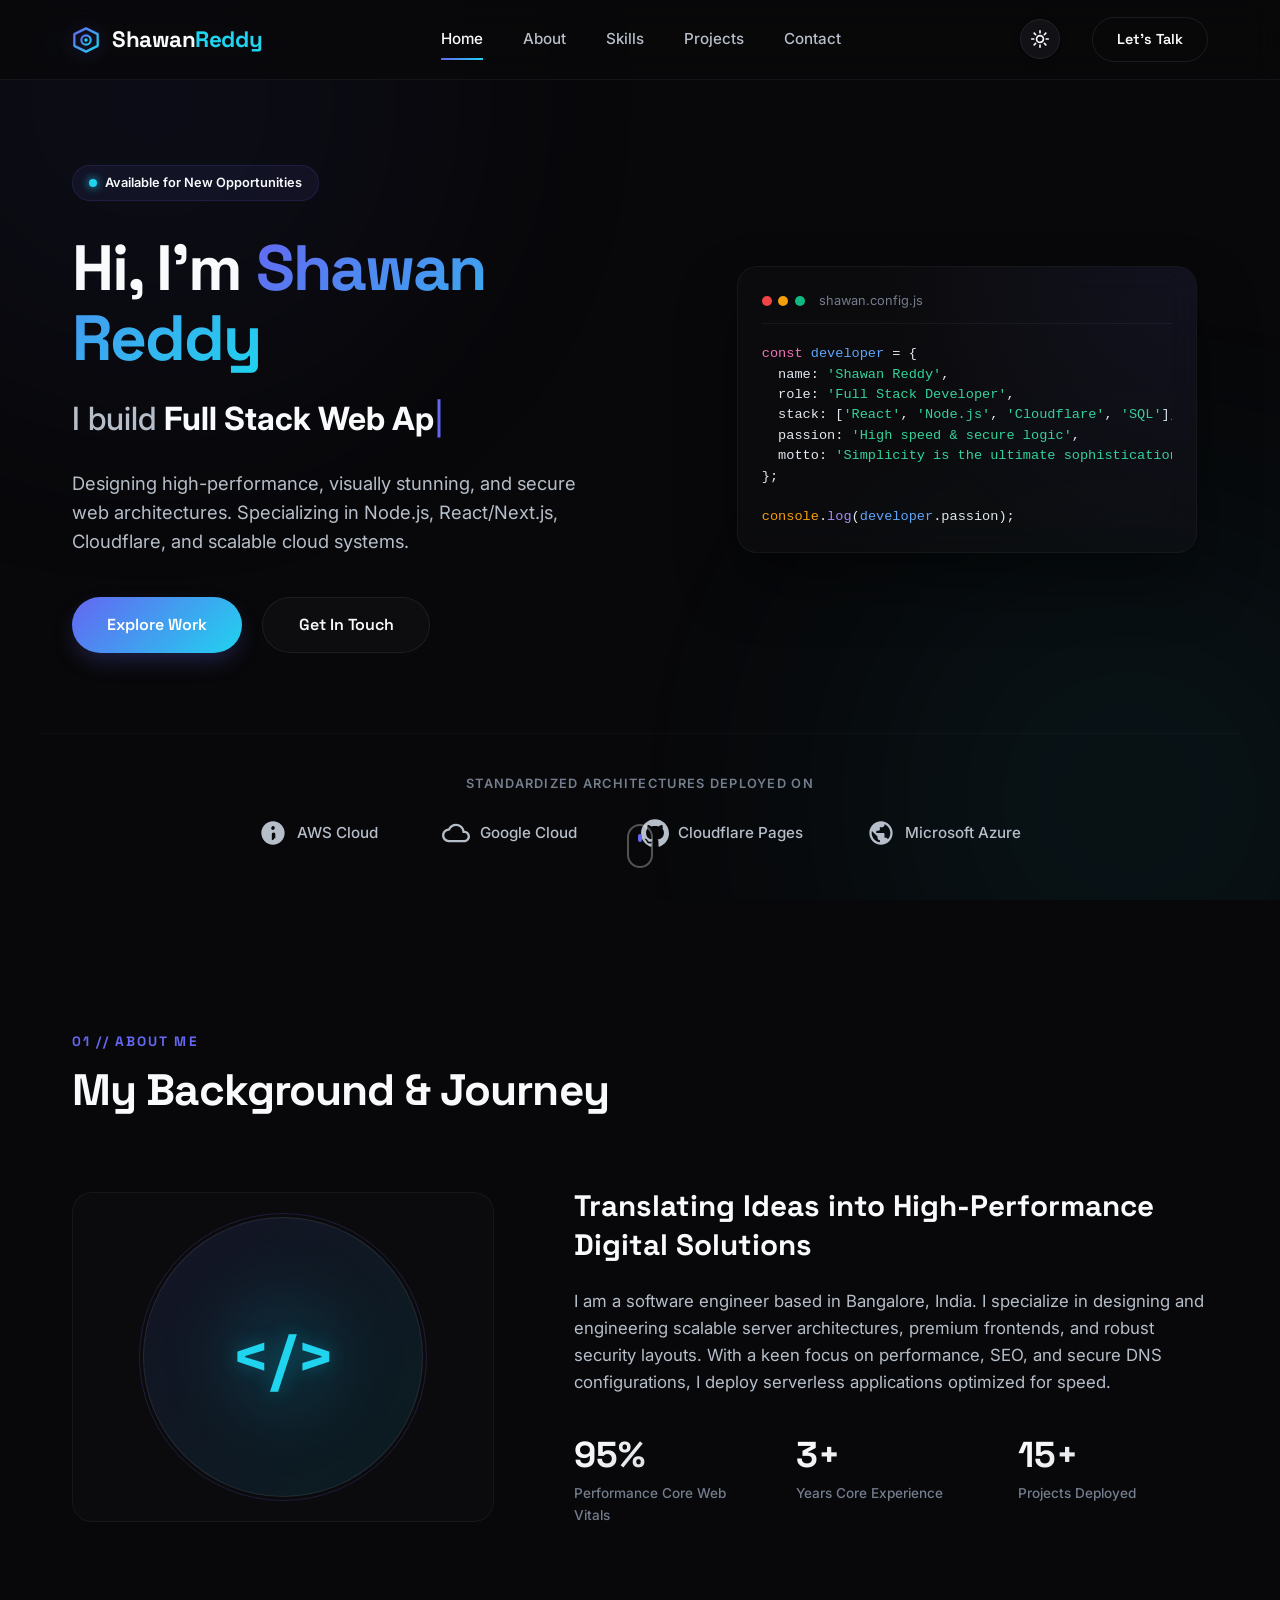
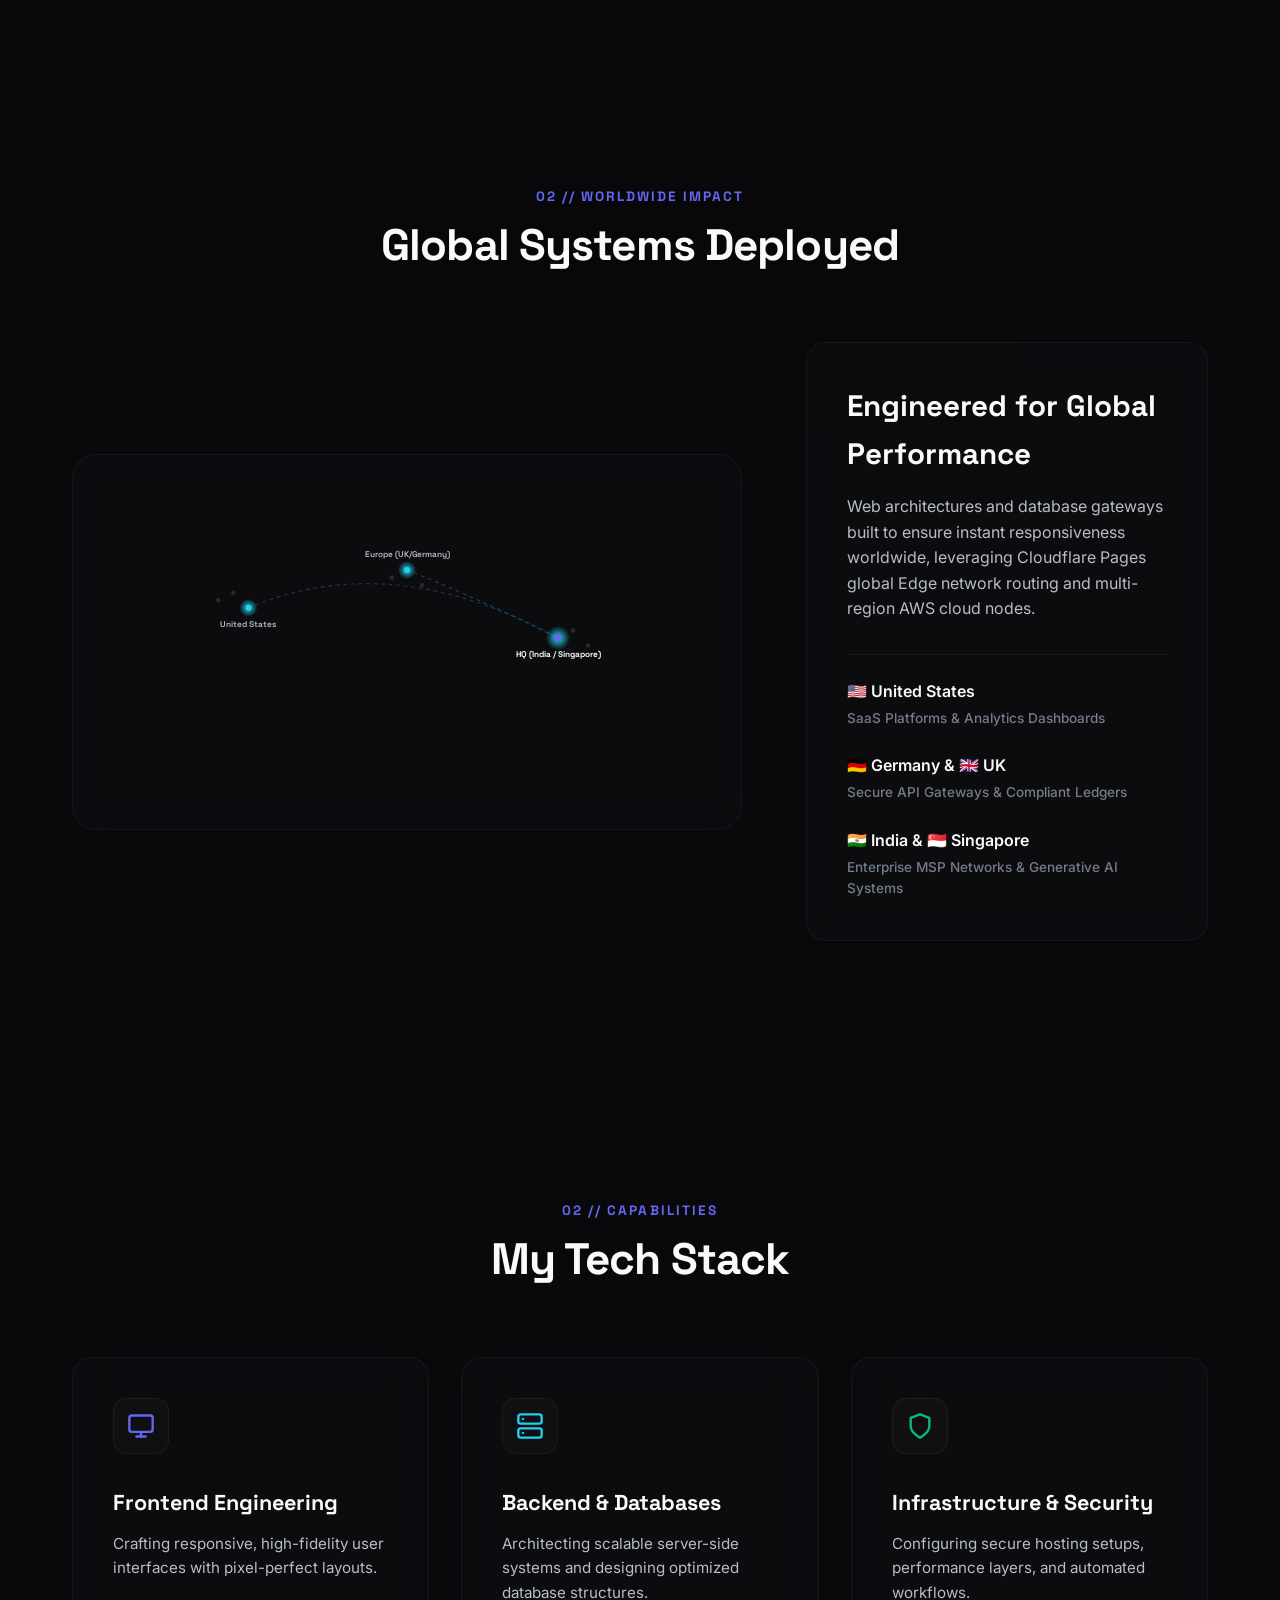
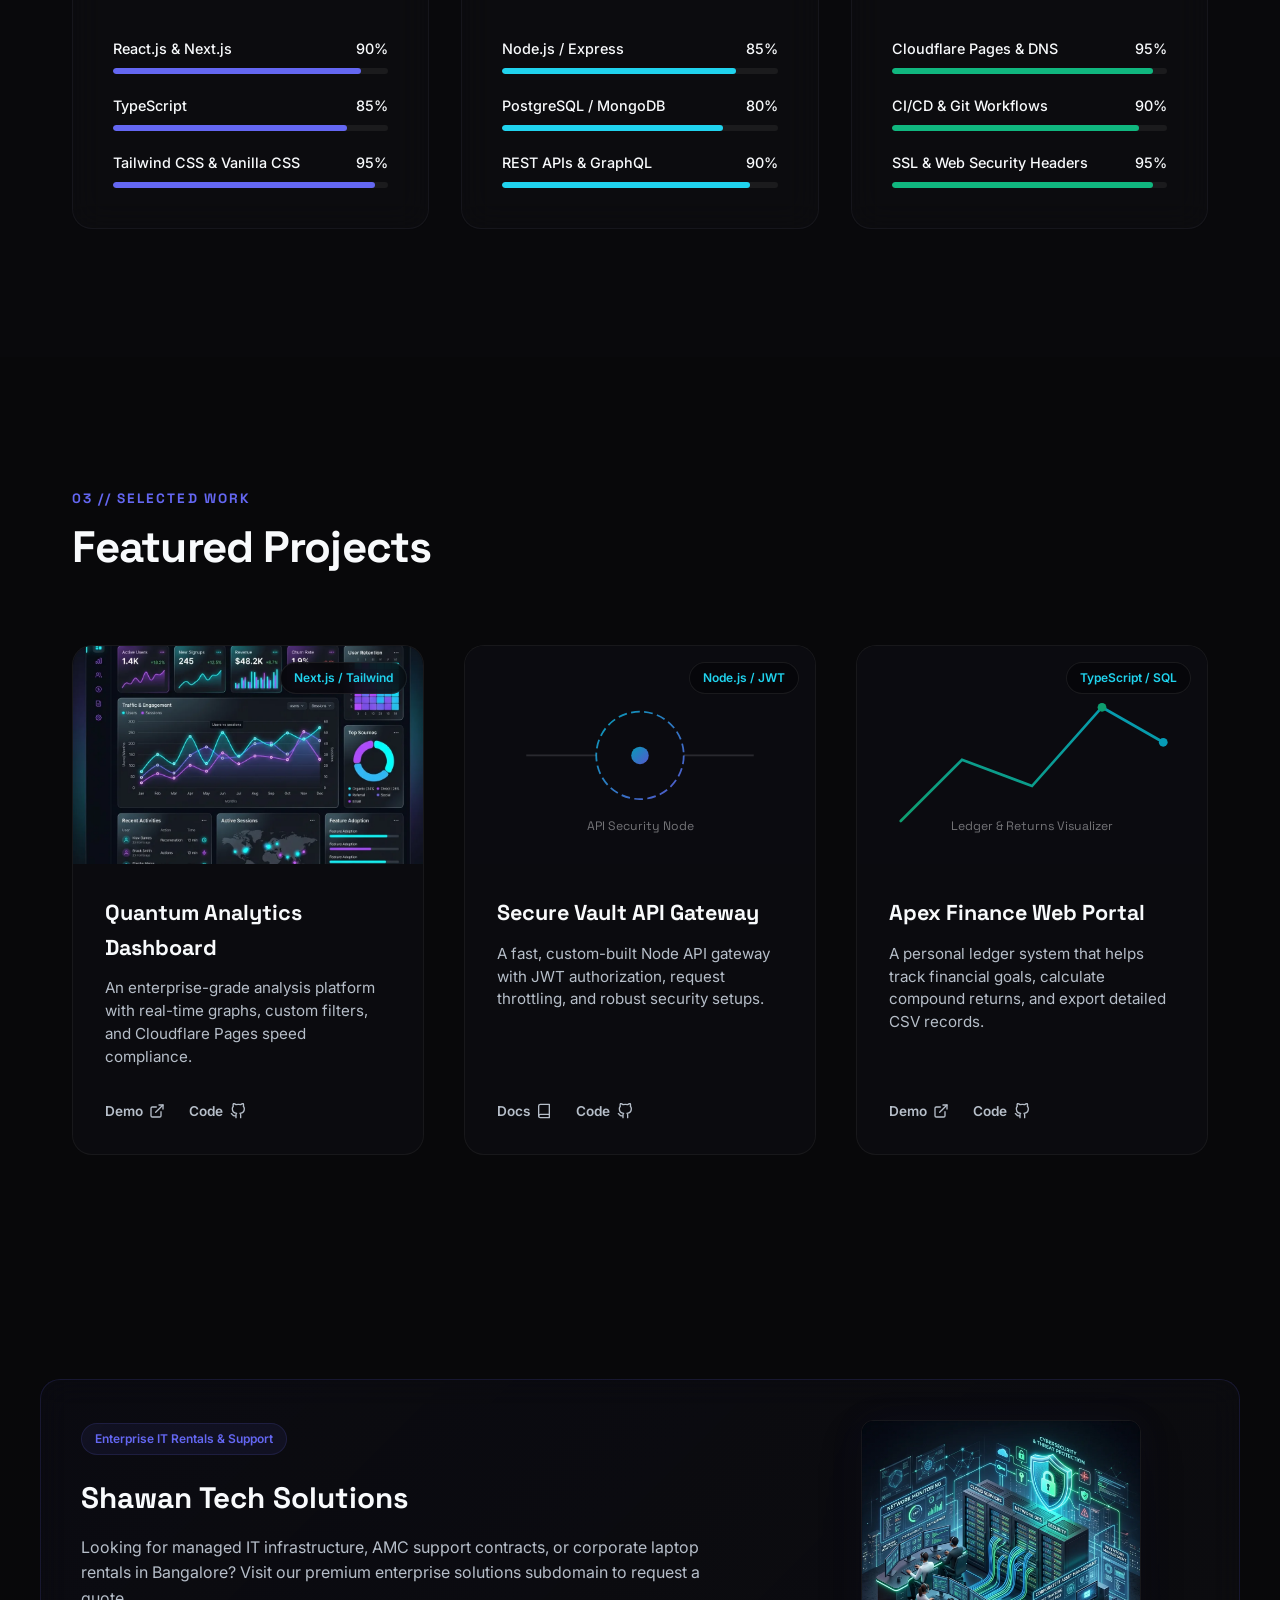
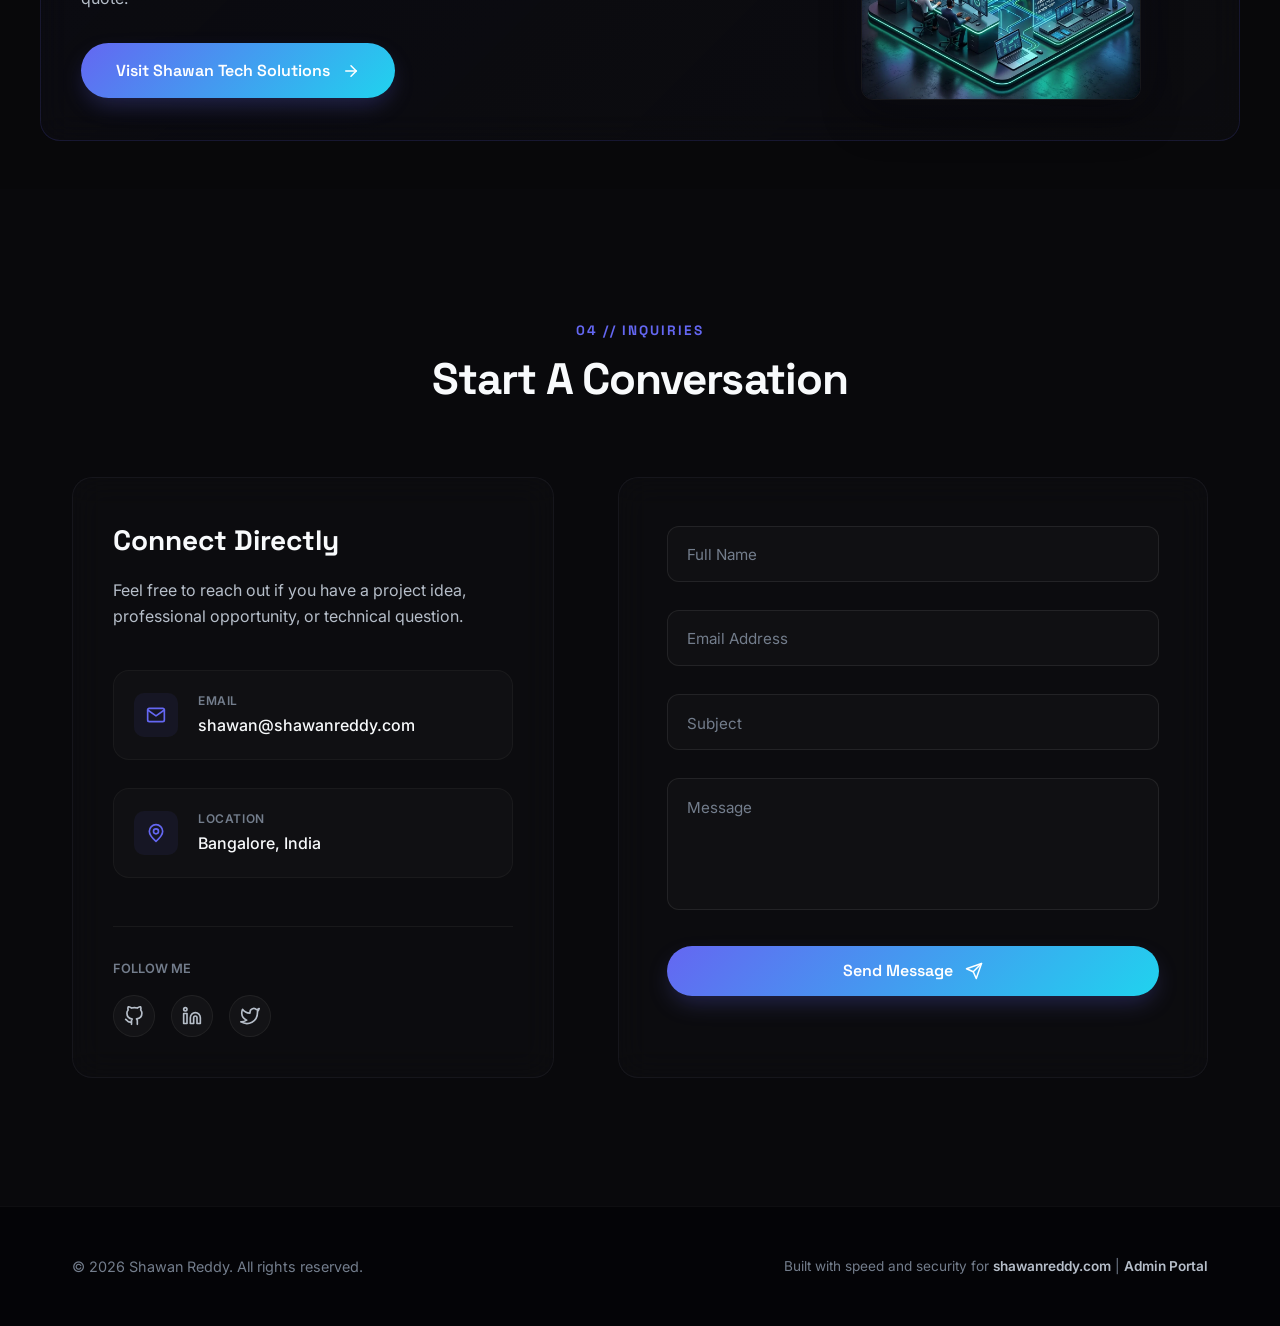
==== commit 74251cf9: "Convert portfolio images from uncompressed PNG to high-performance WebP format" ====
--- a/index.html
+++ b/index.html
@@ -346,7 +346,7 @@
                     <!-- Project 1 -->
                     <div class="project-card">
                         <div class="project-img-wrapper">
-                            <img src="assets/dashboard.png" alt="Quantum Analytics Dashboard Mockup" class="project-img">
+                            <img src="assets/dashboard.webp" alt="Quantum Analytics Dashboard Mockup" class="project-img">
                             <span class="project-tag">Next.js / Tailwind</span>
                         </div>
                         <div class="project-info">
@@ -456,7 +456,7 @@
                     </a>
                 </div>
                 <div class="bridge-graphic">
-                    <img src="assets/it-rentals.png" alt="Shawan Tech Solutions IT Infrastructure & Support" class="bridge-img">
+                    <img src="assets/it-rentals.webp" alt="Shawan Tech Solutions IT Infrastructure & Support" class="bridge-img">
                 </div>
             </div>
         </section>
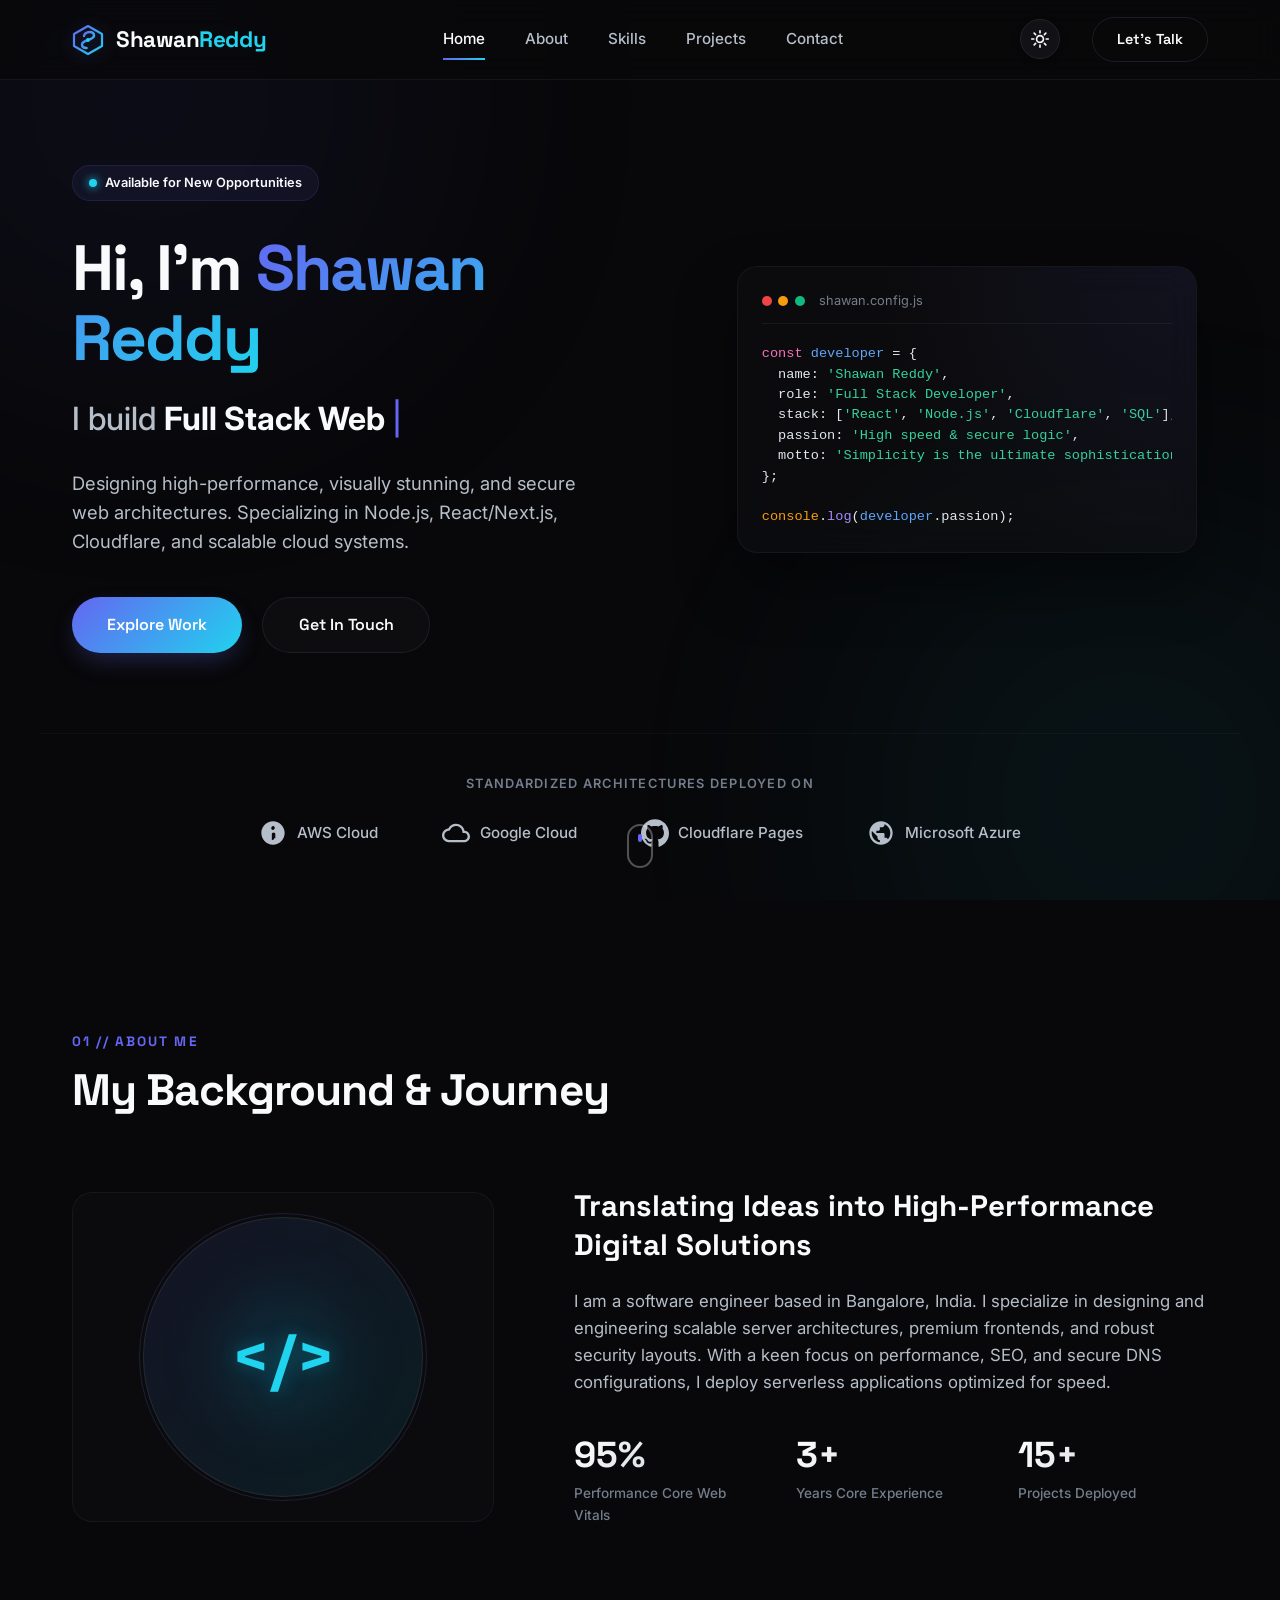
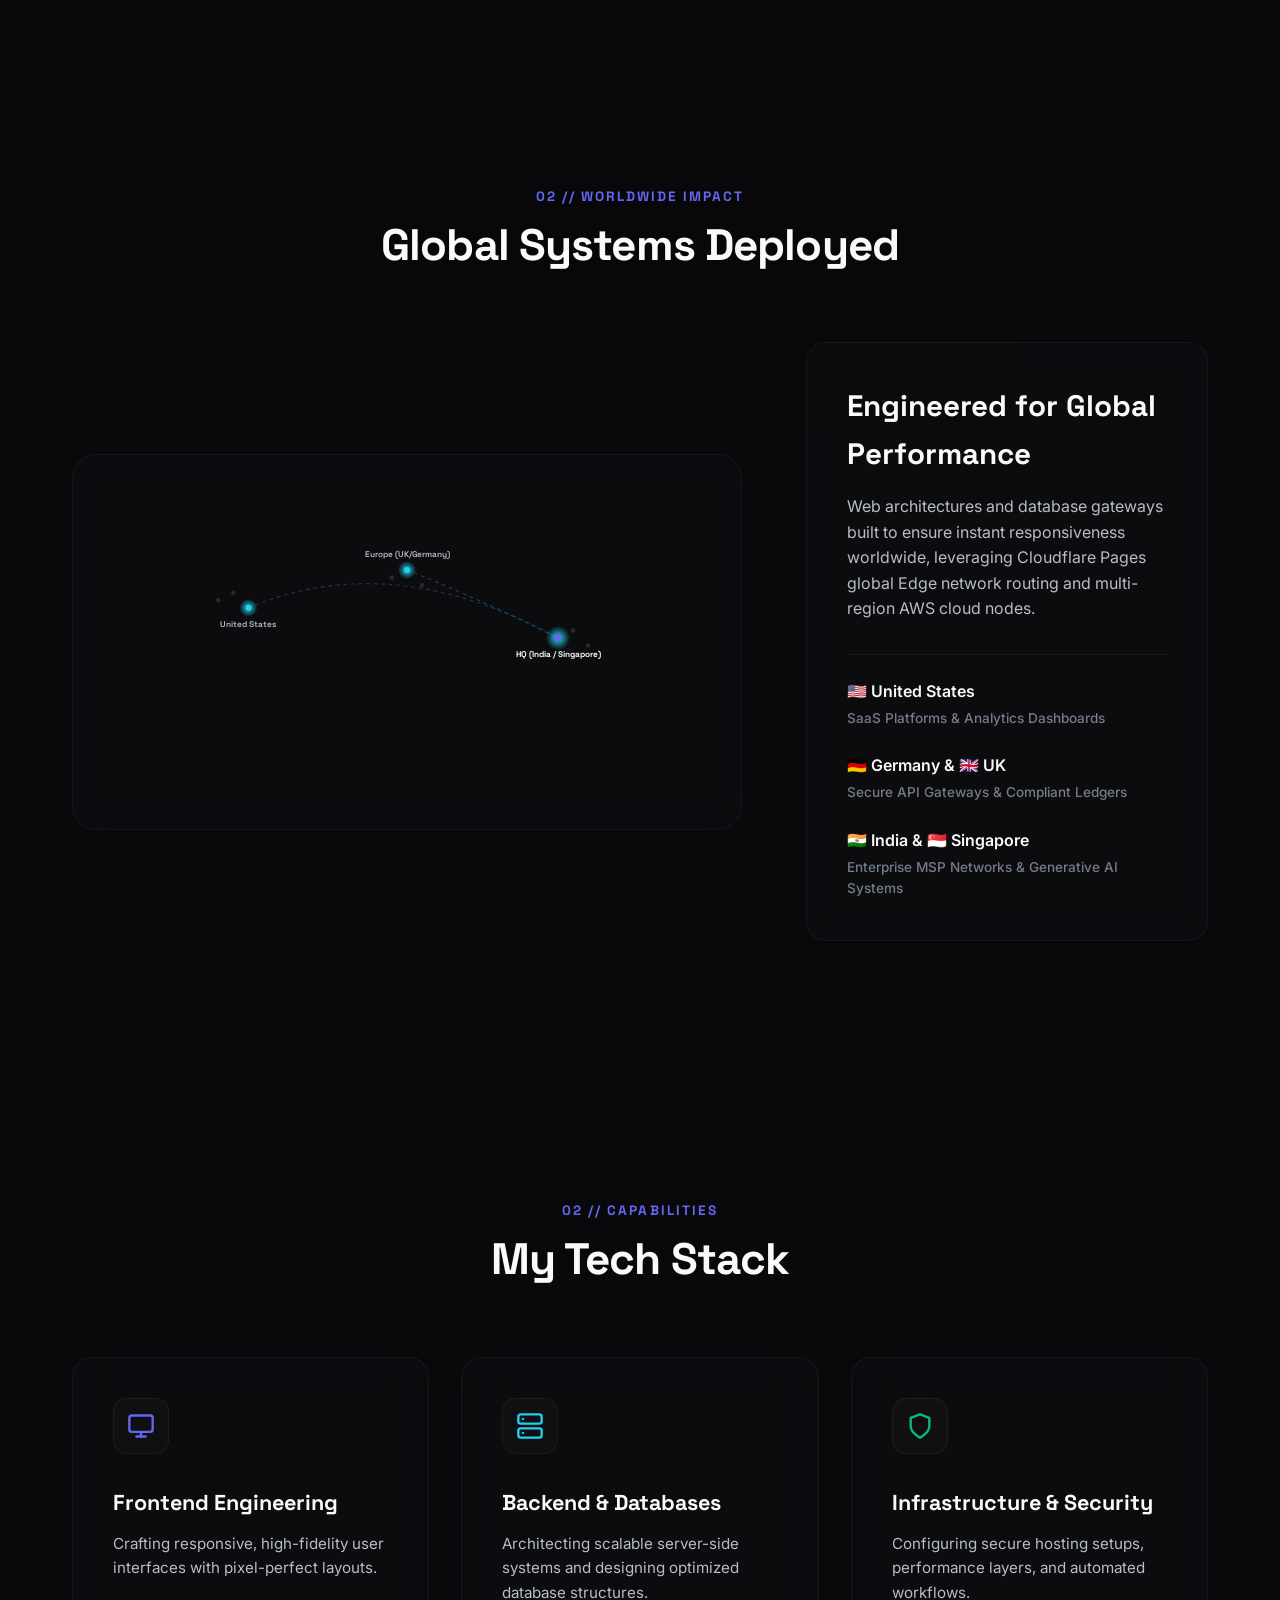
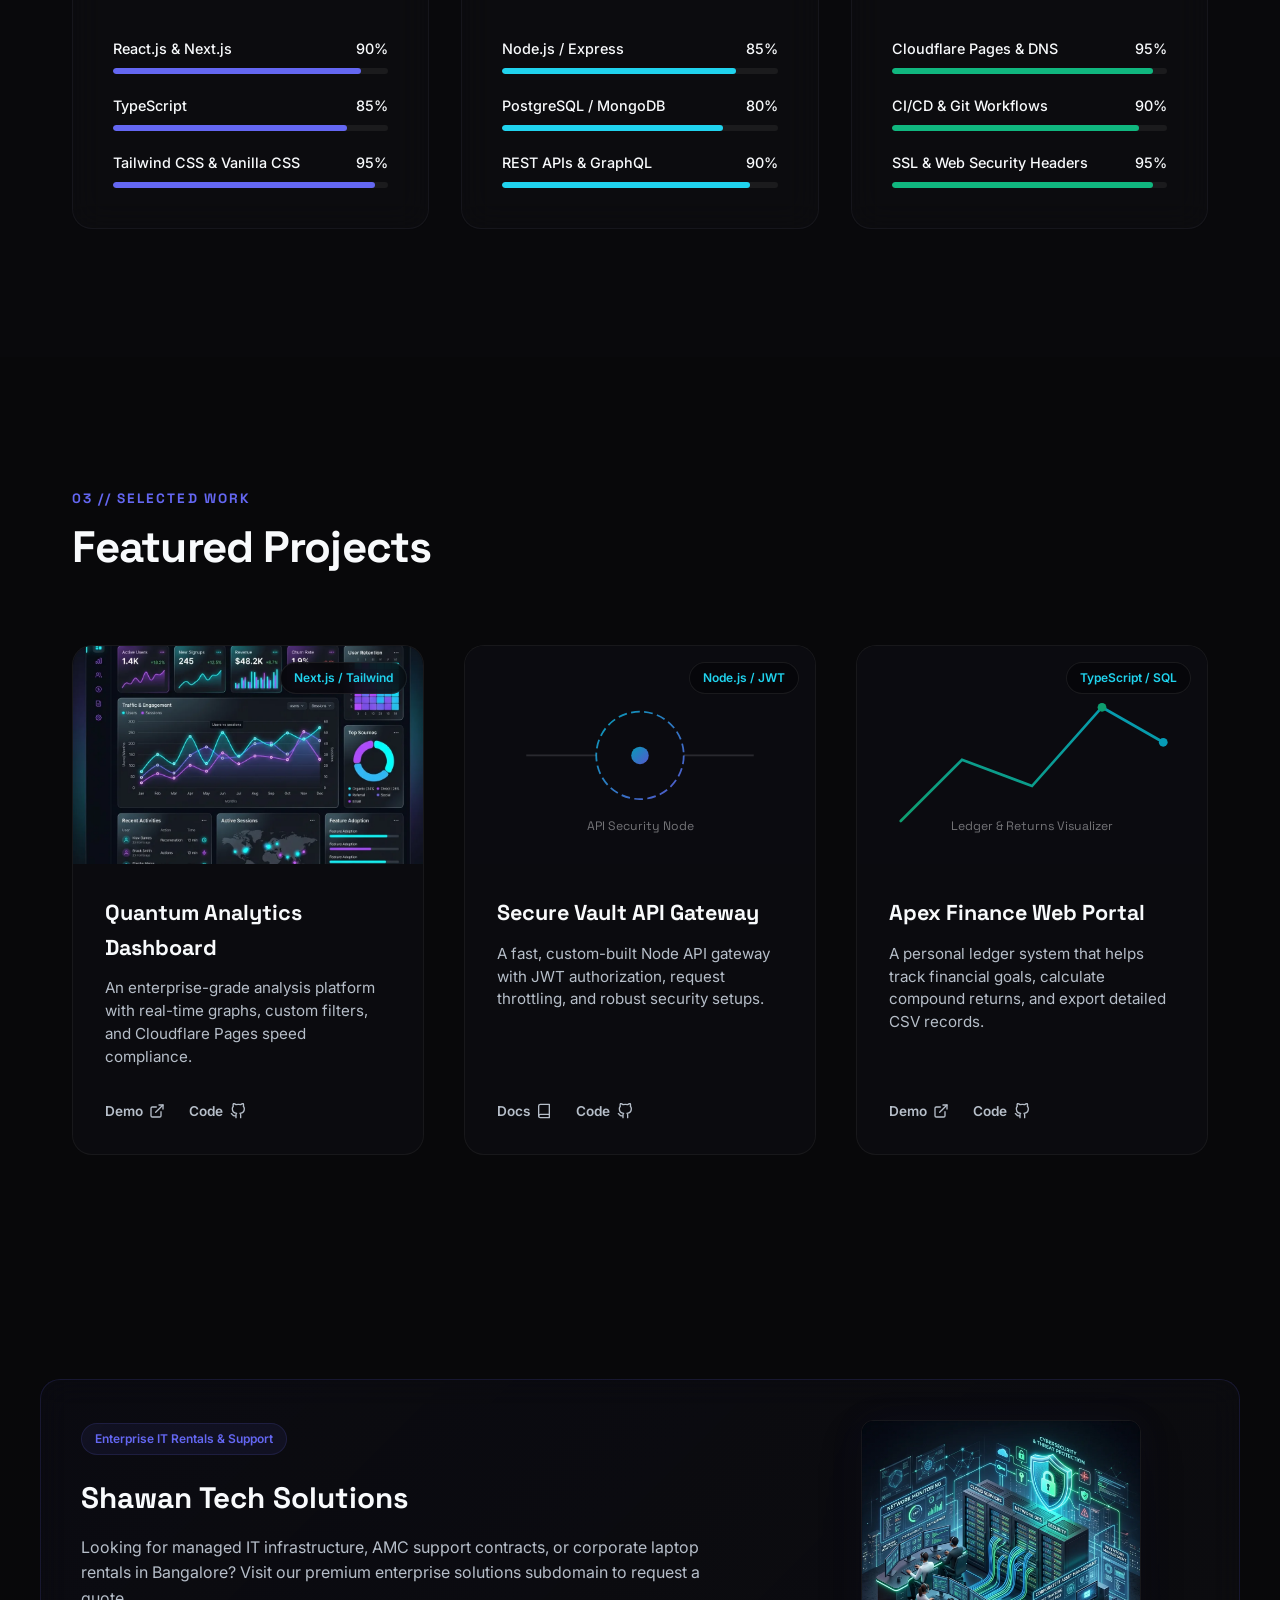
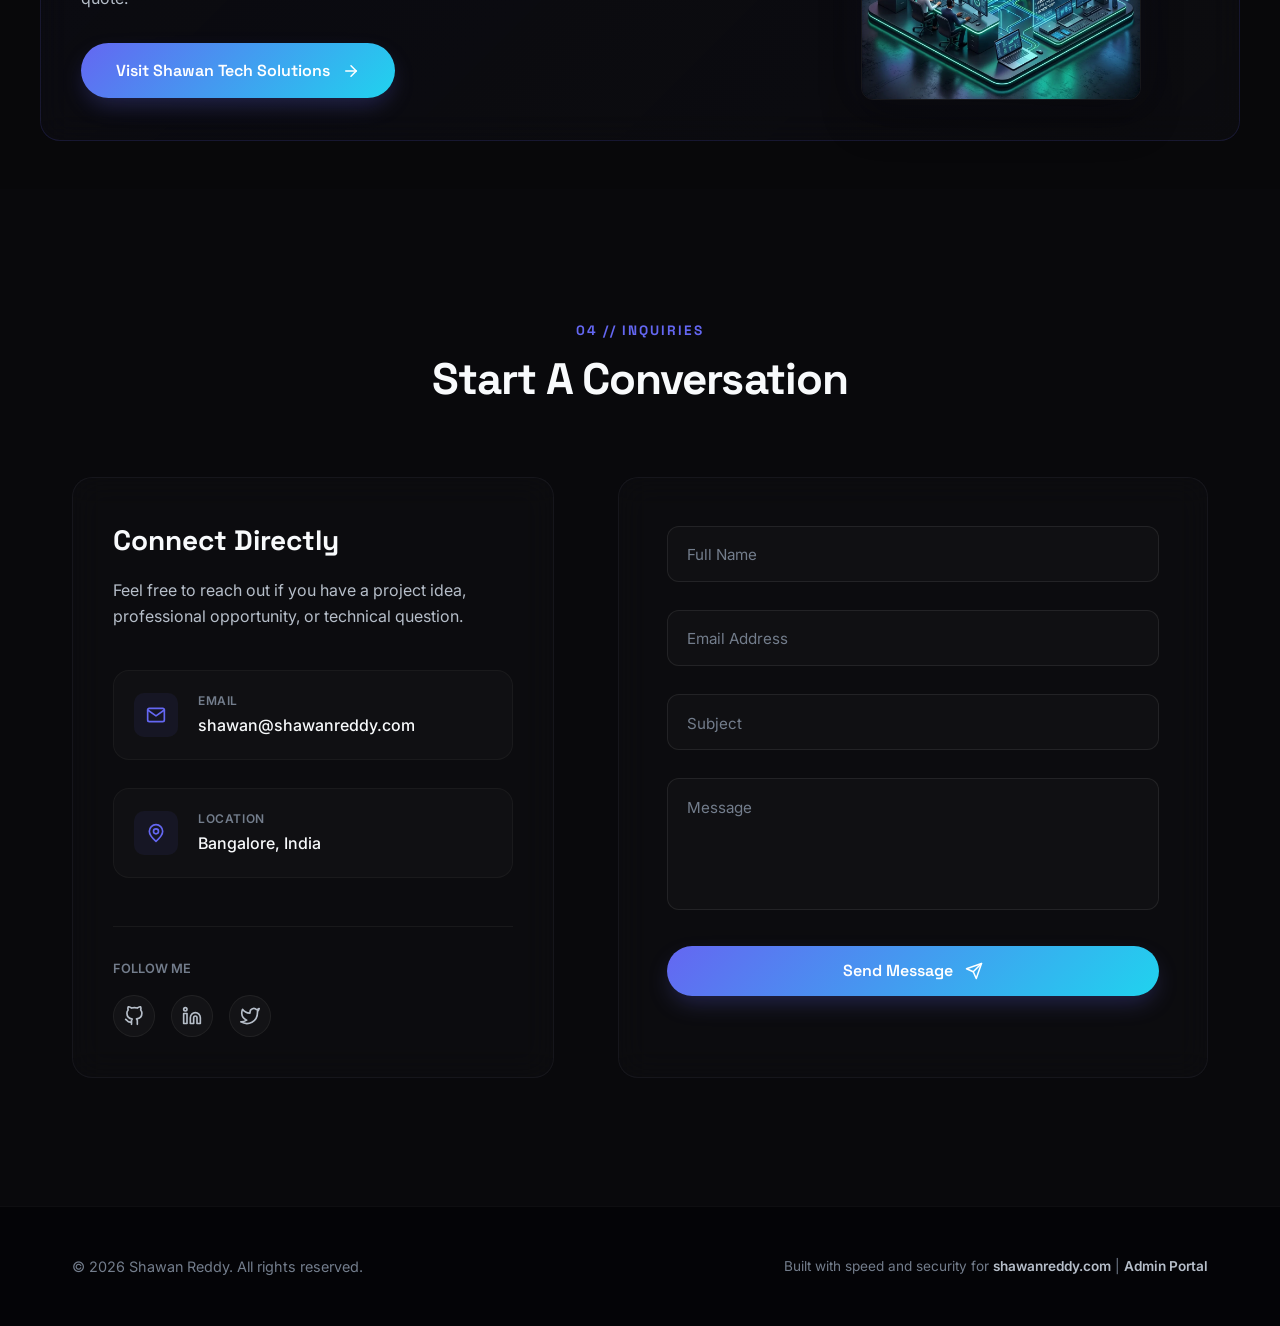
==== commit d88e7e7b: "Upgrade branding logo to a custom 'S' monogram tech loop" ====
--- a/index.html
+++ b/index.html
@@ -22,16 +22,17 @@
     <header class="navbar">
         <div class="nav-container">
             <a href="#home" class="logo">
-                <svg class="logo-icon" viewBox="0 0 24 24" width="28" height="28" xmlns="http://www.w3.org/2000/svg">
+                <svg class="logo-icon" viewBox="0 0 32 32" width="32" height="32" xmlns="http://www.w3.org/2000/svg">
                     <defs>
                         <linearGradient id="logoGrad" x1="0%" y1="0%" x2="100%" y2="100%">
                             <stop offset="0%" stop-color="hsl(var(--clr-indigo))" />
                             <stop offset="100%" stop-color="hsl(var(--clr-cyan))" />
                         </linearGradient>
                     </defs>
-                    <polygon points="12,2 22,7 22,17 12,22 2,17 2,7" fill="none" stroke="url(#logoGrad)" stroke-width="2" stroke-linejoin="round" />
-                    <circle cx="12" cy="12" r="4" fill="none" stroke="url(#logoGrad)" stroke-width="1.8" />
-                    <circle cx="12" cy="12" r="1.5" fill="hsl(var(--clr-cyan))" />
+                    <polygon points="16,2 30,10 30,22 16,30 2,22 2,10" fill="none" stroke="url(#logoGrad)" stroke-width="2.2" stroke-linejoin="round" />
+                    <path d="M12,12 C12,10 14.5,8 17.5,8 C20.5,8 22,9.5 22,11.5 C22,13.8 19,15 16,16 C13,17 10,18.2 10,20.5 C10,22.5 11.5,24 14.5,24 C17.5,24 20,22" 
+                          fill="none" stroke="url(#logoGrad)" stroke-width="2.5" stroke-linecap="round" stroke-linejoin="round" />
+                    <circle cx="16" cy="16" r="2" fill="hsl(var(--clr-cyan))" />
                 </svg>
                 <span class="logo-text">Shawan<span class="logo-accent">Reddy</span></span>
             </a>
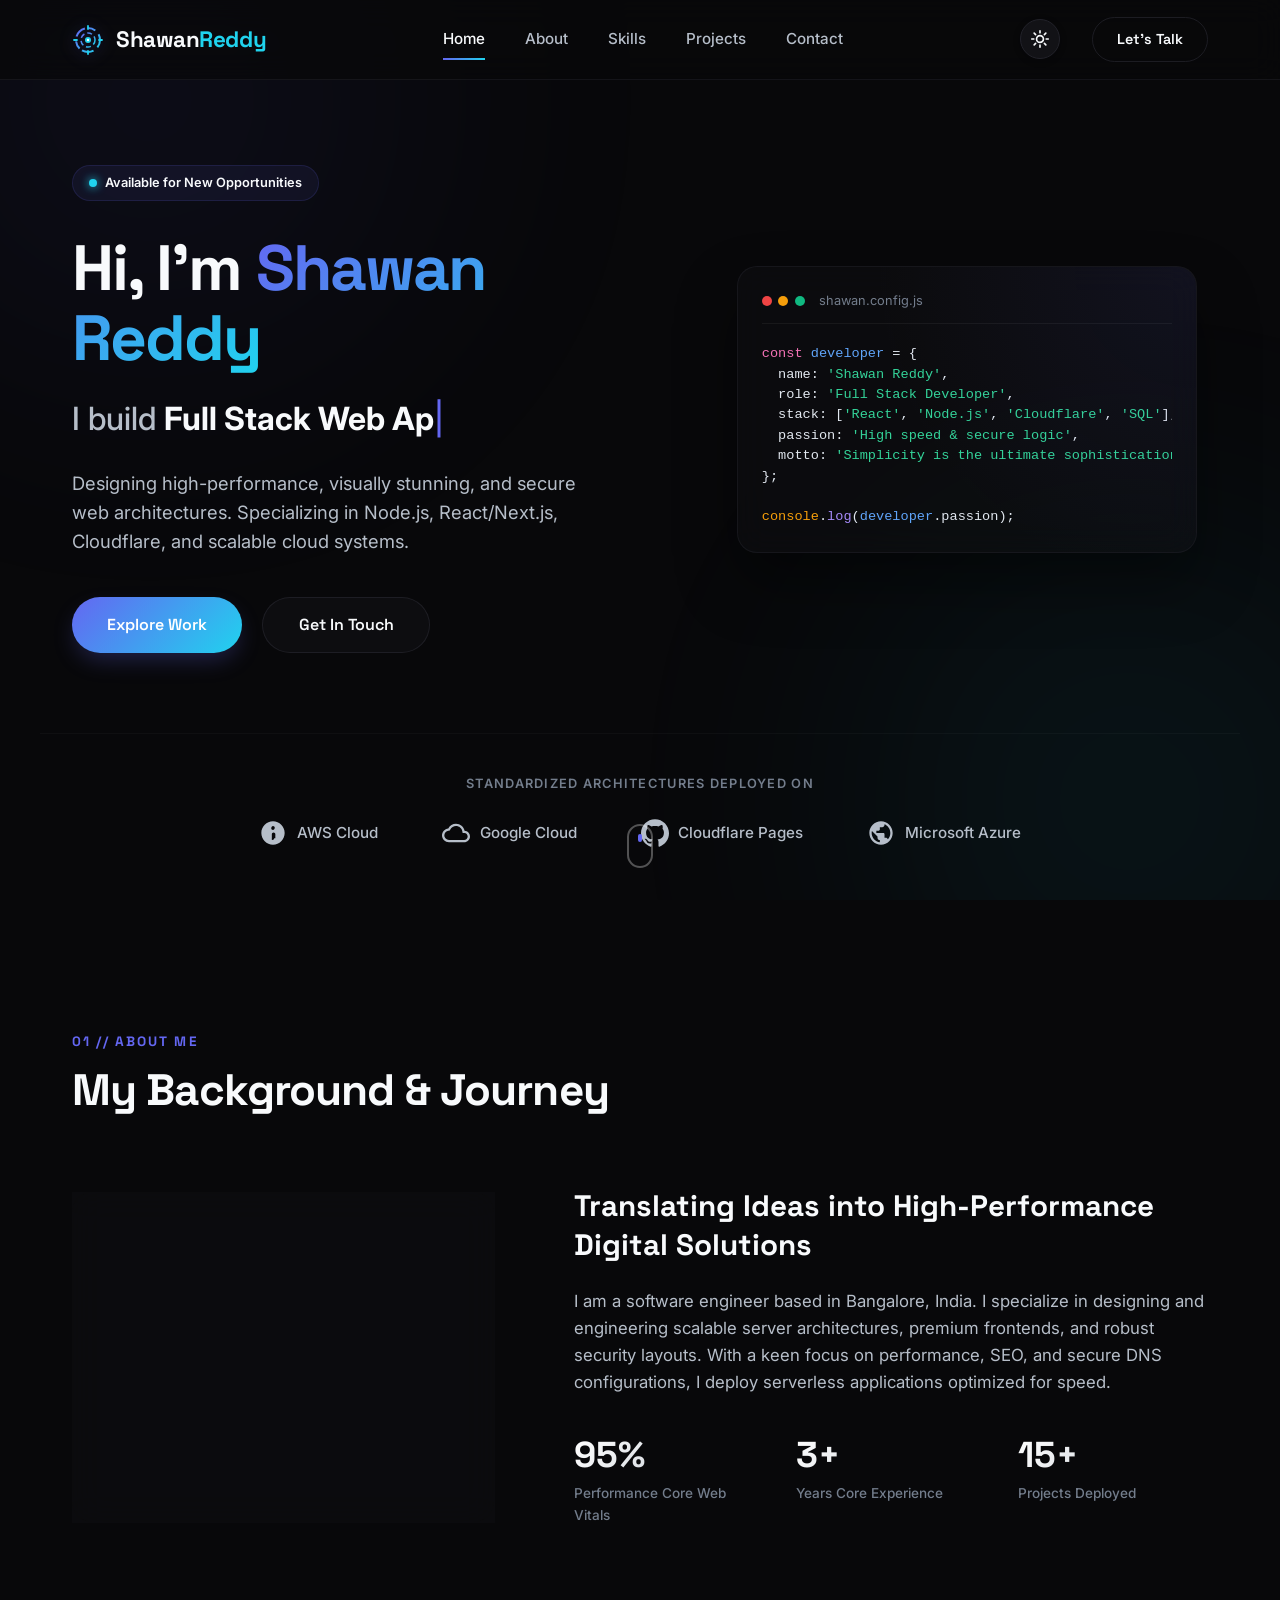
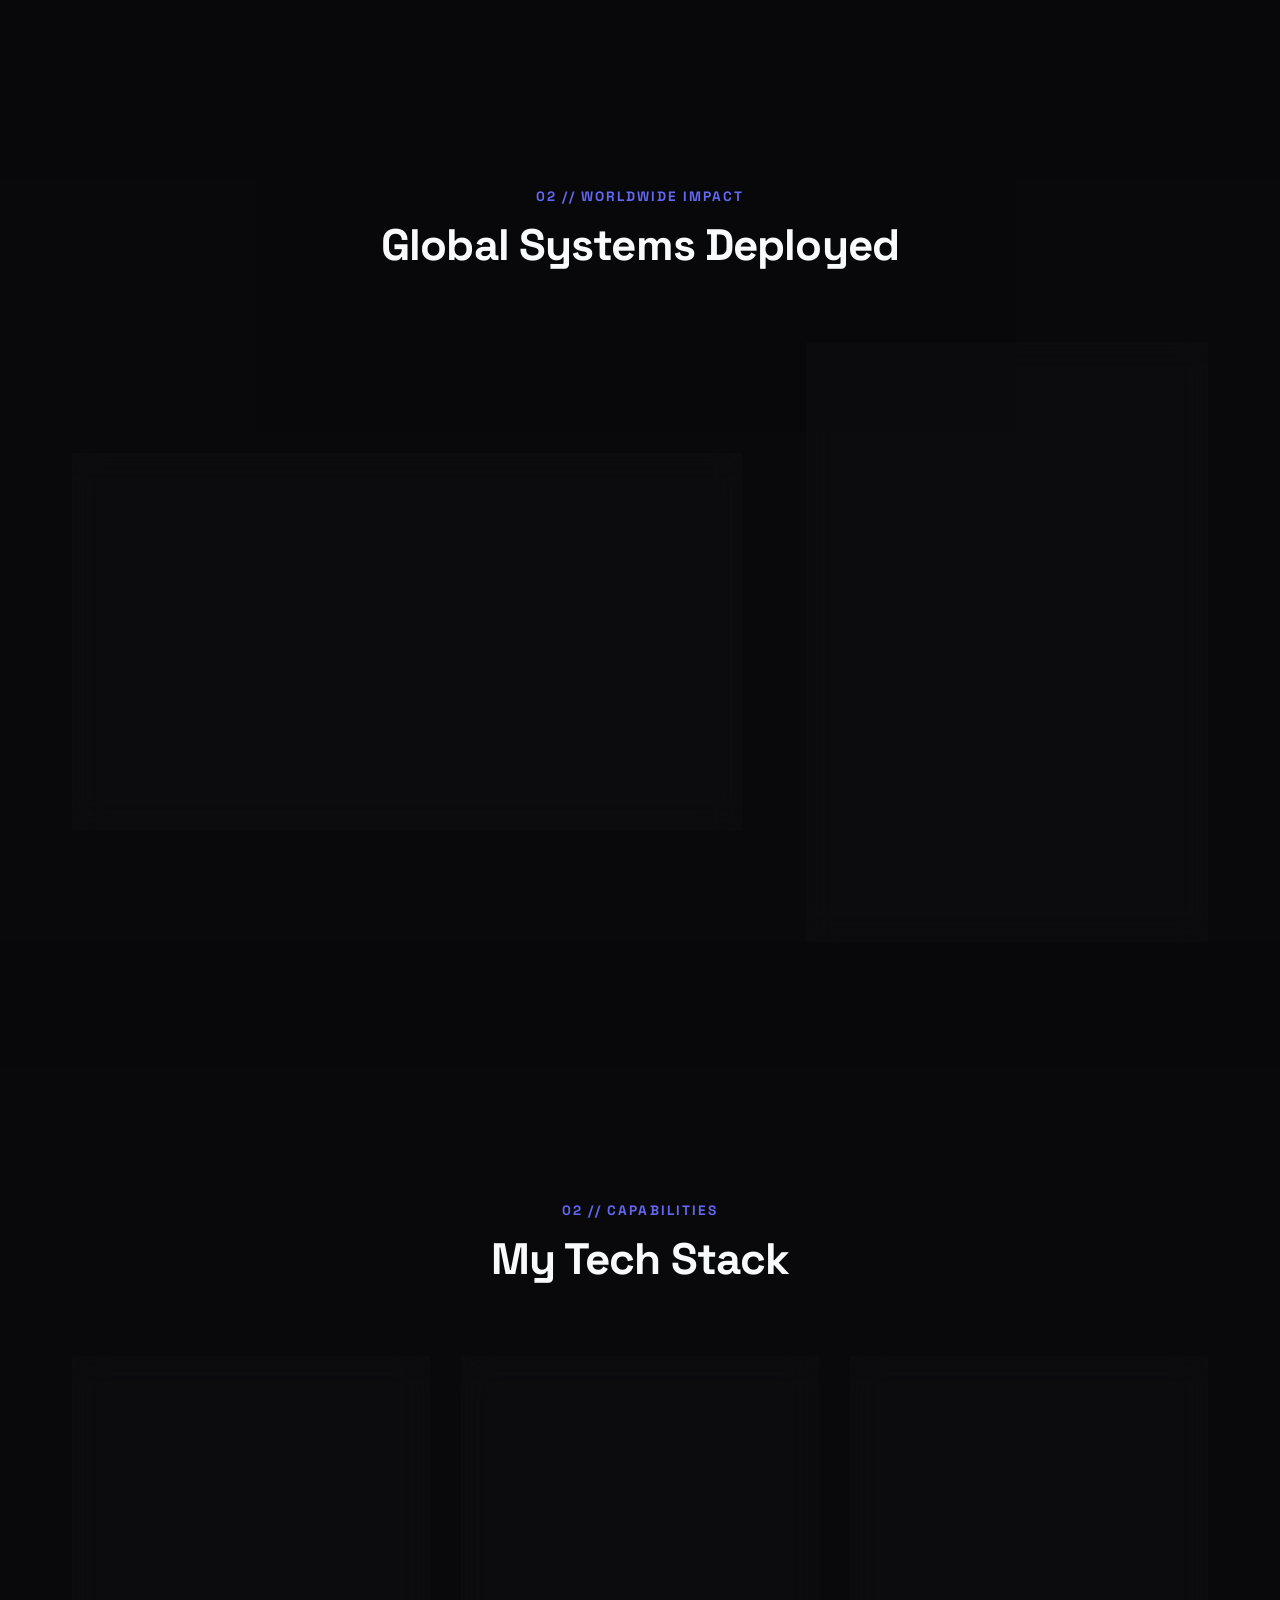
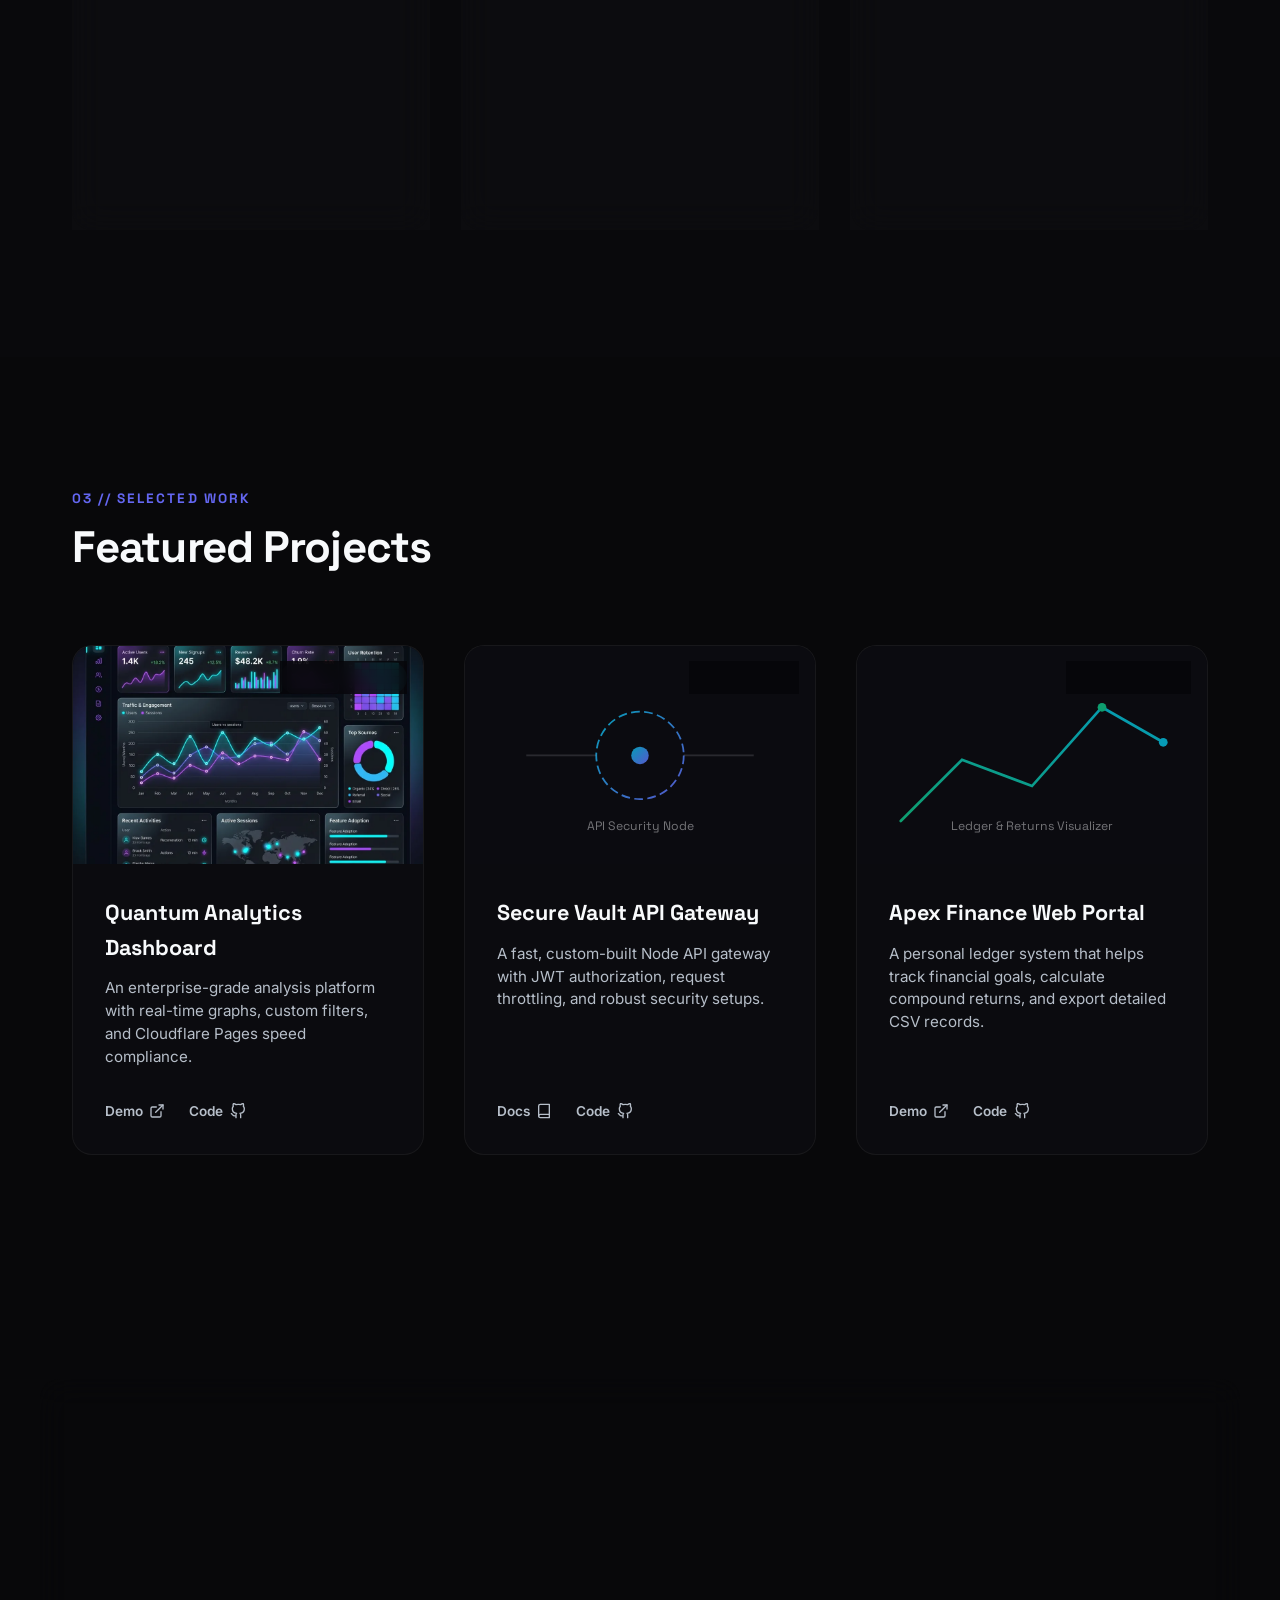
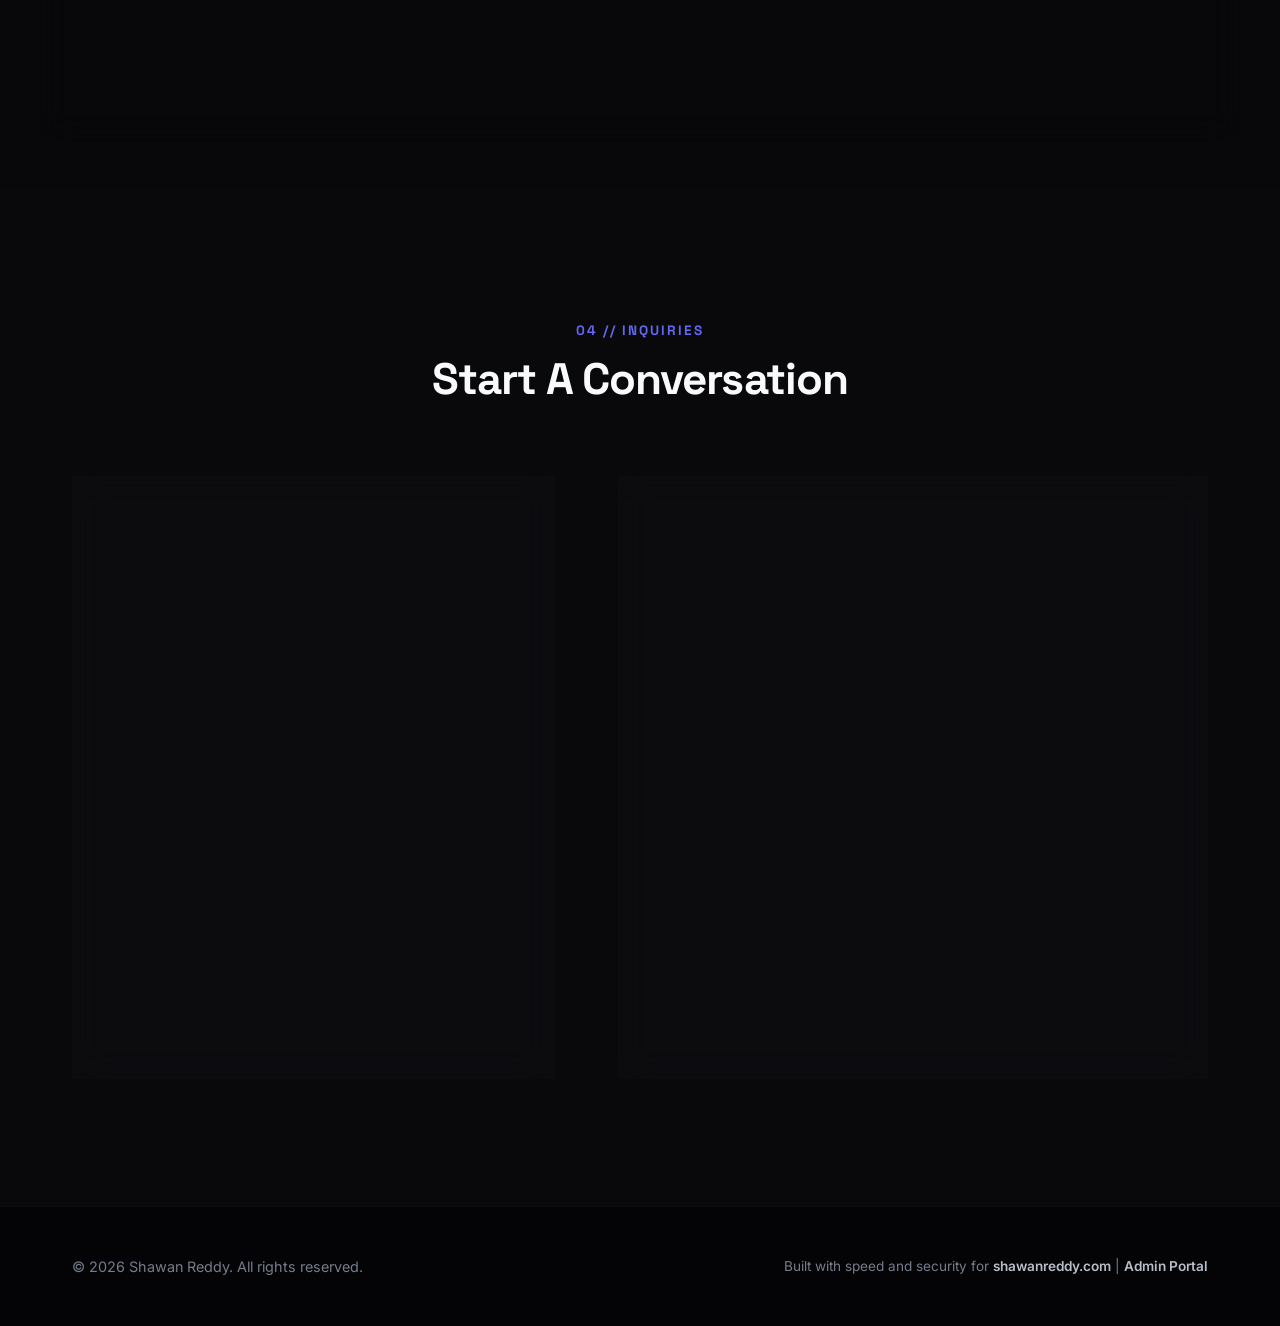
==== commit 1a025193: "Introduce premium concentric cyber network node logo to align with subdomain brand design" ====
--- a/index.html
+++ b/index.html
@@ -29,10 +29,14 @@
                             <stop offset="100%" stop-color="hsl(var(--clr-cyan))" />
                         </linearGradient>
                     </defs>
-                    <polygon points="16,2 30,10 30,22 16,30 2,22 2,10" fill="none" stroke="url(#logoGrad)" stroke-width="2.2" stroke-linejoin="round" />
-                    <path d="M12,12 C12,10 14.5,8 17.5,8 C20.5,8 22,9.5 22,11.5 C22,13.8 19,15 16,16 C13,17 10,18.2 10,20.5 C10,22.5 11.5,24 14.5,24 C17.5,24 20,22" 
-                          fill="none" stroke="url(#logoGrad)" stroke-width="2.5" stroke-linecap="round" stroke-linejoin="round" />
-                    <circle cx="16" cy="16" r="2" fill="hsl(var(--clr-cyan))" />
+                    <circle cx="16" cy="16" r="12" fill="none" stroke="url(#logoGrad)" stroke-width="2" stroke-dasharray="8 5 12 3" />
+                    <circle cx="16" cy="16" r="7" fill="none" stroke="url(#logoGrad)" stroke-width="1.5" stroke-dasharray="5 3" />
+                    <path d="M16 2 L16 5" stroke="hsl(var(--clr-cyan))" stroke-width="1.8" stroke-linecap="round" />
+                    <path d="M16 27 L16 30" stroke="hsl(var(--clr-cyan))" stroke-width="1.8" stroke-linecap="round" />
+                    <path d="M2 16 L5 16" stroke="hsl(var(--clr-cyan))" stroke-width="1.8" stroke-linecap="round" />
+                    <path d="M27 16 L30 16" stroke="hsl(var(--clr-cyan))" stroke-width="1.8" stroke-linecap="round" />
+                    <circle cx="16" cy="16" r="3" fill="hsl(var(--clr-cyan))" />
+                    <circle cx="16" cy="16" r="1.2" fill="#fff" />
                 </svg>
                 <span class="logo-text">Shawan<span class="logo-accent">Reddy</span></span>
             </a>
